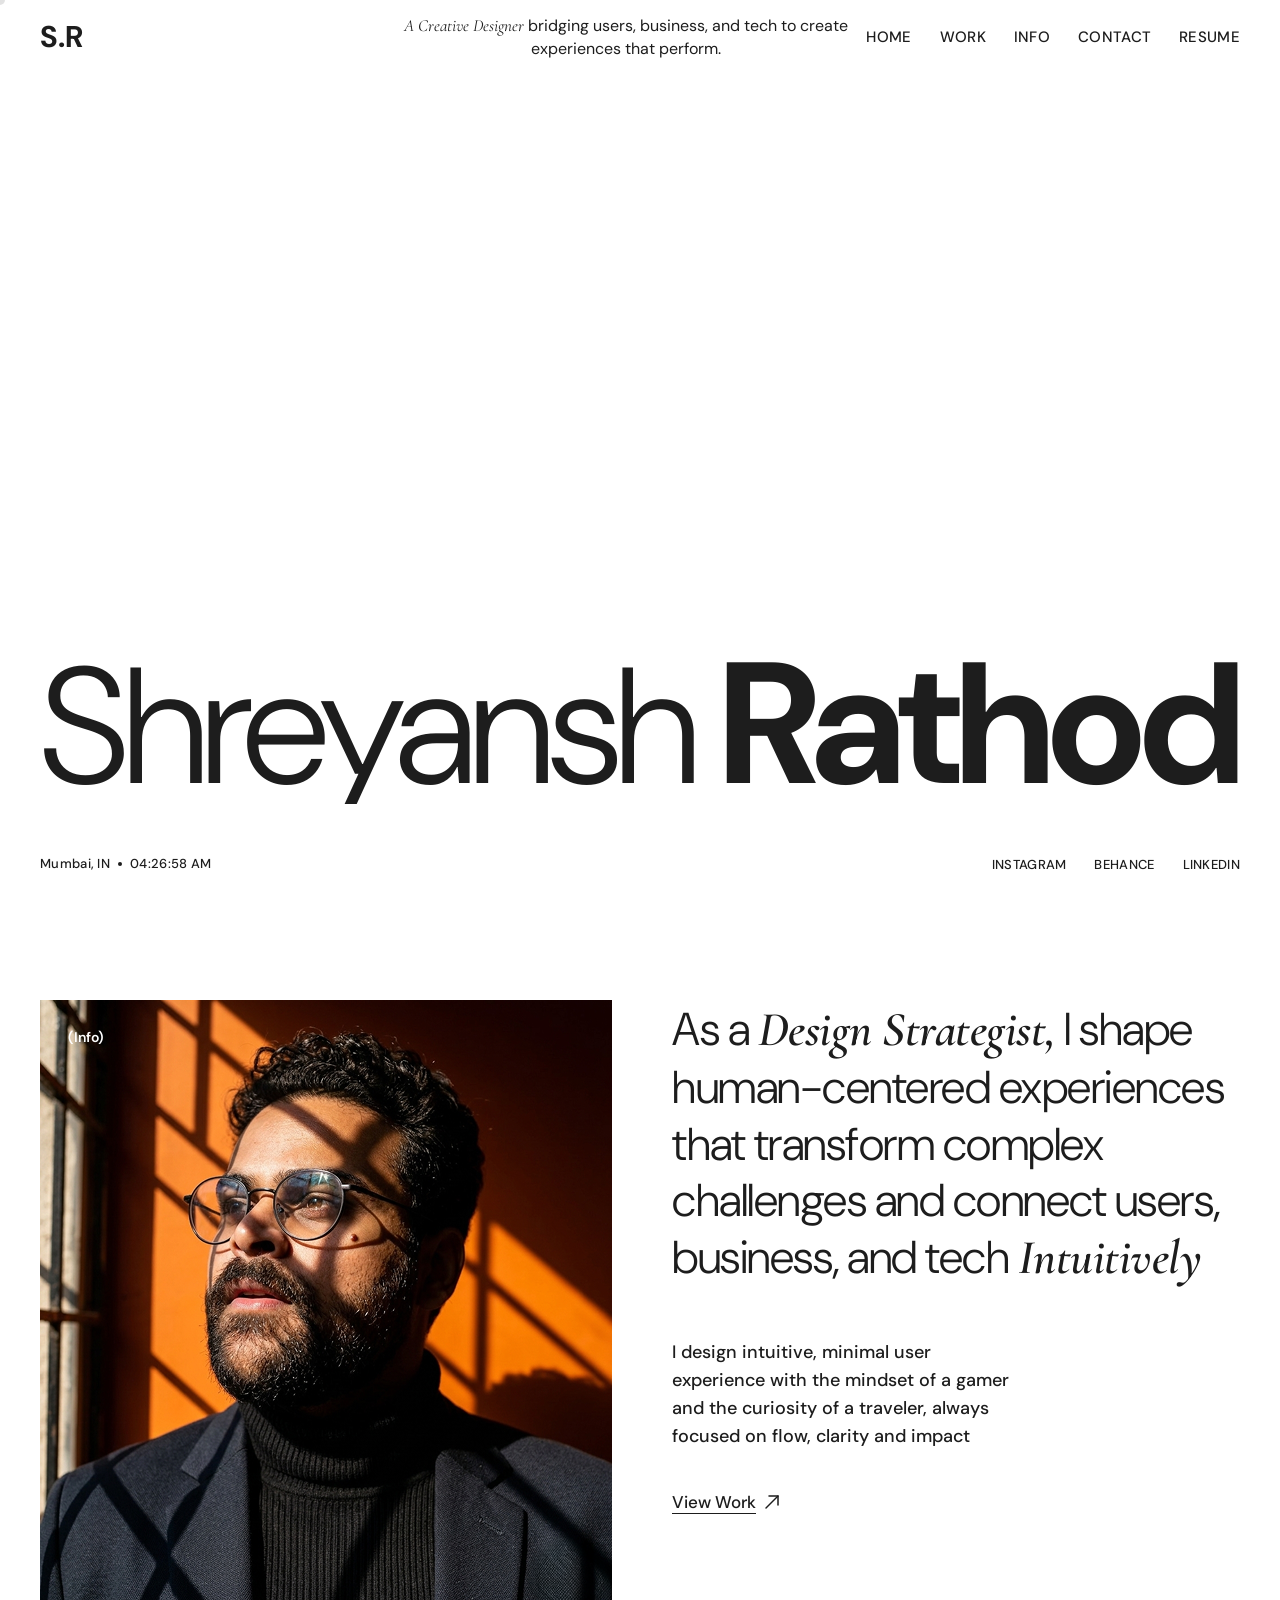
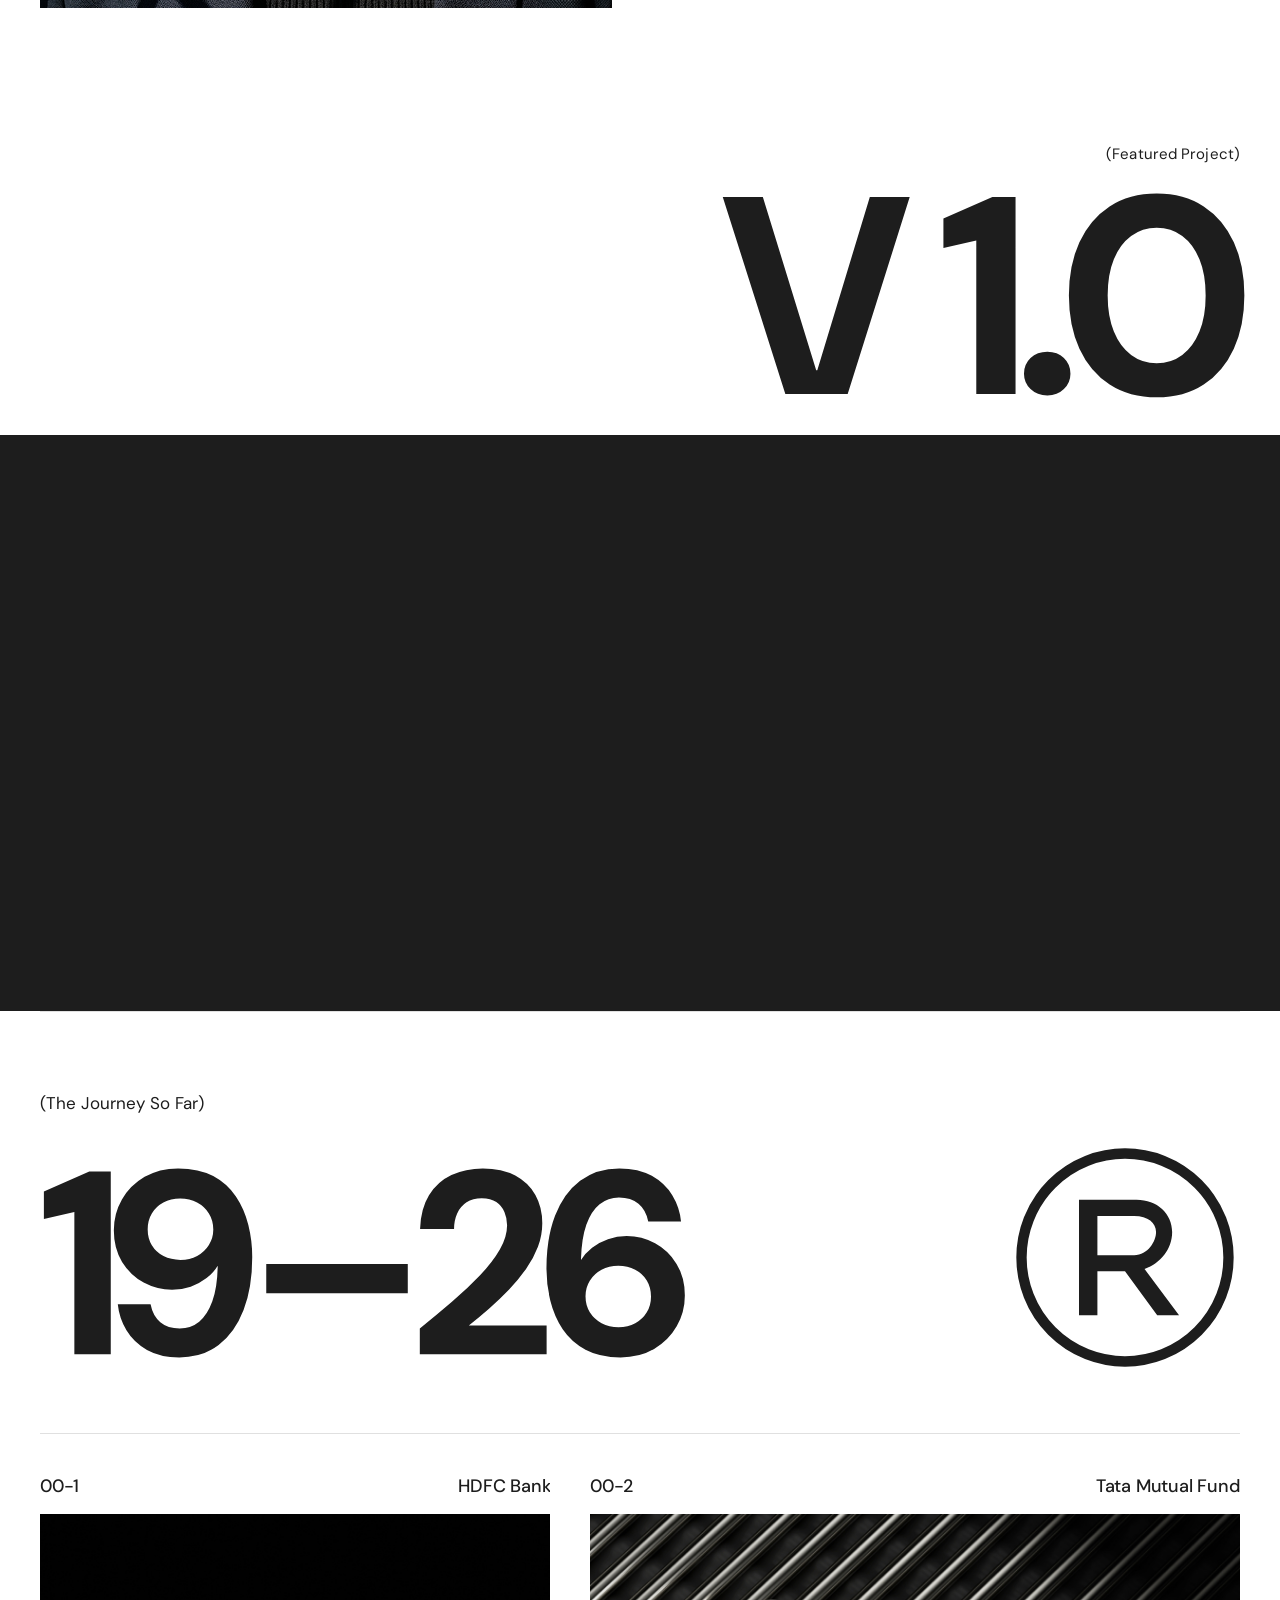
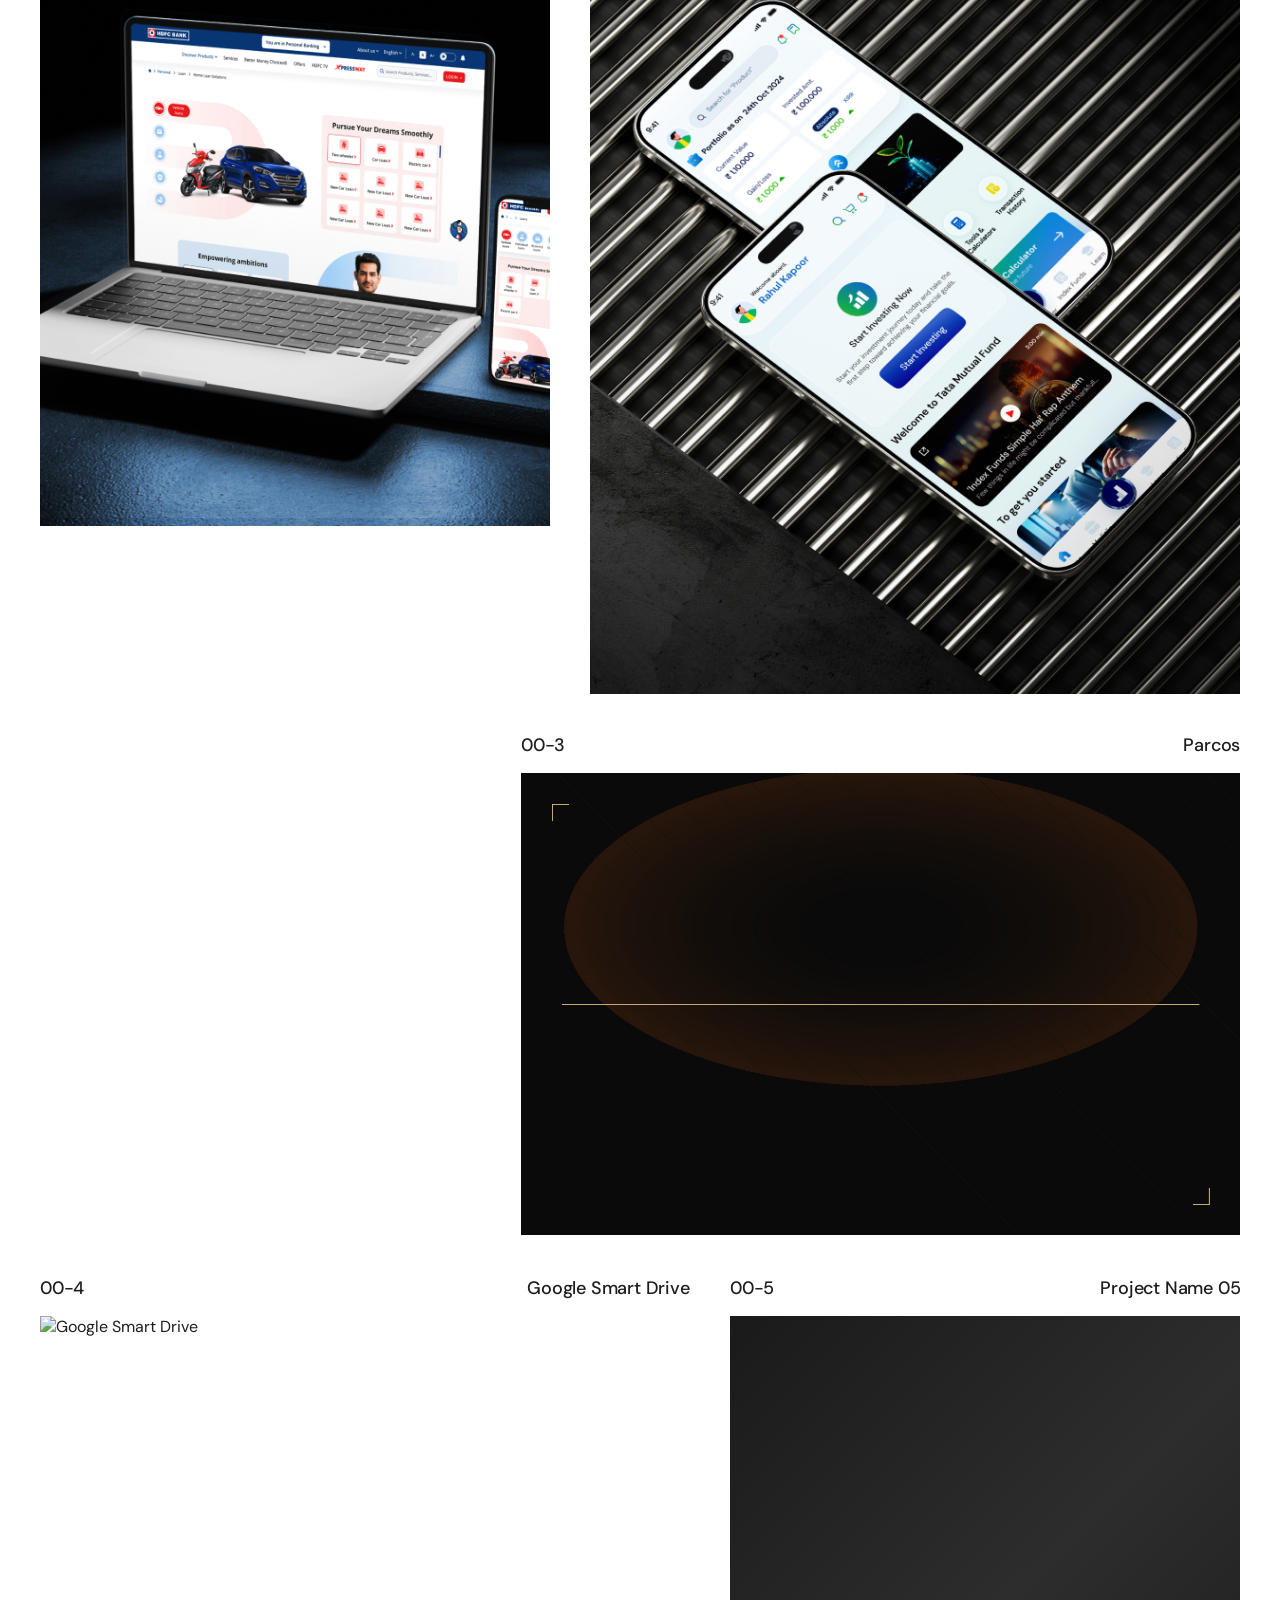
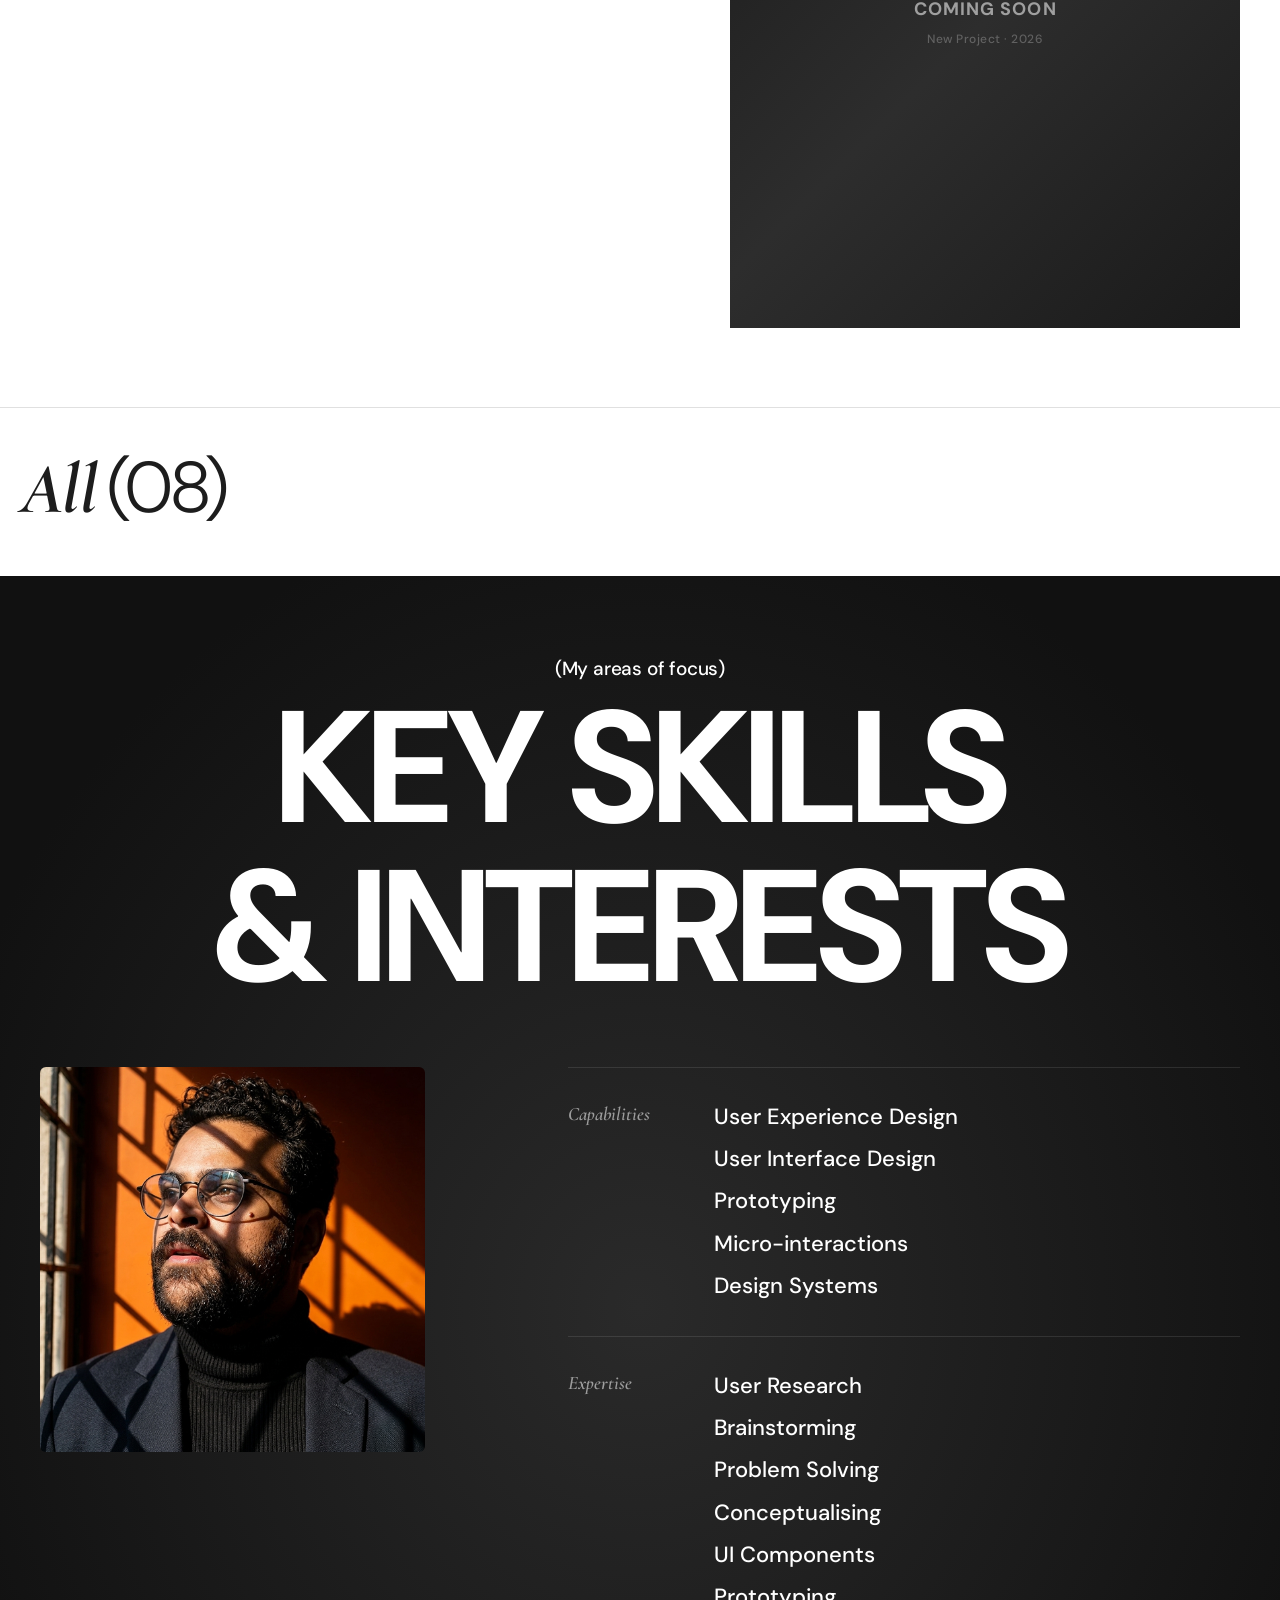
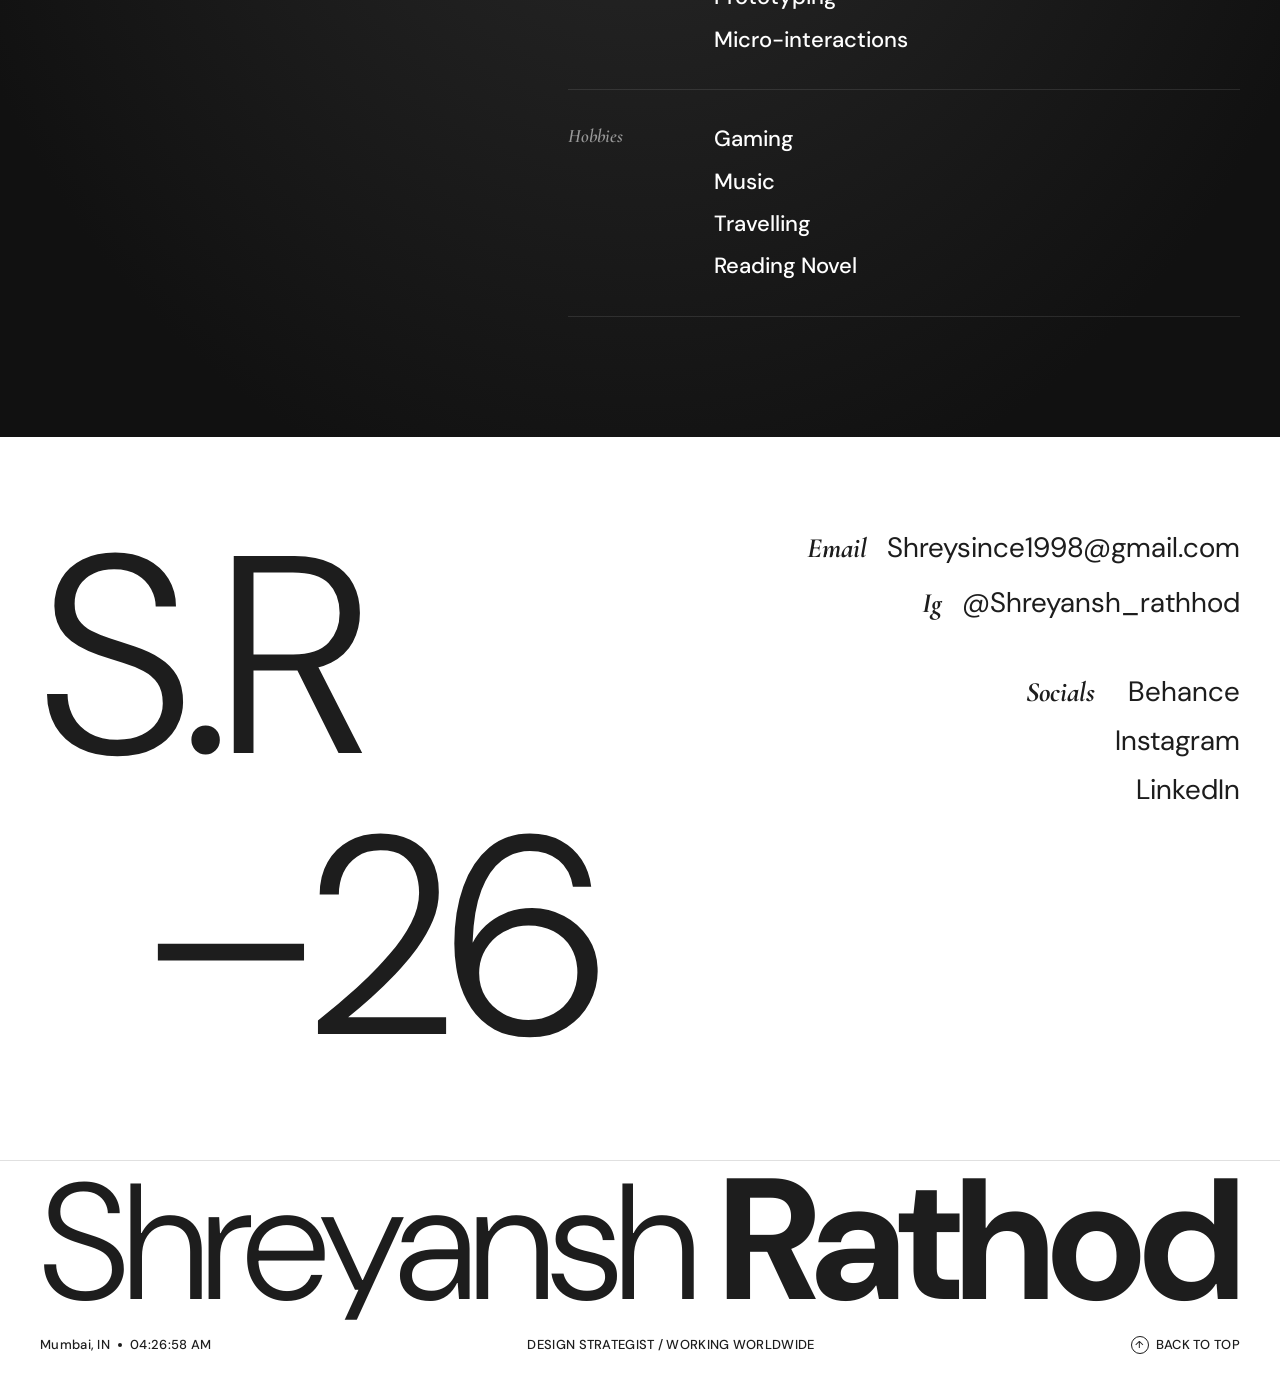
==== index.html @ 77094d60 "Responsive mobile overhaul — fluid layout + hamburger menu - Separate CSS files per page (index.css," ====
<!DOCTYPE html>
<html lang="en">
<head>
  <meta charset="UTF-8" />
  <meta name="viewport" content="width=device-width, initial-scale=1.0" />
  <title>Shreyansh Rathod — Design Strategist</title>

  <!-- Google Fonts -->
  <link rel="preconnect" href="https://fonts.googleapis.com" />
  <link rel="preconnect" href="https://fonts.gstatic.com" crossorigin />
  <link href="https://fonts.googleapis.com/css2?family=DM+Sans:ital,opsz,wght@0,9..40,300;0,9..40,400;0,9..40,500;0,9..40,600;0,9..40,700;1,9..40,300;1,9..40,400&family=Cormorant+Garamond:ital,wght@1,400;1,600;1,700&display=swap" rel="stylesheet" />
  <link rel="stylesheet" href="index.css">
</head>

<body>

<!-- ==================== LOADER ==================== -->
<div id="page-loader">
  <div class="loader-inner" id="loaderInner">
    <span class="loader-char">S</span>
    <span class="loader-char">.</span>
    <span class="loader-char">R</span>
  </div>
</div>

<!-- ==================== CURSOR ==================== -->
<div id="cursor"></div>

<!-- ==================== NAV ==================== -->
<nav class="nav" id="nav">
  <div class="nav-inner">
    <a href="#hero" class="nav-logo">S.R</a>
    <p class="nav-tagline"><em>A Creative Designer</em> bridging users, business, and tech to create experiences that perform.</p>
    <ul class="nav-links">
      <li><a href="#hero">HOME</a></li>
      <li><a href="#work">WORK</a></li>
      <li><a href="#about">INFO</a></li>
      <li><a href="#contact">CONTACT</a></li>
      <li><a href="Shreyansh-Rathod-Resume.pdf" target="_blank" rel="noopener">RESUME</a></li>
    </ul>
    <button class="nav-burger" id="navBurger" aria-label="Open menu">
      <span></span><span></span>
    </button>
  </div>
</nav>

<!-- ==================== MOBILE MENU ==================== -->
<div class="mobile-menu" id="mobileMenu">
  <button class="mobile-menu-close" id="mobileMenuClose" aria-label="Close menu">✕</button>
  <ul class="mobile-nav-links">
    <li><a href="#hero"    class="mobile-nav-link">Home</a></li>
    <li><a href="#work"    class="mobile-nav-link">Work</a></li>
    <li><a href="#about"   class="mobile-nav-link">Info</a></li>
    <li><a href="#contact" class="mobile-nav-link">Contact</a></li>
    <li><a href="Shreyansh-Rathod-Resume.pdf" target="_blank" rel="noopener" class="mobile-nav-link">Resume</a></li>
  </ul>
  <div class="mobile-menu-footer">
    <span>Mumbai, IN</span>
    <span>S.R © 2026</span>
  </div>
</div>

<!-- ==================== HERO ==================== -->
<section id="hero">
  <div class="hero-name">
    <span class="hero-first" id="heroFirst">Shreyansh</span>
    <span class="hero-last" id="heroLast">Rathod</span>
  </div>
  <div class="hero-bottom" id="heroBottom">
    <div class="hero-meta">
      <span>Mumbai, IN</span>
      <span class="hero-dot"></span>
      <span id="clock">07:44 AM</span>
    </div>
    <ul class="hero-socials">
      <li><a href="https://www.instagram.com/shreyansh_rathod?igsh=MXQ2bWhzd3ZpNmV2cA%3D%3D&utm_source=qr" target="_blank" rel="noopener">INSTAGRAM</a></li>
      <li><a href="https://www.behance.net/shreyR" target="_blank" rel="noopener">BEHANCE</a></li>
      <li><a href="https://www.linkedin.com/in/shreyansh-rathod-96aa7a149/" target="_blank" rel="noopener">LINKEDIN</a></li>
    </ul>
  </div>
</section>

<!-- ==================== ABOUT ==================== -->
<section id="about">
  <div class="about-img-wrap reveal">
    <img src="Images/shrey-portfolio-1.png"
         alt="Shreyansh Rathod" />
    <span class="about-tag">(Info)</span>
  </div>
  <div class="about-text">
    <div class="about-quote reveal d1">
      As a <em>Design Strategist,</em> I shape human-centered experiences that transform complex challenges and connect users, business, and tech <em>Intuitively</em>
    </div>
    <p class="about-bio reveal d2">
      I design intuitive, minimal user experience with the mindset of a gamer and the curiosity of a traveler, always focused on flow, clarity and impact
    </p>
    <a href="#work" class="text-link reveal d3">View Work <span class="arr"><svg width="18" height="18" viewBox="0 0 18 18" fill="none" xmlns="http://www.w3.org/2000/svg"><line x1="3" y1="15" x2="15" y2="3" stroke="#1d1d1d" stroke-width="1.5" stroke-linecap="round"/><polyline points="6,3 15,3 15,12" fill="none" stroke="#1d1d1d" stroke-width="1.5" stroke-linecap="round" stroke-linejoin="round"/></svg></span></a>
  </div>
</section>

<!-- ==================== FEATURED PROJECT ==================== -->
<section id="featured">

  <!-- ── WHITE TOP: label + V 1.0 ── -->
  <div class="feat-top">
    <div class="feat-label-row">
      <p class="featured-label reveal">(Featured Project)</p>
    </div>
    <div class="featured-version reveal d1">V 1.0</div>
  </div>

  <!-- ── DARK BOTTOM: mockup + project info ── -->
  <div class="feat-bottom">

    <!-- Centred project mockup — replace <source> with your actual video -->
    <div class="feat-mockup reveal">
      <video autoplay muted loop playsinline>
        <source src="video/featured-video.mp4" type="video/mp4">
      </video>
    </div>

    <!-- Bottom info row -->
    <div class="feat-footer">

      <!-- Left: name + description -->
      <div class="feat-footer-left reveal">
        <div class="project-name-row">
          <img src="Images/registered-icon.svg" alt="©" class="project-name-icon" />
          PROJECT NAME
        </div>
        <p class="project-desc">
          Website design for a musician,<br>songwriter, and sound producer.
        </p>
      </div>

      <!-- Centre: tags stacked -->
      <div class="feat-footer-center reveal d1">
        <div class="tags">
          <span class="tag">User Experience</span>
          <span class="tag">Research</span>
        </div>
        <div class="tags">
          <span class="tag">User Interface</span>
        </div>
      </div>

      <!-- Right: visit link -->
      <a href="#" class="visit-link reveal d2">
        Visit Site
        <svg width="18" height="18" viewBox="0 0 18 18" fill="none" xmlns="http://www.w3.org/2000/svg">
          <line x1="3" y1="15" x2="15" y2="3" stroke="#ffffff" stroke-width="1.5" stroke-linecap="round"/>
          <polyline points="6,3 15,3 15,12" fill="none" stroke="#ffffff" stroke-width="1.5" stroke-linecap="round" stroke-linejoin="round"/>
        </svg>
      </a>

    </div>
  </div>

</section>

<div class="divider"></div>

<!-- ==================== JOURNEY ==================== -->
<section id="journey">
  <p class="journey-label reveal">(The Journey So Far)</p>
  <div class="journey-bottom">
    <div class="journey-years para reveal d1" data-speed="0.08">19–26</div>
    <div class="journey-reg reveal d2">
      <img src="Images/registered-icon.svg" alt="®" class="reg-svg" />
    </div>
  </div>
</section>

<div class="divider"></div>

<!-- ==================== WORK ==================== -->
<section id="work">

  <!-- Row 1: HDFC Bank (left) + Tata Mutual Fund (right) -->
  <div class="work-row work-row-1">
    <a href="hdfc-case-study.html" class="proj-card reveal" style="display:block;">
      <div class="proj-header">
        <span class="proj-num">00-1</span>
        <span class="proj-name">HDFC Bank</span>
      </div>
      <div class="proj-img-wrap">
        <img src="Images/project-images/hdfc-bank.jpg"
             alt="HDFC Bank" />
      </div>
    </a>
    <a href="tata-mf-case-study.html" class="proj-card reveal d2" style="display:block;text-decoration:none;color:inherit;">
      <div class="proj-header">
        <span class="proj-num">00-2</span>
        <span class="proj-name">Tata Mutual Fund</span>
      </div>
      <div class="proj-img-wrap">
        <img src="Images/project-images/tata-mf.jpg"
             alt="Tata Mutual Fund" />
      </div>
    </a>
  </div>

  <!-- Row 2: Parcos single card (right column) -->
  <div class="work-row work-row-2">
    <a href="parcos-case-study.html" class="proj-card reveal" style="display:block;text-decoration:none;color:inherit;">
      <div class="proj-header">
        <span class="proj-num">00-3</span>
        <span class="proj-name">Parcos</span>
      </div>
      <div class="proj-img-wrap">
        <img src="Images/project-images/parcos.jpg"
             alt="Parcos — The Beauty of Luxury" />
      </div>
    </a>
  </div>

  <!-- Row 3: Google Smart Drive (left) + Project 05 (right) -->
  <div class="work-row work-row-3">
    <a href="google-smart-drive-case-study.html" class="proj-card reveal" style="display:block;text-decoration:none;color:inherit;">
      <div class="proj-header">
        <span class="proj-num">00-4</span>
        <span class="proj-name">Google Smart Drive</span>
      </div>
      <div class="proj-img-wrap">
        <img src="Images/google-smart-drive/smart-drive-image.png" alt="Google Smart Drive" style="width:100%;height:100%;object-fit:cover;display:block;border-radius:inherit;" />
      </div>
    </a>
    <div class="proj-card reveal d2">
      <div class="proj-header">
        <span class="proj-num">00-5</span>
        <span class="proj-name">Project Name 05</span>
      </div>
      <div class="proj-img-wrap">
        <div class="proj-img-placeholder p05-placeholder">
          <div class="p05-label">Coming Soon</div>
          <div class="p05-sub">New Project · 2026</div>
        </div>
      </div>
    </div>
  </div>

</section>

<!-- ==================== WORK FILTER ==================== -->
<div class="work-filter reveal">
  <div class="filter-label">
    <span class="filter-all">All</span>
    <span class="filter-count">(08)</span>
  </div>
</div>

<!-- ==================== KEY SKILLS ==================== -->
<section id="skills">
  <div class="skills-inner">
  <p class="skills-focus reveal">(My areas of focus)</p>
  <h2 class="skills-big reveal d1">KEY SKILLS</h2>
  <h2 class="skills-big-2 reveal d2">& INTERESTS</h2>

  <div class="skills-body">
    <!-- Swappable image panel — column stretches with content; sticky keeps it in view -->
    <div class="skills-img-col">
      <div class="skills-img-wrap reveal">
        <img src="Images/shrey-portfolio-1.png"    class="active" data-skill-img="default" alt="Skills" />
        <img src="Images/project-images/hdfc-bank.jpg" data-skill-img="ux"      alt="UX" />
        <img src="Images/project-images/hdfc-bank.jpg" data-skill-img="ui"      alt="UI" />
        <img src="Images/project-images/tata-mf.jpg" data-skill-img="proto"   alt="Prototype" />
        <img src="Images/project-images/tata-mf.jpg" data-skill-img="research" alt="Research" />
        <img src="Images/project-images/parcos.jpg" data-skill-img="hobby"  alt="Hobbies" />
      </div>
    </div>

    <!-- Category rows -->
    <div class="skills-right reveal d1">

      <div class="skill-group">
        <h3 class="skill-cat-label">Capabilities</h3>
        <ul class="skill-list">
          <li data-img="ux">User Experience Design</li>
          <li data-img="ui">User Interface Design</li>
          <li data-img="proto">Prototyping</li>
          <li data-img="proto">Micro-interactions</li>
          <li data-img="ui">Design Systems</li>
        </ul>
      </div>

      <div class="skill-group">
        <h3 class="skill-cat-label">Expertise</h3>
        <ul class="skill-list">
          <li data-img="research">User Research</li>
          <li data-img="research">Brainstorming</li>
          <li data-img="ux">Problem Solving</li>
          <li data-img="ux">Conceptualising</li>
          <li data-img="ui">UI Components</li>
          <li data-img="proto">Prototyping</li>
          <li data-img="proto">Micro-interactions</li>
        </ul>
      </div>

      <div class="skill-group">
        <h3 class="skill-cat-label">Hobbies</h3>
        <ul class="skill-list">
          <li data-img="hobby">Gaming</li>
          <li data-img="hobby">Music</li>
          <li data-img="hobby">Travelling</li>
          <li data-img="hobby">Reading Novel</li>
        </ul>
      </div>

    </div>
  </div>
  </div><!-- /.skills-inner -->
</section>

<!-- ==================== CONTACT / FOOTER ==================== -->
<section id="contact">
  <div class="contact-grid">

    <!-- Left: S.R –26 -->
    <div class="reveal">
      <div class="footer-sr">S.R</div>
      <div class="footer-26">–26</div>
    </div>

    <!-- Right: contact info -->
    <div class="contact-right reveal d1">
      <div class="contact-info-block">
        <div class="contact-row">
          <span class="contact-key">Email</span>
          <span class="contact-val">Shreysince1998@gmail.com</span>
        </div>
        <div class="contact-row">
          <span class="contact-key">Ig</span>
          <a href="https://www.instagram.com/shreyansh_rathod?igsh=MXQ2bWhzd3ZpNmV2cA%3D%3D&utm_source=qr" target="_blank" rel="noopener" class="contact-val">@Shreyansh_rathhod</a>
        </div>
      </div>
      <div class="socials-block">
        <div class="socials-row">
          <span class="socials-title">Socials</span>
          <ul class="social-list">
            <li><a href="https://www.behance.net/shreyR" target="_blank" rel="noopener">Behance</a></li>
            <li><a href="https://www.instagram.com/shreyansh_rathod?igsh=MXQ2bWhzd3ZpNmV2cA%3D%3D&utm_source=qr" target="_blank" rel="noopener">Instagram</a></li>
            <li><a href="https://www.linkedin.com/in/shreyansh-rathod-96aa7a149/" target="_blank" rel="noopener">LinkedIn</a></li>
          </ul>
        </div>
      </div>
    </div>

  </div>

  <!-- Footer bottom -->
  <div class="footer-bottom">
    <div class="footer-name-row">
      <span class="foot-first" id="footFirst">Shreyansh</span>
      <span class="foot-last" id="footLast">Rathod</span>
    </div>
    <div class="footer-meta">
      <div class="foot-loc">
        <span>Mumbai, IN</span>
        <span class="foot-dot"></span>
        <span id="clock2">07:44 AM</span>
      </div>
      <span class="foot-tagline">Design Strategist / Working Worldwide</span>
      <a href="#hero" class="btt">
        <span class="btt-icon">↑</span>
        Back to TOP
      </a>
    </div>
  </div>
</section>

<!-- ==================== SCRIPTS ==================== -->
<script>
/* =============================================
   CURSOR
============================================= */
const cursor = document.getElementById('cursor');
let mx = 0, my = 0, cx = 0, cy = 0;

document.addEventListener('mousemove', e => { mx = e.clientX; my = e.clientY; });

(function tick() {
  cx += (mx - cx) * 0.14;
  cy += (my - cy) * 0.14;
  cursor.style.left = cx + 'px';
  cursor.style.top  = cy + 'px';
  requestAnimationFrame(tick);
})();

const growTargets = document.querySelectorAll('a, button, .proj-card, .tag');
growTargets.forEach(el => {
  el.addEventListener('mouseenter', () => cursor.classList.add('grow'));
  el.addEventListener('mouseleave', () => cursor.classList.remove('grow'));
});


/* =============================================
   LOADER → HERO REVEAL
============================================= */
const chars = document.querySelectorAll('.loader-char');
let ci = 0;
function showChar() {
  if (ci < chars.length) {
    chars[ci].classList.add('up');
    ci++;
    setTimeout(showChar, 120);
  }
}
setTimeout(showChar, 200);

window.addEventListener('load', () => {
  setTimeout(() => {
    document.getElementById('page-loader').classList.add('loaded');
    // Reveal hero name
    setTimeout(() => {
      document.getElementById('heroFirst').classList.add('show');
      document.getElementById('heroLast').classList.add('show');
      document.getElementById('heroBottom').classList.add('show');
    }, 100);
  }, 1400);
});

/* =============================================
   REAL-TIME CLOCK (Mumbai IST)
============================================= */
function tick() {
  const t = new Intl.DateTimeFormat('en-US', {
    timeZone: 'Asia/Kolkata',
    hour: '2-digit', minute: '2-digit', second: '2-digit',
    hour12: true
  }).format(new Date());
  document.getElementById('clock').textContent  = t;
  document.getElementById('clock2').textContent = t;
}
tick();
setInterval(tick, 1000);

/* =============================================
   INTERSECTION OBSERVER — REVEAL
============================================= */
const revealObs = new IntersectionObserver((entries) => {
  entries.forEach(e => {
    if (e.isIntersecting) {
      e.target.classList.add('visible');
      revealObs.unobserve(e.target);
    }
  });
}, { threshold: 0.08, rootMargin: '0px 0px -40px 0px' });

document.querySelectorAll('.reveal, .reveal-line').forEach(el => revealObs.observe(el));

/* =============================================
   FOOTER NAME REVEAL
============================================= */
const footObs = new IntersectionObserver((entries) => {
  entries.forEach(e => {
    if (e.isIntersecting) {
      document.getElementById('footFirst').classList.add('show');
      document.getElementById('footLast').classList.add('show');
      footObs.disconnect();
    }
  });
}, { threshold: 0.2 });
footObs.observe(document.querySelector('.footer-name-row'));

/* =============================================
   PARALLAX
============================================= */
const paraEls = document.querySelectorAll('.para');

function onScroll() {
  const vy = window.scrollY;
  const nav = document.getElementById('nav');

  // Show logo + links only after scrolling past the hero
  const heroH = document.getElementById('hero').offsetHeight;
  nav.classList.toggle('scrolled', vy > heroH * 0.15);

  // Nav invert on dark sections
  const darkSections = ['featured','skills'];
  let inDark = false;
  darkSections.forEach(id => {
    const s = document.getElementById(id);
    if (s) {
      const r = s.getBoundingClientRect();
      if (r.top < 80 && r.bottom > 0) inDark = true;
    }
  });
  nav.classList.toggle('invert', inDark);
  cursor.classList.toggle('on-dark', inDark);

  // Parallax
  paraEls.forEach(el => {
    const rect = el.getBoundingClientRect();
    const vH = window.innerHeight;
    if (rect.bottom < 0 || rect.top > vH) return;
    const speed = parseFloat(el.dataset.speed) || 0.2;
    const pct = (vH - rect.top) / (vH + rect.height);
    const offset = (pct - 0.5) * rect.height * speed * 2;
    el.style.transform = `translateY(${offset}px)`;
  });
}

window.addEventListener('scroll', onScroll, { passive: true });
onScroll();

/* =============================================
   SMOOTH SCROLL LINKS
============================================= */
document.querySelectorAll('a[href^="#"]').forEach(a => {
  a.addEventListener('click', e => {
    const t = document.querySelector(a.getAttribute('href'));
    if (t) {
      e.preventDefault();
      t.scrollIntoView({ behavior: 'smooth', block: 'start' });
    }
  });
});

/* =============================================
   DYNAMIC PROJECT CARDS — tilt + CTA overlay
============================================= */
(function () {
  /* 1. Inject "View project →" CTA into every image wrapper */
  document.querySelectorAll('.proj-card').forEach(card => {
    const wrap = card.querySelector('.proj-img-wrap');
    if (!wrap) return;
    const cta = document.createElement('div');
    cta.className = 'proj-cta';
    cta.innerHTML = '<span>View project</span><span class="proj-cta-arrow">&#8594;</span>';
    wrap.appendChild(cta);
  });

  /* 2. 3-D tilt on mouse move */
  const cards = document.querySelectorAll('.proj-card');
  cards.forEach(card => {
    let raf = null;

    card.addEventListener('mousemove', e => {
      if (raf) cancelAnimationFrame(raf);
      raf = requestAnimationFrame(() => {
        const r = card.getBoundingClientRect();
        const x = (e.clientX - r.left) / r.width  - 0.5;  // -0.5 → +0.5
        const y = (e.clientY - r.top)  / r.height - 0.5;
        card.style.transition = 'transform 0.08s ease, opacity 0.45s ease';
        card.style.transform  =
          `perspective(900px) rotateY(${x * 7}deg) rotateX(${-y * 5}deg) scale3d(1.015,1.015,1.015)`;
      });
    });

    card.addEventListener('mouseleave', () => {
      if (raf) cancelAnimationFrame(raf);
      card.style.transition = 'transform 0.72s cubic-bezier(0.16,1,0.3,1), opacity 0.45s ease';
      card.style.transform  = '';
    });
  });
})();

/* =============================================
   SKILLS — image swap on hover + vertical group tracking
============================================= */
(function() {
  const imgCol     = document.querySelector('.skills-img-col');
  const wrap       = document.querySelector('.skills-img-wrap');
  const skillsRight= document.querySelector('.skills-right');
  const groups     = document.querySelectorAll('.skill-group');
  if (!wrap || !imgCol) return;

  const imgs  = wrap.querySelectorAll('img');
  const items = document.querySelectorAll('.skill-list li[data-img]');
  let currentImg = 'default';

  /* ── image swap ── */
  function showImg(key) {
    if (key === currentImg) return;
    currentImg = key;
    imgs.forEach(img => img.classList.toggle('active', img.dataset.skillImg === key));
  }
  items.forEach(li => {
    li.addEventListener('mouseenter', () => showImg(li.dataset.img));
    li.addEventListener('mouseleave', () => showImg('default'));
  });

  /* ── vertical tracking ── */
  let targetY  = 0;
  let currentY = 0;
  let animId   = null;

  function lerp(a, b, t) { return a + (b - a) * t; }

  function tick() {
    currentY = lerp(currentY, targetY, 0.085);
    wrap.style.top = currentY + 'px';
    if (Math.abs(currentY - targetY) > 0.15) {
      animId = requestAnimationFrame(tick);
    } else {
      wrap.style.top = targetY + 'px';
      currentY = targetY;
      animId = null;
    }
  }

  function moveTo(group) {
    const colRect   = imgCol.getBoundingClientRect();
    const grpRect   = group.getBoundingClientRect();
    const imgH      = wrap.offsetHeight;
    const raw       = (grpRect.top - colRect.top) + grpRect.height / 2 - imgH / 2;
    const colH      = imgCol.getBoundingClientRect().height;
    targetY = Math.min(Math.max(raw, 0), colH - imgH);
    if (!animId) animId = requestAnimationFrame(tick);
  }

  groups.forEach(group => {
    group.addEventListener('mouseenter', () => {
      moveTo(group);
      wrap.classList.add('group-active');
    });
    group.addEventListener('mouseleave', () => {
      wrap.classList.remove('group-active');
    });
  });

  /* snap back when cursor leaves the whole skills-right panel */
  skillsRight.addEventListener('mouseleave', () => {
    targetY = 0;
    wrap.classList.remove('group-active');
    if (!animId) animId = requestAnimationFrame(tick);
  });
})();

/* =============================================
   SKILLS — cursor-driven image parallax / tilt
============================================= */
(function() {
  const skillsSection = document.querySelector('#skills');
  const imgWrap = document.querySelector('.skills-img-wrap');
  if (!skillsSection || !imgWrap) return;

  /* Smooth lag values */
  let tx = 0, ty = 0, cx = 0, cy = 0;
  let raf = null;
  let inside = false;

  function lerp(a, b, t) { return a + (b - a) * t; }

  function tick() {
    cx = lerp(cx, tx, 0.08);
    cy = lerp(cy, ty, 0.08);

    const rx =  cy * 8;   /* tilt on X axis */
    const ry =  cx * 8;   /* tilt on Y axis */
    const tx2 = cx * 14;  /* subtle translate */
    const ty2 = cy * 14;

    imgWrap.style.transform =
      `perspective(900px) rotateX(${rx}deg) rotateY(${ry}deg) translate(${tx2}px, ${ty2}px) scale(1.03)`;

    raf = requestAnimationFrame(tick);
  }

  document.addEventListener('mousemove', (e) => {
    const rect = skillsSection.getBoundingClientRect();
    inside = e.clientY >= rect.top && e.clientY <= rect.bottom;
    if (!inside) return;

    /* Normalized –1 → 1 relative to section center */
    tx = (e.clientX - rect.left - rect.width  / 2) / (rect.width  / 2);
    ty = (e.clientY - rect.top  - rect.height / 2) / (rect.height / 2);
  });

  /* Start/stop RAF when cursor enters/leaves section */
  skillsSection.addEventListener('mouseenter', () => {
    if (!raf) tick();
  });
  skillsSection.addEventListener('mouseleave', () => {
    inside = false; tx = 0; ty = 0;
    /* Let the lerp ease back to zero, then stop */
    const stop = () => {
      if (Math.abs(cx) < 0.001 && Math.abs(cy) < 0.001) {
        imgWrap.style.transform = '';
        cancelAnimationFrame(raf); raf = null;
      } else { raf = requestAnimationFrame(stop); }
    };
    cancelAnimationFrame(raf); raf = requestAnimationFrame(stop);
  });
})();

/* =============================================
   DYNAMIC FULL-WIDTH TEXT FITTING
   Finds the exact font-size so both words
   perfectly fill the container edge-to-edge
   at any screen resolution.
============================================= */
function fitNameRow(rowSel, firstId, lastId) {
  const row   = document.querySelector(rowSel);
  const first = document.getElementById(firstId);
  const last  = document.getElementById(lastId);
  if (!row || !first || !last) return;

  const cs   = window.getComputedStyle(row);
  const padH = (parseFloat(cs.paddingLeft) || 0) + (parseFloat(cs.paddingRight) || 0);
  const W    = row.offsetWidth - padH - 24; /* 24px glyph-edge buffer */

  /* Freeze transitions during measurement */
  const t1 = first.style.transition;
  const t2 = last.style.transition;
  first.style.transition = 'none';
  last.style.transition  = 'none';

  /* Helper: binary-search font-size to fill W for a single element */
  function fitSingle(el) {
    let lo = 20, hi = 900;
    for (let i = 0; i < 60; i++) {
      const mid = (lo + hi) / 2;
      el.style.fontSize = mid + 'px';
      if (el.scrollWidth < W) lo = mid; else hi = mid;
    }
    el.style.fontSize = lo + 'px';
  }

  /* On mobile the row is flex-column — each word fills its own full width.
     On desktop it's flex-row — both words share the row (original logic). */
  if (cs.flexDirection === 'column') {
    /* Mobile: size each word independently to fill full row width */
    fitSingle(first);
    fitSingle(last);
  } else {
    /* Desktop: fit both side-by-side with the original ratio */
    const RATIO = 1.045; /* "Rathod" is ~4.5% larger than "Shreyansh" */
    let lo = 40, hi = 900;
    for (let i = 0; i < 60; i++) {
      const mid = (lo + hi) / 2;
      first.style.fontSize = mid + 'px';
      last.style.fontSize  = (mid * RATIO) + 'px';
      const total = first.scrollWidth + last.scrollWidth;
      if (total < W) lo = mid; else hi = mid;
    }
    first.style.fontSize = lo + 'px';
    last.style.fontSize  = (lo * RATIO) + 'px';
  }

  /* Restore transitions */
  requestAnimationFrame(() => {
    first.style.transition = t1;
    last.style.transition  = t2;
  });
}

function fitAllNames() {
  fitNameRow('.hero-name',        'heroFirst', 'heroLast');
  fitNameRow('.footer-name-row',  'footFirst', 'footLast');
}

/* Run once fonts are loaded, then on every resize */
if (document.fonts && document.fonts.ready) {
  document.fonts.ready.then(fitAllNames);
} else {
  window.addEventListener('load', fitAllNames);
}
window.addEventListener('resize', fitAllNames);

/* =============================================
   MOBILE HAMBURGER MENU
============================================= */
const burger     = document.getElementById('navBurger');
const mobileMenu = document.getElementById('mobileMenu');
const menuClose  = document.getElementById('mobileMenuClose');
const mobileLinks = document.querySelectorAll('.mobile-nav-link');

function openMenu() {
  burger.classList.add('open');
  mobileMenu.classList.add('open');
  document.body.classList.add('menu-open');
}
function closeMenu() {
  burger.classList.remove('open');
  mobileMenu.classList.remove('open');
  document.body.classList.remove('menu-open');
}

burger.addEventListener('click', openMenu);
menuClose.addEventListener('click', closeMenu);
mobileLinks.forEach(link => {
  link.addEventListener('click', () => {
    closeMenu();
  });
});
</script>

</body>
</html>
---- index.css ----
/* =============================================
       DESIGN TOKENS
    ============================================= */
    :root {
      --dark:  #1d1d1d;
      --white: #ffffff;
      --grey:  rgba(0,0,0,0.08);
      --border: rgba(0,0,0,0.12);
      --font-sans:  'DM Sans', sans-serif;
      --font-serif: 'Cormorant Garamond', serif;
      --ease-out: cubic-bezier(0.16, 1, 0.3, 1);
      --ease-standard: cubic-bezier(0.25, 0.46, 0.45, 0.94);
    }

    /* =============================================
       RESET & BASE
    ============================================= */
    *, *::before, *::after { margin: 0; padding: 0; box-sizing: border-box; }
    html { scroll-behavior: smooth; font-size: 16px; }
    body {
      font-family: var(--font-sans);
      color: var(--dark);
      background: var(--white);
      overflow-x: hidden;
      cursor: none;
    }
    img { display: block; max-width: 100%; }
    a { color: inherit; text-decoration: none; }
    ul { list-style: none; }

    /* =============================================
       PAGE LOADER
    ============================================= */
    #page-loader {
      position: fixed; inset: 0; background: var(--dark);
      z-index: 9999;
      display: flex; align-items: center; justify-content: center;
      transition: opacity 0.7s var(--ease-out), visibility 0.7s var(--ease-out);
    }
    #page-loader.loaded { opacity: 0; visibility: hidden; }

    .loader-inner {
      overflow: hidden;
      display: flex; gap: 2px;
    }
    .loader-char {
      font-family: var(--font-serif);
      font-style: italic;
      font-size: 96px;
      color: var(--white);
      letter-spacing: -4px;
      transform: translateY(100%);
      transition: transform 0.9s var(--ease-out);
    }
    .loader-char.up { transform: translateY(0); }

    /* =============================================
       CUSTOM CURSOR
    ============================================= */
    #cursor {
      position: fixed;
      width: 10px; height: 10px;
      background: var(--dark);
      border-radius: 50%;
      pointer-events: none;
      z-index: 9998;
      transform: translate(-50%, -50%);
      transition: width 0.35s var(--ease-out), height 0.35s var(--ease-out),
                  background 0.35s ease, opacity 0.3s ease;
      mix-blend-mode: difference;
    }
    #cursor.grow { width: 44px; height: 44px; }
    #cursor.on-dark { background: var(--white); }

    /* =============================================
       NAVIGATION
    ============================================= */
    .nav {
      position: fixed; top: 0; left: 0; right: 0;
      z-index: 1000;
      padding: 0 40px;
      height: 80px;
      display: flex; align-items: flex-end; padding-bottom: 20px;
    }
    .nav-inner {
      width: 100%;
      display: grid;
      grid-template-columns: 1fr auto 1fr;
      align-items: center;
    }

    /* Logo — hidden in hero, slides in on scroll */
    .nav-logo {
      font-family: var(--font-sans);
      font-weight: 700;
      font-size: 30px;
      color: var(--dark);
      opacity: 0;
      transform: translateY(-8px);
      transition: opacity 0.5s var(--ease-out), transform 0.5s var(--ease-out), color 0.4s ease;
      pointer-events: none;
      justify-self: start;
    }

    /* Tagline — centred, fades out on scroll */
    .nav-tagline {
      font-size: 16px; font-weight: 400;
      color: var(--dark);
      text-align: center; max-width: 480px; line-height: 1.4;
      transition: color 0.4s ease, opacity 0.4s ease, transform 0.4s var(--ease-out);
    }
    .nav.scrolled .nav-tagline {
      opacity: 0;
      transform: translateY(-6px);
      pointer-events: none;
    }
    .nav-tagline em {
      font-family: var(--font-serif);
      font-style: italic; font-size: 17px;
    }

    /* Links — hidden in hero, slides in on scroll */
    .nav-links {
      display: flex; gap: 28px;
      opacity: 0;
      transform: translateY(-8px);
      transition: opacity 0.5s var(--ease-out), transform 0.5s var(--ease-out);
      pointer-events: none;
      justify-self: end;
    }
    .nav-links a {
      font-size: 15px; font-weight: 500;
      color: var(--dark);
      letter-spacing: 0.3px;
      transition: color 0.4s ease, opacity 0.3s;
    }
    .nav-links a:hover { opacity: 0.5; }

    /* Scrolled state — logo + links appear */
    .nav.scrolled .nav-logo,
    .nav.scrolled .nav-links {
      opacity: 1;
      transform: translateY(0);
      pointer-events: auto;
    }

    /* Nav on dark BG */
    .nav.invert .nav-logo,
    .nav.invert .nav-tagline,
    .nav.invert .nav-links a { color: var(--white); }
    .nav.invert .nav-burger span { background: var(--white); }

    /* =============================================
       HERO
    ============================================= */
    #hero {
      position: relative;
      height: 100vh; min-height: 900px;
      background: var(--white);
      overflow: hidden;
    }
    .hero-name {
      position: absolute;
      bottom: 96px; left: 40px; right: 40px;
      display: flex; align-items: baseline;
      justify-content: space-between;
      gap: 0;
      /* clip-path clips vertically for the slide-up anim without cutting horizontal glyphs */
      clip-path: inset(0 -60px);
    }
    .hero-first {
      font-family: var(--font-sans);
      font-weight: 300;
      font-size: 13.6vw;        /* JS will override this precisely */
      letter-spacing: -0.03em;
      color: var(--dark);
      line-height: 0.92;
      white-space: nowrap;
      transform: translateY(110%);
      transition: transform 1.1s var(--ease-out) 0.3s;
    }
    .hero-last {
      font-family: var(--font-sans);
      font-style: normal; font-weight: 700;
      font-size: 14.2vw;        /* JS will override this precisely */
      letter-spacing: -0.03em;
      color: var(--dark);
      line-height: 0.92;
      white-space: nowrap;
      transform: translateY(110%);
      transition: transform 1.1s var(--ease-out) 0.5s;
    }
    .hero-first.show, .hero-last.show { transform: translateY(0); }

    .hero-bottom {
      position: absolute;
      bottom: 26px; left: 40px; right: 40px;
      display: flex; justify-content: space-between; align-items: center;
      opacity: 0;
      transition: opacity 0.8s ease 1.1s;
    }
    .hero-bottom.show { opacity: 1; }

    .hero-meta {
      display: flex; align-items: center; gap: 8px;
      font-size: 13px; font-weight: 500; letter-spacing: 0.3px;
    }
    .hero-dot {
      width: 4px; height: 4px;
      background: var(--dark); border-radius: 50%;
    }
    .hero-socials {
      display: flex; gap: 28px;
    }
    .hero-socials a {
      font-size: 13px; font-weight: 500;
      letter-spacing: 0.3px;
      transition: opacity 0.3s;
    }
    .hero-socials a:hover { opacity: 0.45; }

    /* =============================================
       SECTION DIVIDER
    ============================================= */
    .divider {
      height: 1px; background: var(--border);
      margin: 0 40px;
    }

    /* =============================================
       ABOUT
    ============================================= */
    #about {
      display: grid;
      grid-template-columns: 572px 1fr;
      gap: 0;
      padding: 100px 40px 100px;
      align-items: start;
    }
    .about-img-wrap {
      position: relative;
      overflow: hidden;
    }
    .about-img-wrap img {
      width: 100%; height: 608px;
      object-fit: cover;
      transition: transform 0.7s var(--ease-standard);
    }
    .about-img-wrap:hover img { transform: scale(1.03); }
    .about-tag {
      position: absolute; top: 28px; left: 28px;
      font-size: 14px; font-weight: 600; color: var(--white);
      letter-spacing: -0.1px;
    }

    .about-text { padding-left: 60px; }

    .about-quote {
      font-family: var(--font-sans);
      font-weight: 300;
      font-size: clamp(28px, 3.6vw, 56px);
      line-height: 1.22;
      letter-spacing: -0.5px;
      color: var(--dark);
      margin-bottom: 52px;
    }
    .about-quote em {
      font-family: var(--font-serif);
      font-style: italic; font-weight: 600;
      font-size: clamp(30px, 3.8vw, 59px);
    }
    .about-bio {
      font-size: 18px; font-weight: 500;
      line-height: 1.55; color: var(--dark);
      max-width: 340px; margin-bottom: 40px;
    }
    .text-link {
      display: inline-flex; align-items: center; gap: 6px;
      font-size: 17px; font-weight: 500;
      text-decoration: underline; text-underline-offset: 5px;
      transition: gap 0.35s var(--ease-out);
    }
    .text-link:hover { gap: 12px; }
    .text-link .arr {
      display: inline-flex;
      align-items: center;
      justify-content: center;
      width: 20px; height: 20px;
      transition: transform 0.35s var(--ease-out);
    }
    .text-link:hover .arr {
      transform: translate(3px, -3px);
    }

    /* =============================================
       FEATURED PROJECT
    ============================================= */
    #featured {
      position: relative;
      overflow: hidden;
    }

    /* ── TOP HALF: white ── */
    .feat-top {
      background: var(--white);
      padding: 36px 40px 0;
      overflow: hidden;
      position: relative;
    }
    .feat-label-row {
      display: flex;
      justify-content: flex-end;
      margin-bottom: 8px;
    }
    .featured-label {
      font-size: 15px; font-weight: 400;
      color: var(--dark); letter-spacing: 0.1px;
    }
    /* Giant V 1.0 — right-aligned, intentionally clips right edge */
    .featured-version {
      font-family: var(--font-sans);
      font-weight: 700;
      font-size: clamp(120px, 22vw, 340px);
      color: var(--dark);
      letter-spacing: -0.05em;
      line-height: 0.9;
      text-align: right;
      white-space: nowrap;
      padding-bottom: 10px;
    }

    /* ── BOTTOM HALF: dark — strict 16:9 ── */
    .feat-bottom {
      background: var(--dark);
      position: relative;
      aspect-ratio: 20 / 9;
      display: flex;
      flex-direction: column;
      justify-content: flex-end;   /* content sticks to bottom */
      padding: 0 40px 40px;        /* 40px bottom padding */
      overflow: hidden;
    }

    /* Full-width video background */
    .feat-mockup {
      position: absolute;
      inset: 0;
      z-index: 1;
    }
    .feat-mockup video {
      width: 100%;
      height: 100%;
      object-fit: cover;
      display: block;
      opacity: 0.75;
    }

    /* Gradient overlay — hidden by default, fades in on hover */
    .feat-bottom::after {
      content: '';
      position: absolute;
      inset: 0;
      background: linear-gradient(
        to bottom,
        rgba(0,0,0,0)    35%,
        rgba(0,0,0,0.5)  65%,
        rgba(0,0,0,0.92) 100%
      );
      z-index: 2;
      pointer-events: none;
      opacity: 0;
      transition: opacity 0.45s ease;
    }
    .feat-bottom:hover::after { opacity: 1; }

    /* Frosted-glass blur strip — hidden by default, appears on hover */
    .feat-bottom::before {
      content: '';
      position: absolute;
      bottom: 0; left: 0; right: 0;
      height: 220px;
      backdrop-filter: blur(8px);
      -webkit-backdrop-filter: blur(8px);
      z-index: 1;
      pointer-events: none;
      mask-image: linear-gradient(to top, black 60%, transparent 100%);
      -webkit-mask-image: linear-gradient(to top, black 60%, transparent 100%);
      opacity: 0;
      transition: opacity 0.45s ease;
    }
    .feat-bottom:hover::before { opacity: 1; }

    /* Footer row — true 3-col grid: left | centre | right */
    .feat-footer {
      position: relative; z-index: 3;
      display: grid;
      grid-template-columns: 1fr auto 1fr;
      align-items: end;
      gap: 0 32px;
      /* Hidden by default — revealed on hover */
      opacity: 0;
      transform: translateY(14px);
      transition: opacity 0.45s ease, transform 0.45s cubic-bezier(0.16,1,0.3,1);
      pointer-events: none;
    }
    .feat-bottom:hover .feat-footer {
      opacity: 1;
      transform: translateY(0);
      pointer-events: auto;
    }


    /* Left column */
    .feat-footer-left { max-width: 360px; }
    .project-name-row {
      display: flex; align-items: center; gap: 6px;
      font-size: 16px; font-weight: 700; color: var(--white);
      margin-bottom: 10px; letter-spacing: 0.3px;
      text-transform: uppercase;
    }
    .project-name-row img { width: 14px; height: 14px; }
    .project-desc {
      font-size: 13px; font-weight: 400;
      color: rgba(255,255,255,0.75);
      line-height: 1.65; text-transform: uppercase;
      letter-spacing: 0.3px;
    }

    /* Centre column — tags stacked */
    .feat-footer-center {
      display: flex; flex-direction: column; gap: 9px;
      align-items: flex-start;
      justify-self: center;
    }
    .tags { display: flex; gap: 8px; }
    .tag {
      border: 1px solid rgba(255,255,255,0.55);
      padding: 7px 18px; border-radius: 100px;
      font-size: 14px; font-weight: 400; color: var(--white);
      white-space: nowrap;
      transition: background 0.3s;
    }
    .tag:hover { background: rgba(255,255,255,0.1); }

    /* Right column */
    .visit-link {
      display: inline-flex; align-items: center; gap: 8px;
      font-size: 17px; font-weight: 500; color: var(--white);
      text-decoration: underline; text-underline-offset: 5px;
      justify-self: end;
      white-space: nowrap;
      transition: gap 0.35s var(--ease-out);
    }
    .visit-link:hover { gap: 13px; }
    .visit-link svg { flex-shrink: 0; }

    /* =============================================
       JOURNEY
    ============================================= */
    #journey {
      padding: 80px 40px 60px;
      overflow: hidden;
      min-height: 400px;
      display: flex;
      flex-direction: column;
      justify-content: flex-end;
      gap: 28px;
      position: relative;
    }
    .journey-label {
      font-size: 17px; font-weight: 400; color: var(--dark);
      margin-bottom: 0;
    }
    .journey-bottom {
      display: flex;
      align-items: center;
      justify-content: space-between;
    }
    .journey-years {
      font-family: var(--font-sans);
      font-weight: 700;
      font-size: clamp(100px, 20.4vw, 295px);
      color: var(--dark);
      letter-spacing: -0.06em;
      line-height: 0.88;
      will-change: transform;
    }
    .journey-reg {
      display: flex;
      align-items: center;
    }
    .reg-svg {
      /* Match the visual size of the 19-26 text */
      width: clamp(100px, 18vw, 280px);
      height: clamp(100px, 18vw, 280px);
      display: block;
    }

    /* =============================================
       WORK
    ============================================= */
    #work {
      padding: 40px 0 40px;
      max-width: 1440px;
      margin-left: auto;
      margin-right: auto;
    }

    .work-row {
      display: grid;
      align-items: start;
      gap: 40px;
      padding: 0 40px;
      margin-bottom: 40px;
    }
    /* ── Masonry-style asymmetric columns ── */
    /* Row 1: HDFC smaller left, TataMF larger right — natural height contrast */
    .work-row-1 { grid-template-columns: 44fr 56fr; }
    /* Row 2: FGI landscape card occupies the wider right slot */
    .work-row-2 { grid-template-columns: 38fr 62fr; }
    .work-row-2 .proj-card { grid-column: 2; }
    /* Row 3: GSD wider left, P05 narrower right */
    .work-row-3 { grid-template-columns: 56fr 44fr; }

    .proj-card {
      overflow: hidden;
      cursor: pointer;
      /* JS writes transform; CSS handles spring-back */
      transition: transform 0.72s cubic-bezier(0.16, 1, 0.3, 1), opacity 0.45s ease;
      will-change: transform, opacity;
    }
    .proj-header {
      display: flex; justify-content: space-between; align-items: center;
      margin-bottom: 14px;
      padding-bottom: 2px;
      transition: opacity 0.45s ease;
    }
    .proj-num, .proj-name {
      font-size: 18px; font-weight: 500;
      color: var(--dark); letter-spacing: -0.2px;
      transition: letter-spacing 0.4s var(--ease-out);
    }
    .proj-card:hover .proj-name { letter-spacing: 0.2px; }

    /* ── Image wrapper ── */
    .proj-img-wrap {
      overflow: hidden;
      position: relative;
    }
    /* Dark gradient overlay — rises on hover */
    .proj-img-wrap::after {
      content: '';
      position: absolute;
      inset: 0;
      background: linear-gradient(
        to top,
        rgba(0,0,0,0.62) 0%,
        rgba(0,0,0,0.18) 42%,
        transparent 72%
      );
      opacity: 0;
      transition: opacity 0.55s ease;
      pointer-events: none;
      z-index: 1;
    }
    .proj-card:hover .proj-img-wrap::after { opacity: 1; }

    .proj-img-wrap img {
      width: 100%;
      height: auto;          /* Natural proportions — no cropping, no blurring */
      display: block;
      object-fit: initial;   /* Remove cover to prevent upscale distortion */
      transition: transform 1.4s cubic-bezier(0.16, 1, 0.3, 1);
      transform-origin: center center;
    }
    .proj-card:hover .proj-img-wrap img { transform: scale(1.04); }

    /* ── "View project" CTA — injected by JS ── */
    .proj-cta {
      position: absolute;
      bottom: 0; left: 0; right: 0;
      padding: 20px 22px;
      display: flex;
      align-items: center;
      justify-content: space-between;
      color: #fff;
      font-family: var(--font-sans);
      font-size: 13px;
      font-weight: 500;
      letter-spacing: 0.4px;
      text-transform: uppercase;
      transform: translateY(6px);
      opacity: 0;
      transition: opacity 0.42s ease, transform 0.42s cubic-bezier(0.16,1,0.3,1);
      z-index: 2;
      pointer-events: none;
    }
    .proj-card:hover .proj-cta {
      opacity: 1;
      transform: translateY(0);
    }
    .proj-cta-arrow {
      font-size: 20px;
      line-height: 1;
      transition: transform 0.4s var(--ease-out);
      display: inline-block;
    }
    .proj-card:hover .proj-cta-arrow { transform: translateX(5px); }

    /* ── Spotlight: dim siblings when one card is hovered ── */
    #work:has(.proj-card:hover) .proj-card:not(:hover) {
      opacity: 0.45;
    }
    #work:has(.proj-card:hover) .proj-card:not(:hover) .proj-header {
      opacity: 0.45;
    }

    /* Natural aspect ratios — images display at their own proportions, crisp */
    /* No forced aspect-ratio overrides; height:auto above handles this */

    /* =============================================
       WORK FILTER
    ============================================= */
    .work-filter {
      padding: 44px 20px 50px;
      border-top: 1px solid var(--border);
    }
    .filter-label {
      display: flex; align-items: baseline; gap: 10px;
    }
    .filter-all {
      font-family: var(--font-serif);
      font-style: italic; font-weight: 700;
      font-size: clamp(54px, 5.6vw, 80px);
      letter-spacing: -0.01em; line-height: 1;
    }
    .filter-count {
      font-family: var(--font-sans);
      font-weight: 300;
      font-size: clamp(54px, 5.6vw, 80px);
      letter-spacing: -0.02em; line-height: 1;
    }

    /* =============================================
       KEY SKILLS
    ============================================= */
    #skills {
      background: var(--dark);
      padding: 80px 40px 120px;
      overflow: hidden;
      /* Subtle radial vignette */
      background-image: radial-gradient(ellipse at center, #2a2a2a 0%, #111111 80%);
    }
    /* Shared centered wrapper for the whole skills section */
    .skills-inner {
      max-width: 1200px;
      margin: 0 auto;
    }
    .skills-focus {
      font-size: 19px; font-weight: 500;
      color: var(--white); text-align: center;
      letter-spacing: -0.2px; margin-bottom: 8px;
    }
    .skills-big {
      font-family: var(--font-sans); font-weight: 700;
      font-size: clamp(54px, 12.4vw, 178px);
      color: var(--white); text-align: center;
      letter-spacing: -0.03em; line-height: 1;
      margin-bottom: 0;
    }
    .skills-big-2 {
      font-family: var(--font-sans); font-weight: 700;
      font-size: clamp(54px, 12.4vw, 178px);
      color: var(--white); text-align: center;
      letter-spacing: -0.03em; line-height: 1;
      margin-bottom: 60px;
    }
    .skills-body {
      display: grid;
      grid-template-columns: minmax(260px, 38%) 1fr;
      gap: 72px;
      align-items: start;
    }
    /* Image column — stretches full height of grid row */
    .skills-img-col {
      align-self: stretch;
      position: relative;
    }
    /* Image panel — absolutely positioned so JS can drive vertical movement */
    .skills-img-wrap {
      position: absolute;
      top: 0; left: 0;
      width: 385px;
      height: 385px;
      overflow: hidden; border-radius: 6px;
      transform-style: preserve-3d;
      will-change: transform, top;
      transition: transform 0.05s linear,
                  box-shadow 0.55s var(--ease-out),
                  border-radius 0.55s var(--ease-out);
    }
    /* Subtle glow when image is aligned to a hovered group */
    .skills-img-wrap.group-active {
      box-shadow: 0 24px 72px rgba(0,0,0,0.55), 0 4px 16px rgba(0,0,0,0.3);
      border-radius: 10px;
    }
    .skills-img-wrap img {
      width: 100%; height: 100%;
      object-fit: cover;
      object-position: center center;
      position: absolute; inset: 0;
      opacity: 0;
      transition: opacity 0.5s var(--ease-out);
    }
    .skills-img-wrap img.active { opacity: 1; }

    /* Right: categories as rows */
    .skills-right { display: flex; flex-direction: column; gap: 0; }
    .skill-group {
      display: grid;
      grid-template-columns: 110px 1fr;
      gap: 0 36px;
      padding: 28px 0;
      border-top: 1px solid rgba(255,255,255,0.10);
    }
    .skill-group:last-child { border-bottom: 1px solid rgba(255,255,255,0.10); }
    .skill-cat-label {
      font-family: var(--font-serif);
      font-style: italic; font-weight: 600;
      font-size: 19px; color: rgba(255,255,255,0.55);
      padding-top: 6px;
      line-height: 1.3;
    }
    .skill-list { list-style: none; }
    .skill-list li {
      font-size: 22px; font-weight: 500; color: var(--white);
      line-height: 1.2; padding: 8px 0;
      cursor: default;
      transition: opacity 0.25s ease, letter-spacing 0.25s ease;
    }
    .skill-list li:hover {
      opacity: 0.45;
      letter-spacing: 0.015em;
    }

    /* =============================================
       CONTACT / FOOTER
    ============================================= */
    #contact {
      background: var(--white);
      padding: 80px 0 0;
      overflow: hidden;
    }

    /* Main footer grid: S.R on left, info on right — full edge-to-edge */
    .contact-grid {
      display: grid;
      grid-template-columns: 50% 50%;
      gap: 0;
      align-items: start;
      padding: 0 40px 60px;
    }

    /* Left: big S.R and –26 */
    .footer-sr {
      font-family: var(--font-sans);
      font-weight: 300;
      font-size: clamp(120px, 22vw, 340px);
      letter-spacing: -0.03em; line-height: 1;
      color: var(--dark);
    }
    .footer-26 {
      font-family: var(--font-sans);
      font-weight: 300;
      font-size: clamp(120px, 22vw, 340px);
      letter-spacing: -0.03em; line-height: 1;
      color: var(--dark);
      padding-left: clamp(40px, 8vw, 120px);
    }

    /* Right: contact info */
    .contact-right { padding-top: 12px; margin-left: auto; text-align: right; }
    .contact-info-block { margin-bottom: 52px; }
    .contact-row {
      display: flex;
      justify-content: flex-end;
      gap: 20px;
      align-items: baseline;
      margin-bottom: 18px;
    }
    .contact-key {
      font-family: var(--font-serif);
      font-style: italic; font-weight: 700;
      font-size: 28px;
      text-align: right;
    }
    .contact-val {
      font-size: 28px; font-weight: 400;
      text-align: right;
    }
    .socials-block { }
    .socials-row {
      display: flex;
      justify-content: flex-end;
      gap: 20px;
      align-items: baseline;
    }
    .socials-title {
      font-family: var(--font-serif);
      font-style: italic; font-weight: 700;
      font-size: 28px;
      color: var(--dark);
      text-align: right;
    }
    .social-list { list-style: none; text-align: right; }
    .social-list li {
      font-size: 28px; font-weight: 400;
      margin-bottom: 12px;
      transition: opacity 0.3s; cursor: pointer;
    }
    .social-list li:hover { opacity: 0.45; }

    /* =============================================
       FOOTER BOTTOM
    ============================================= */
    .footer-bottom {
      border-top: 1px solid var(--border);
      margin-top: 20px;
    }
    .footer-name-row {
      display: flex;
      justify-content: space-between;
      align-items: baseline;
      /* clip-path handles vertical clipping for slide-up anim;
         extending ±100px horizontally so final glyphs are never cut */
      clip-path: inset(0 -100px);
      padding: 0 40px;
      gap: 0;
    }
    .foot-first {
      font-family: var(--font-sans); font-weight: 300;
      font-size: 13.6vw;
      letter-spacing: -0.03em; color: var(--dark);
      line-height: 0.92;
      white-space: nowrap;
      transform: translateY(110%);
      transition: transform 1s var(--ease-out);
    }
    .foot-last {
      font-family: var(--font-sans);
      font-style: normal; font-weight: 700;
      font-size: 14.2vw;
      letter-spacing: -0.03em; color: var(--dark);
      line-height: 0.92;
      white-space: nowrap;
      transform: translateY(110%);
      transition: transform 1s var(--ease-out) 0.15s;
    }
    .foot-first.show, .foot-last.show { transform: translateY(0); }

    .footer-meta {
      display: flex;
      justify-content: space-between; align-items: center;
      padding: 16px 40px 24px;
    }
    .foot-loc {
      display: flex; align-items: center; gap: 8px;
      font-size: 13px; font-weight: 500; letter-spacing: 0.3px;
    }
    .foot-dot {
      width: 4px; height: 4px;
      background: var(--dark); border-radius: 50%;
    }
    .foot-tagline {
      font-size: 13px; font-weight: 500;
      text-transform: uppercase; letter-spacing: 0.3px;
    }
    .btt {
      display: flex; align-items: center; gap: 7px;
      font-size: 13px; font-weight: 500;
      text-transform: uppercase; letter-spacing: 0.3px;
      transition: opacity 0.3s;
    }
    .btt:hover { opacity: 0.45; }
    .btt-icon {
      width: 18px; height: 18px;
      border: 1.5px solid var(--dark); border-radius: 50%;
      display: flex; align-items: center; justify-content: center;
      font-size: 10px;
    }
    .copyright-bar {
      border-top: 1px solid var(--border);
      padding: 18px 40px;
    }
    .copyright-bar p {
      font-size: 18px; font-weight: 600;
    }

    /* =============================================
       SCROLL ANIMATION CLASSES
    ============================================= */
    .reveal {
      opacity: 0;
      transform: translateY(38px);
      transition: opacity 0.85s var(--ease-out), transform 0.85s var(--ease-out);
    }
    .reveal.d1 { transition-delay: 0.1s; }
    .reveal.d2 { transition-delay: 0.2s; }
    .reveal.d3 { transition-delay: 0.3s; }
    .reveal.d4 { transition-delay: 0.45s; }
    .reveal.visible { opacity: 1; transform: none; }

    .reveal-line {
      overflow: hidden;
    }
    .reveal-line > span {
      display: block;
      transform: translateY(100%);
      transition: transform 0.95s var(--ease-out);
    }
    .reveal-line.visible > span { transform: translateY(0); }
    .reveal-line.d1 > span { transition-delay: 0.1s; }
    .reveal-line.d2 > span { transition-delay: 0.22s; }

    /* Parallax images */
    .para { will-change: transform; }
/* =============================================
   RESPONSIVE — TABLET (≤1024px)
============================================= */
@media (max-width: 1024px) {
  /* Nav */
  .nav { padding: 0 28px; }
  .nav-tagline { display: none; }
  .nav-inner { grid-template-columns: 1fr 1fr; }
  .nav-links { gap: 20px; }

  /* Hero */
  #hero { min-height: 700px; }
  .hero-name { left: 28px; right: 28px; bottom: 80px; }
  .hero-bottom { left: 28px; right: 28px; }

  /* Divider */
  .divider { margin: 0 28px; }

  /* About */
  #about {
    grid-template-columns: 1fr 1fr;
    padding: 72px 28px;
    gap: 40px;
  }
  .about-img-wrap img { height: auto; aspect-ratio: 3/4; }
  .about-text { padding-left: 0; }
  .about-quote { font-size: clamp(22px, 2.8vw, 42px); }

  /* Featured */
  .feat-top { padding: 28px 28px 0; }
  .feat-bottom { padding: 0 28px 40px; }
  .feat-footer { grid-template-columns: 1fr 1fr; gap: 24px; }
  .feat-footer-left { max-width: none; }
  .feat-footer-center { display: none; }
  .visit-link { justify-self: end; }

  /* Work */
  #work { padding: 40px 0 40px; }
  .work-row { padding: 0 40px; gap: 40px; margin-bottom: 40px; align-items: start; }

  /* Skills */
  #skills { padding: 64px 28px 100px; }
  .skills-body { gap: 48px; }
  .skills-img-wrap { width: 300px; height: 300px; }

  /* Contact */
  .contact-grid { padding: 0 28px 48px; }
  .footer-name-row { padding: 0 28px; }
  .footer-meta { padding: 14px 28px 20px; }
}

/* =============================================
   RESPONSIVE — MOBILE (≤768px)
============================================= */
@media (max-width: 768px) {

  /* Global */
  body { cursor: auto; }
  #cursor { display: none; }

  /* ── NAV ── */
  .nav { padding: 0 20px; height: 64px; }
  .nav-inner { grid-template-columns: 1fr auto; }
  .nav-tagline { display: none; }
  .nav-logo { font-size: 22px; }

  /* ── HERO ── */
  #hero { height: 100svh; min-height: 580px; }
  .hero-name {
    left: 20px; right: 20px; bottom: 72px;
    flex-direction: column;
    align-items: flex-start;
    gap: 0;
  }
  /* JS fitNameRow fills each word edge-to-edge; vw is the fallback */
  .hero-first, .hero-last { font-size: 19vw; line-height: 0.9; white-space: nowrap; }
  .hero-bottom {
    left: 20px; right: 20px; bottom: 20px;
    flex-direction: row; flex-wrap: wrap; gap: 8px;
  }
  .hero-meta { font-size: 11px; }
  .hero-socials { gap: 14px; }
  .hero-socials a { font-size: 11px; }

  /* ── DIVIDER ── */
  .divider { margin: 0 20px; }

  /* ── ABOUT ── */
  #about {
    grid-template-columns: 1fr;
    padding: 56px 20px 60px;
    gap: 32px;
  }
  .about-img-wrap img {
    width: 100%; height: auto;
    aspect-ratio: 4/3; object-fit: cover;
  }
  .about-text { padding-left: 0; }
  .about-quote { font-size: clamp(22px, 6vw, 36px); margin-bottom: 24px; }
  .about-bio { font-size: 16px; max-width: 100%; }

  /* ── FEATURED ── */
  .feat-top { padding: 24px 20px 0; }
  .featured-version { font-size: clamp(72px, 20vw, 160px); }
  .feat-bottom { padding: 0 20px 40px; }
  .feat-footer {
    grid-template-columns: 1fr;
    gap: 14px;
    padding-top: 32vh;
  }
  .feat-footer-center { display: none; }
  .project-name-row { font-size: 14px; }
  .project-desc { font-size: 12px; }
  .visit-link { justify-self: start; font-size: 15px; }

  /* ── JOURNEY ── */
  #journey { padding: 56px 20px 48px; min-height: 260px; gap: 16px; }
  .journey-years { font-size: clamp(72px, 20vw, 180px); }
  .reg-svg {
    width: clamp(60px, 16vw, 140px);
    height: clamp(60px, 16vw, 140px);
  }

  /* ── WORK ── */
  #work { padding: 40px 0 40px; }
  .work-row {
    grid-template-columns: 1fr !important;
    padding: 0 20px;
    gap: 40px;
    margin-bottom: 40px;
    justify-items: center;
  }
  /* Row-2 on mobile: collapse to single column full-width */
  .work-row-2 .proj-card { grid-column: 1; }
  .proj-card { width: 100%; max-width: 540px; }  /* cap card width, centred */
  .proj-num, .proj-name { font-size: 15px; }
  .proj-header { margin-bottom: 10px; }
  /* Mobile: natural portrait ratio, crisp — no forced crop */
  .proj-img-wrap img {
    width: 100%;
    height: auto !important;
    aspect-ratio: unset !important;
    object-fit: initial !important;
  }

  /* ── WORK FILTER ── */
  .work-filter { padding: 32px 20px 36px; }
  .filter-all, .filter-count { font-size: clamp(40px, 10vw, 64px); }

  /* ── SKILLS ── */
  #skills { padding: 56px 20px 72px; }
  .skills-focus { font-size: 15px; text-align: left; }
  .skills-big,
  .skills-big-2 { font-size: clamp(38px, 11vw, 90px); text-align: left; }
  .skills-big-2 { margin-bottom: 36px; }
  .skills-body { grid-template-columns: 1fr; gap: 0; }
  .skills-img-col { height: auto; margin-bottom: 32px; }

  /* Collapse the absolute-positioned image wrap into normal flow */
  .skills-img-wrap {
    position: relative !important;
    top: auto !important;
    width: 100% !important;
    height: auto !important;
    transform: none !important;
    border-radius: 6px;
    overflow: hidden;
  }
  /* CRITICAL: hide all inactive images — they stack invisibly and
     create hundreds of pixels of blank space on mobile */
  .skills-img-wrap img:not(.active) { display: none !important; }
  /* Active image: normal block element with 4:3 ratio */
  .skills-img-wrap img.active {
    position: relative !important;
    inset: auto !important;
    width: 100% !important;
    height: auto !important;
    opacity: 1;
    aspect-ratio: 4/3;
    object-fit: cover;
  }

  .skill-group { grid-template-columns: 84px 1fr; gap: 0 16px; padding: 18px 0; }
  .skill-cat-label { font-size: 15px; }
  .skill-list li { font-size: 17px; padding: 5px 0; }

  /* ── CONTACT ── */
  #contact { padding: 56px 0 0; }
  .contact-grid {
    grid-template-columns: 1fr;
    padding: 0 20px 40px;
    gap: 36px;
  }
  .footer-sr, .footer-26 {
    font-size: clamp(72px, 20vw, 180px);
    padding-left: 0;
  }
  .contact-right { margin-left: 0; text-align: left; }
  .contact-row {
    justify-content: flex-start;
    flex-wrap: wrap; gap: 10px; margin-bottom: 12px;
  }
  .contact-key, .contact-val { font-size: 18px; }
  .socials-row { justify-content: flex-start; }
  .socials-title { font-size: 18px; }
  .social-list { text-align: left; }
  .social-list li { font-size: 18px; }

  /* ── FOOTER BOTTOM ── */
  .footer-name-row {
    padding: 0 20px;
    flex-direction: column;
    align-items: flex-start;
    gap: 0;
  }
  .foot-first, .foot-last { line-height: 0.88; white-space: nowrap; }
  .footer-meta { flex-wrap: wrap; gap: 10px; padding: 14px 20px 20px; }
  .foot-tagline { font-size: 11px; }
  .foot-loc { font-size: 11px; }
  .btt { font-size: 11px; margin-left: auto; }
}

/* =============================================
   RESPONSIVE — SMALL MOBILE (≤480px)
============================================= */
@media (max-width: 480px) {

  /* Nav */
  .nav { height: 56px; padding: 0 16px; }
  .nav-logo { font-size: 20px; }

  /* Hero */
  #hero { min-height: 520px; }
  .hero-name { left: 16px; right: 16px; bottom: 60px; }
  .hero-first, .hero-last { font-size: 19.5vw; }
  .hero-bottom { left: 16px; right: 16px; bottom: 16px; }

  /* Divider */
  .divider { margin: 0 16px; }

  /* About */
  #about { padding: 44px 16px 48px; gap: 28px; }
  .about-img-wrap img { aspect-ratio: 4/3; }
  .about-quote { font-size: clamp(20px, 5.5vw, 30px); }
  .about-bio { font-size: 15px; }

  /* Featured */
  .feat-top { padding: 20px 16px 0; }
  .featured-version { font-size: clamp(60px, 18vw, 130px); }
  .feat-bottom { padding: 0 16px 40px; }
  .feat-footer { gap: 12px; }

  /* Journey */
  #journey { padding: 44px 16px 36px; }
  .journey-years { font-size: clamp(60px, 18vw, 140px); }
  .reg-svg {
    width: clamp(50px, 14vw, 100px);
    height: clamp(50px, 14vw, 100px);
  }

  /* Work */
  .work-row { padding: 0 16px; gap: 40px; margin-bottom: 40px; }
  .proj-img-wrap img { height: auto !important; aspect-ratio: unset !important; }

  /* Work filter */
  .work-filter { padding: 28px 16px 30px; }

  /* Skills */
  #skills { padding: 44px 16px 56px; }
  .skills-img-wrap img.active { aspect-ratio: 1/1; }
  .skill-group { grid-template-columns: 76px 1fr; gap: 0 12px; }
  .skill-list li { font-size: 15px; }

  /* Contact */
  .contact-grid { padding: 0 16px 32px; }
  .footer-sr, .footer-26 { font-size: clamp(56px, 18vw, 130px); }
  .contact-key, .contact-val { font-size: 16px; }

  /* Footer */
  .footer-name-row { padding: 0 16px; }
  .footer-meta { padding: 12px 16px 16px; }
}

/* =============================================
   TOUCH DEVICE — disable hover effects
============================================= */
@media (hover: none) {
  .proj-card:hover .proj-img-wrap img { transform: none; }
  .proj-card:hover .proj-img-wrap::after { opacity: 0; }
  .proj-card:hover .proj-cta { opacity: 0; }
  #work:has(.proj-card:hover) .proj-card:not(:hover) { opacity: 1; }
  .about-img-wrap:hover img { transform: none; }
  .tag:hover { background: transparent; }
  .text-link:hover { gap: 6px; }
  .visit-link:hover { gap: 8px; }
  .skills-img-wrap { transform: none !important; }
}

/* =============================================
   MOBILE HAMBURGER + MENU OVERLAY
============================================= */
.nav-burger {
  display: none;
  flex-direction: column;
  justify-content: center;
  align-items: center;
  gap: 5px;
  width: 36px; height: 36px;
  background: transparent;
  border: none;
  cursor: pointer;
  padding: 4px;
  justify-self: end;
}
.nav-burger span {
  display: block;
  width: 22px; height: 1.5px;
  background: var(--dark);
  border-radius: 2px;
  transition: transform 0.4s var(--ease-out), opacity 0.3s ease;
}
.nav-burger.open span:first-child { transform: rotate(45deg) translate(4px, 4px); }
.nav-burger.open span:last-child  { transform: rotate(-45deg) translate(4px, -4px); }
/* Burger turns white when nav is over a dark section */
.nav.invert .nav-burger span { background: var(--white); }

.mobile-menu {
  position: fixed;
  inset: 0;
  background: var(--dark);
  z-index: 2000;
  display: flex;
  flex-direction: column;
  justify-content: center;
  padding: 56px 32px 40px;
  transform: translateX(100%);
  transition: transform 0.6s var(--ease-out);
}
.mobile-menu.open { transform: translateX(0); }

.mobile-menu-close {
  position: absolute;
  top: 20px; right: 24px;
  background: transparent;
  border: none;
  color: rgba(255,255,255,0.6);
  font-size: 22px;
  cursor: pointer;
  line-height: 1;
  padding: 8px;
  transition: color 0.3s;
}
.mobile-menu-close:hover { color: var(--white); }

.mobile-nav-links { list-style: none; margin-bottom: auto; padding-top: 20px; }
.mobile-nav-link {
  display: block;
  font-family: var(--font-sans);
  font-weight: 300;
  font-size: clamp(42px, 11vw, 72px);
  letter-spacing: -0.025em;
  color: var(--white);
  line-height: 1.15;
  transition: opacity 0.3s ease, letter-spacing 0.4s var(--ease-out);
}
.mobile-nav-link:hover { opacity: 0.4; letter-spacing: 0.01em; }

.mobile-menu-footer {
  display: flex;
  justify-content: space-between;
  font-size: 12px;
  font-weight: 500;
  letter-spacing: 0.3px;
  color: rgba(255,255,255,0.3);
  padding-top: 32px;
  border-top: 1px solid rgba(255,255,255,0.08);
}

@media (max-width: 768px) {
  .nav-burger { display: flex; }
  .nav-links { display: none !important; }
  body.menu-open { overflow: hidden; }
}
@media (min-width: 769px) {
  .mobile-menu { display: none; }
}

/* ── GOOGLE SMART DRIVE PROJECT PLACEHOLDER ── */
.proj-img-placeholder.gsd-placeholder {
  width: 100%;
  aspect-ratio: 574/688;  /* match portrait ratio of HDFC/TataMF images */
  background: linear-gradient(135deg, #0e1628 0%, #1a2a4a 50%, #0e1628 100%);
  display: flex;
  flex-direction: column;
  align-items: center;
  justify-content: center;
  gap: 16px;
  transition: background .4s ease;
}
.proj-card:hover .gsd-placeholder {
  background: linear-gradient(135deg, #111e38 0%, #1e3156 50%, #111e38 100%);
}
.gsd-dots {
  display: flex;
  gap: 8px;
}
.gsd-dot {
  width: 14px;
  height: 14px;
  border-radius: 50%;
  opacity: 0.9;
}
.gsd-label {
  font-size: 18px;
  font-weight: 700;
  color: #fff;
  letter-spacing: -0.02em;
}
.gsd-sub {
  font-size: 12px;
  font-weight: 500;
  color: rgba(255,255,255,0.35);
  letter-spacing: 0.5px;
}


/* ── PROJECT 05 PLACEHOLDER ── */
.proj-img-placeholder.p05-placeholder {
  width: 100%;
  aspect-ratio: 574/688;  /* match portrait ratio */
  background: linear-gradient(135deg, #1a1a1a 0%, #2d2d2d 50%, #1a1a1a 100%);
  display: flex;
  flex-direction: column;
  align-items: center;
  justify-content: center;
  gap: 10px;
  transition: background .4s ease;
}
.proj-card:hover .p05-placeholder {
  background: linear-gradient(135deg, #222 0%, #383838 50%, #222 100%);
}
.p05-label {
  font-size: 18px;
  font-weight: 700;
  color: rgba(255,255,255,0.55);
  letter-spacing: 0.06em;
  text-transform: uppercase;
}
.p05-sub {
  font-size: 12px;
  font-weight: 500;
  color: rgba(255,255,255,0.25);
  letter-spacing: 0.5px;
}

/* ── FEATURED PROJECT NAME ICON ── */
.project-name-icon {
  width: 16px;
  height: 16px;
  opacity: 0.7;
  filter: invert(1);
}
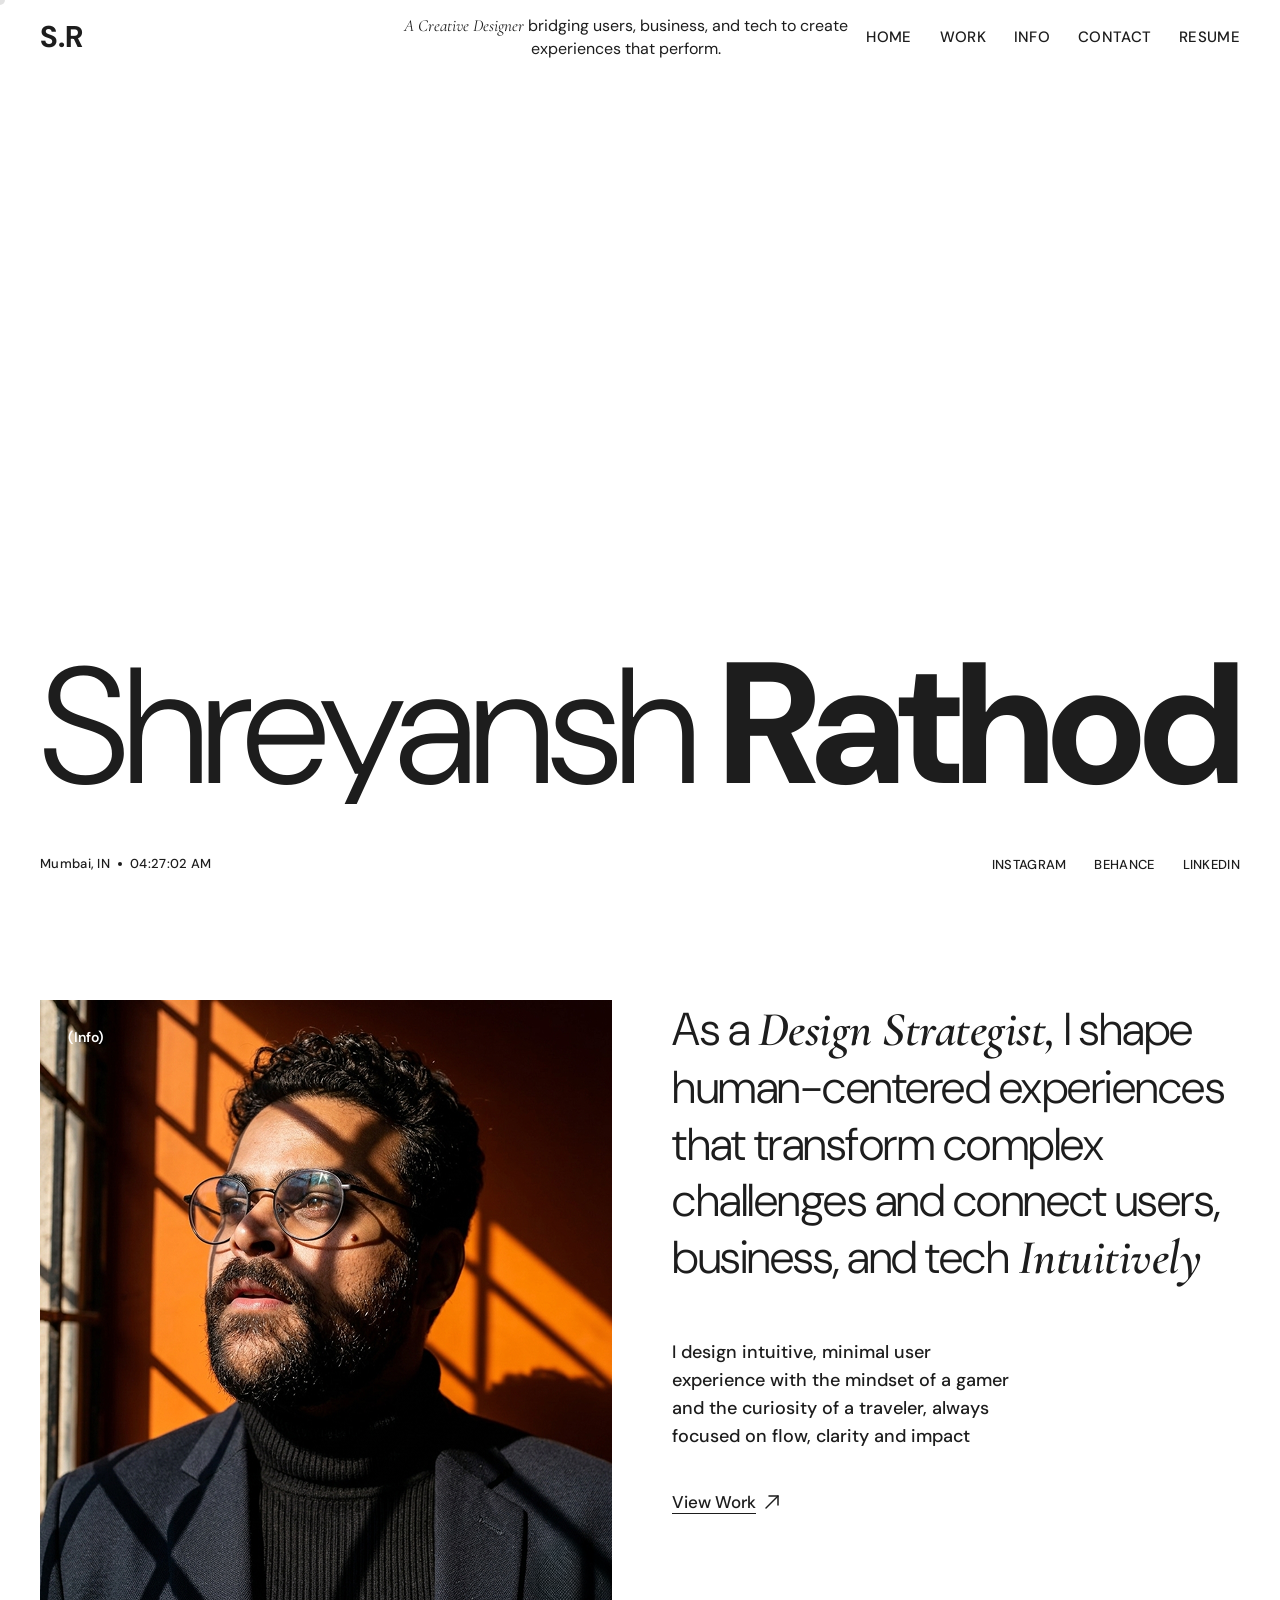
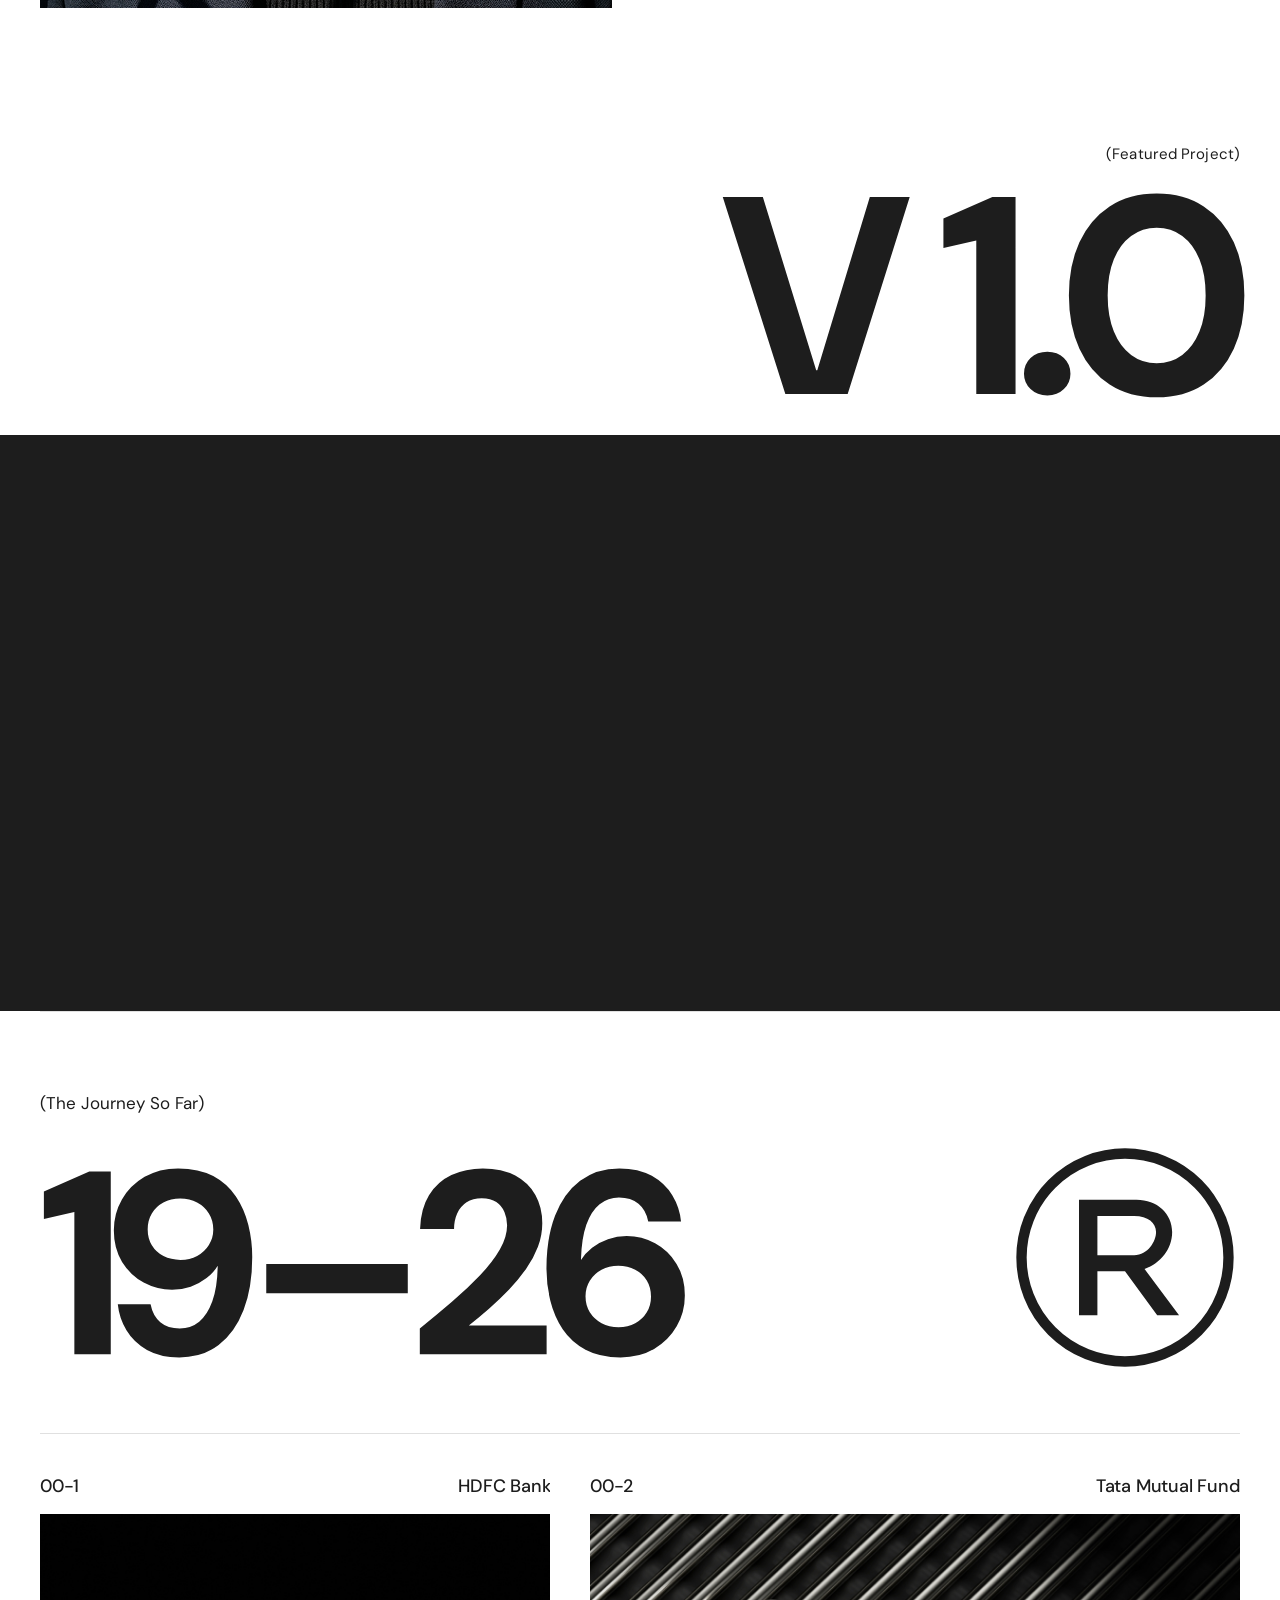
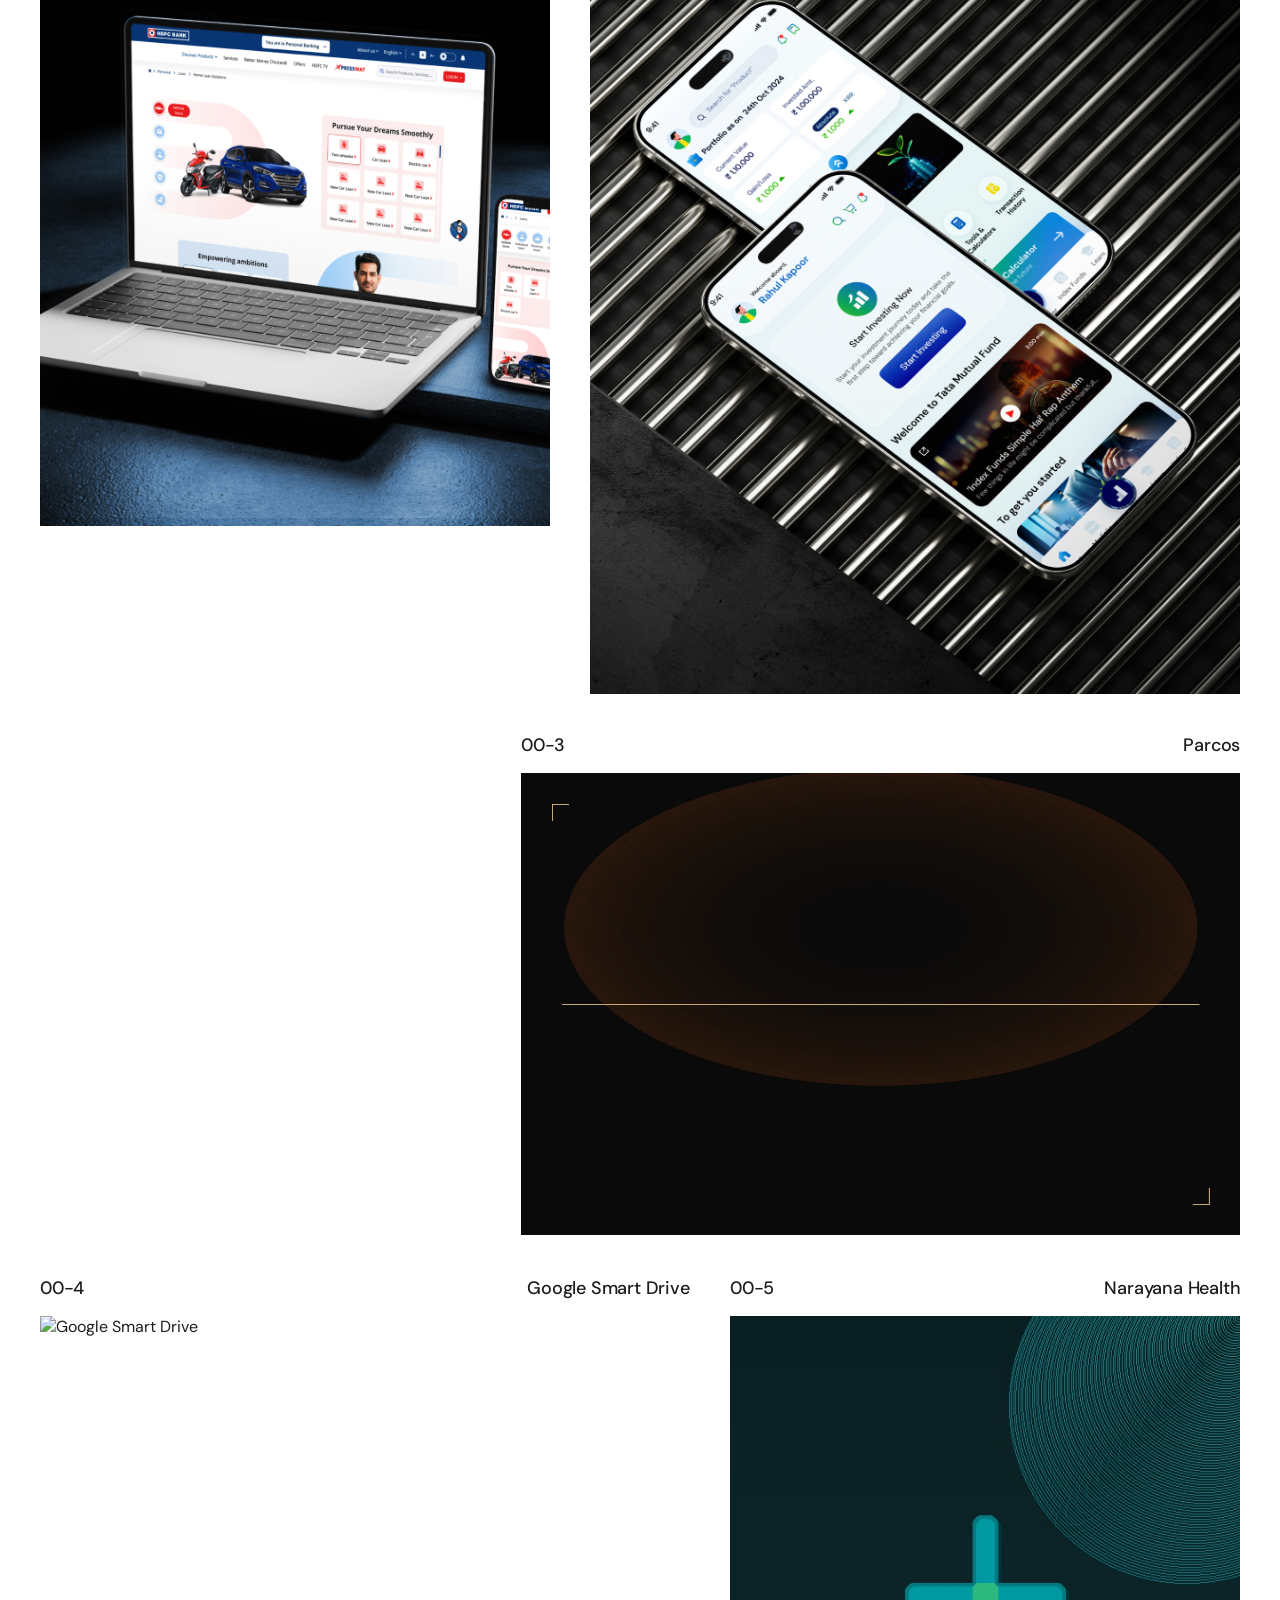
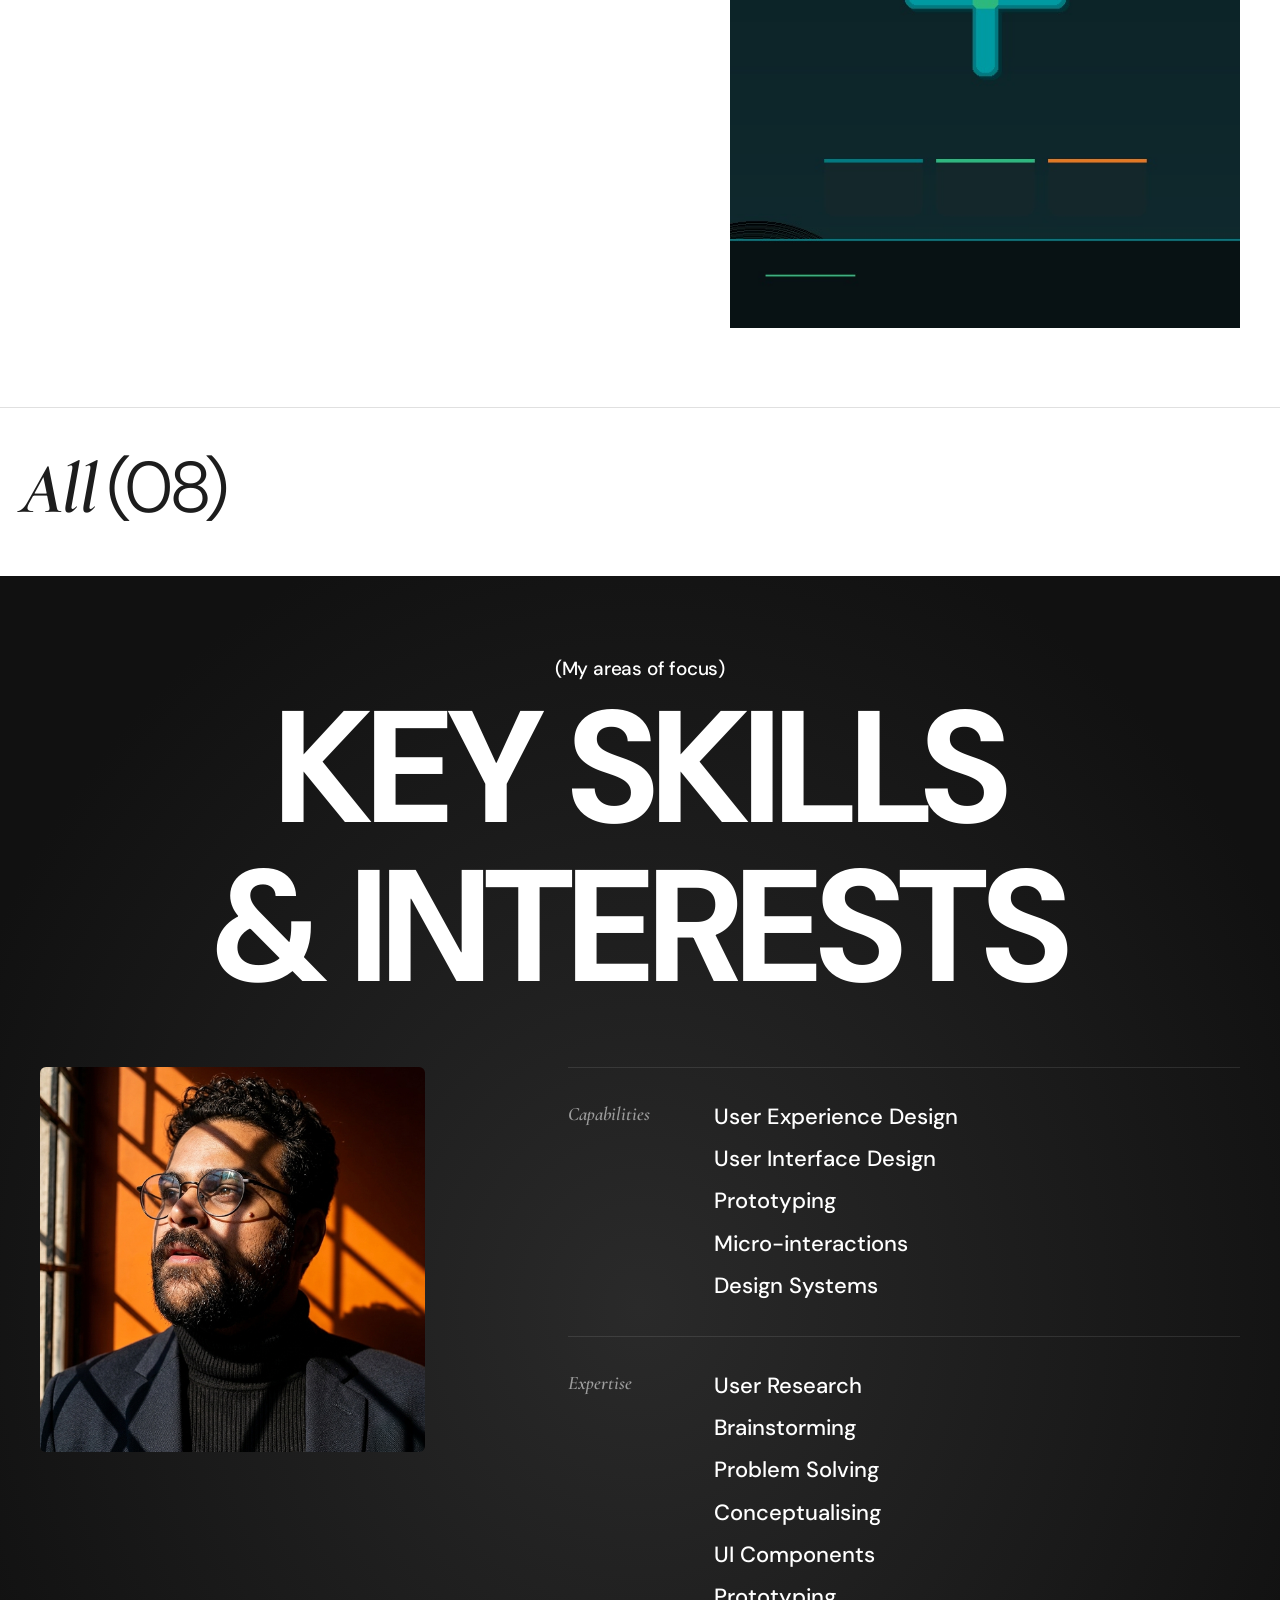
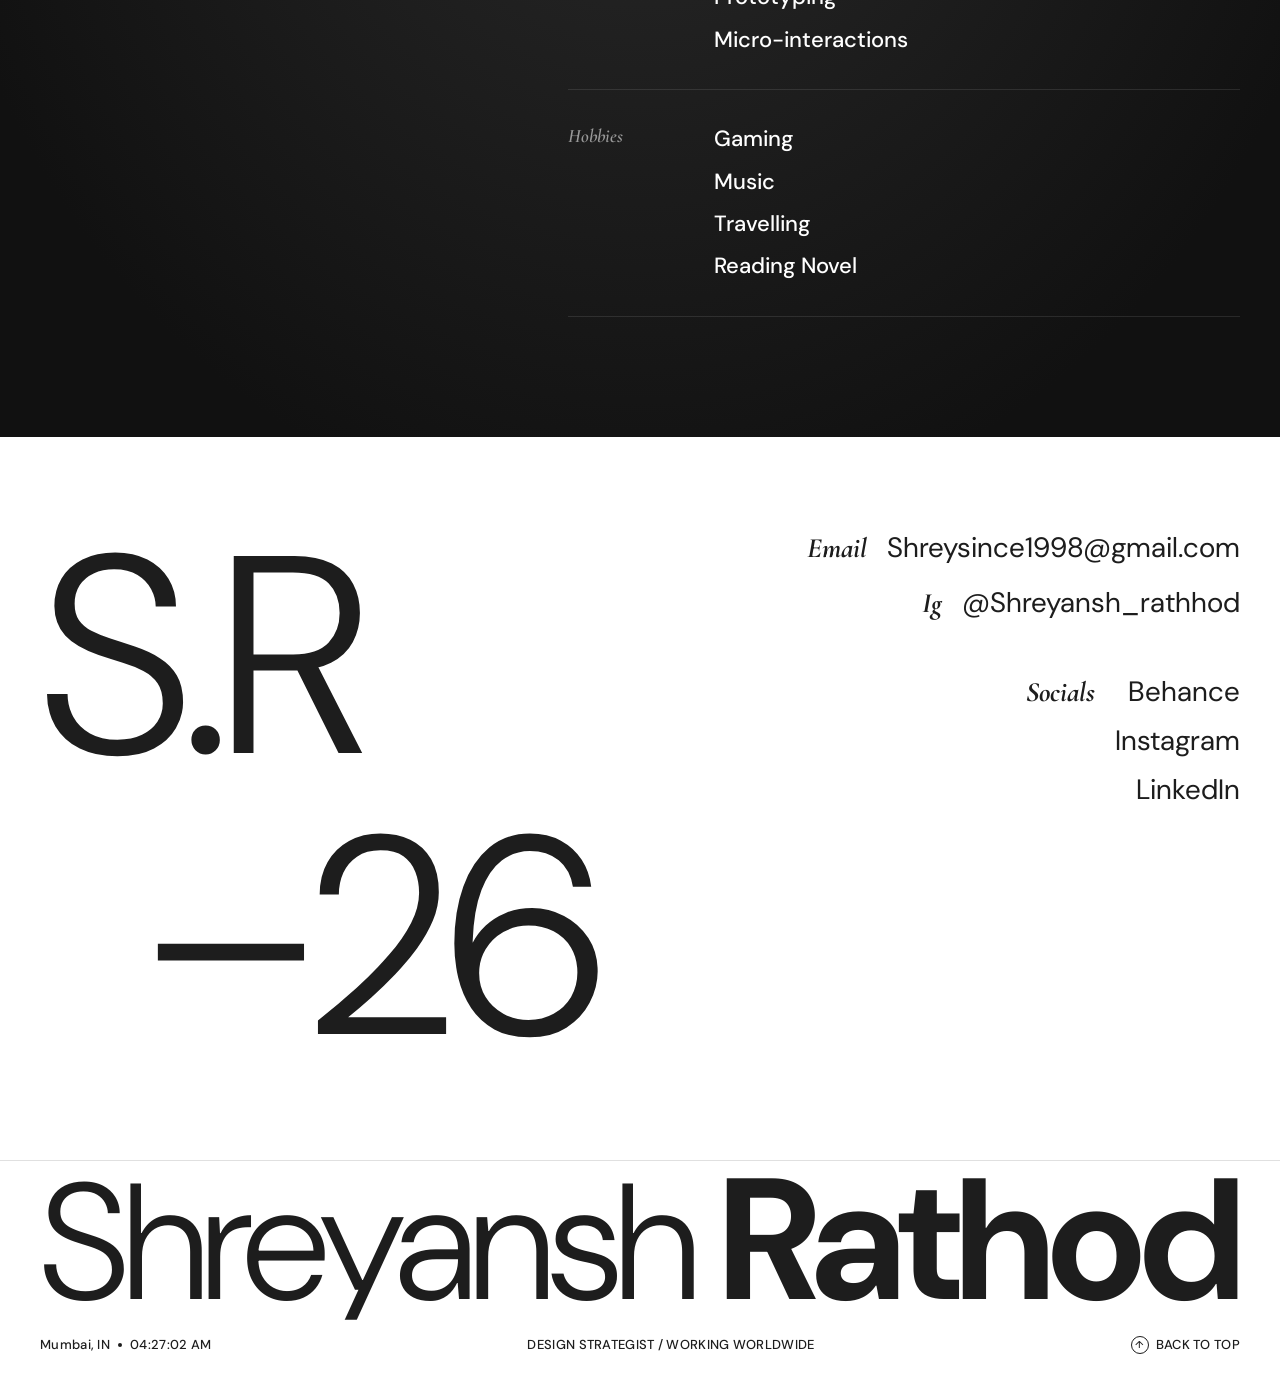
==== commit 326cc983: "Add Narayana Health case study — full page + mobile responsive - narayana-health-case-study.html: co" ====
--- a/index.html
+++ b/index.html
@@ -225,18 +225,21 @@
         <img src="Images/google-smart-drive/smart-drive-image.png" alt="Google Smart Drive" style="width:100%;height:100%;object-fit:cover;display:block;border-radius:inherit;" />
       </div>
     </a>
-    <div class="proj-card reveal d2">
+    <a href="narayana-health-case-study.html" class="proj-card reveal d2" style="display:block;text-decoration:none;color:inherit;">
       <div class="proj-header">
         <span class="proj-num">00-5</span>
-        <span class="proj-name">Project Name 05</span>
+        <span class="proj-name">Narayana Health</span>
       </div>
       <div class="proj-img-wrap">
-        <div class="proj-img-placeholder p05-placeholder">
-          <div class="p05-label">Coming Soon</div>
-          <div class="p05-sub">New Project · 2026</div>
+        <img src="Images/project-images/narayana-health.jpg" alt="Narayana Health — Patient Experience Redesigned"
+             onerror="this.style.display='none';this.nextElementSibling.style.display='flex';"
+             style="width:100%;height:100%;object-fit:cover;display:block;border-radius:inherit;" />
+        <div class="proj-img-placeholder p05-placeholder" style="display:none;">
+          <div class="p05-label" style="color:#2DB87D;">Narayana Health</div>
+          <div class="p05-sub">Healthcare · 2023–2024</div>
         </div>
       </div>
-    </div>
+    </a>
   </div>
 
 </section>
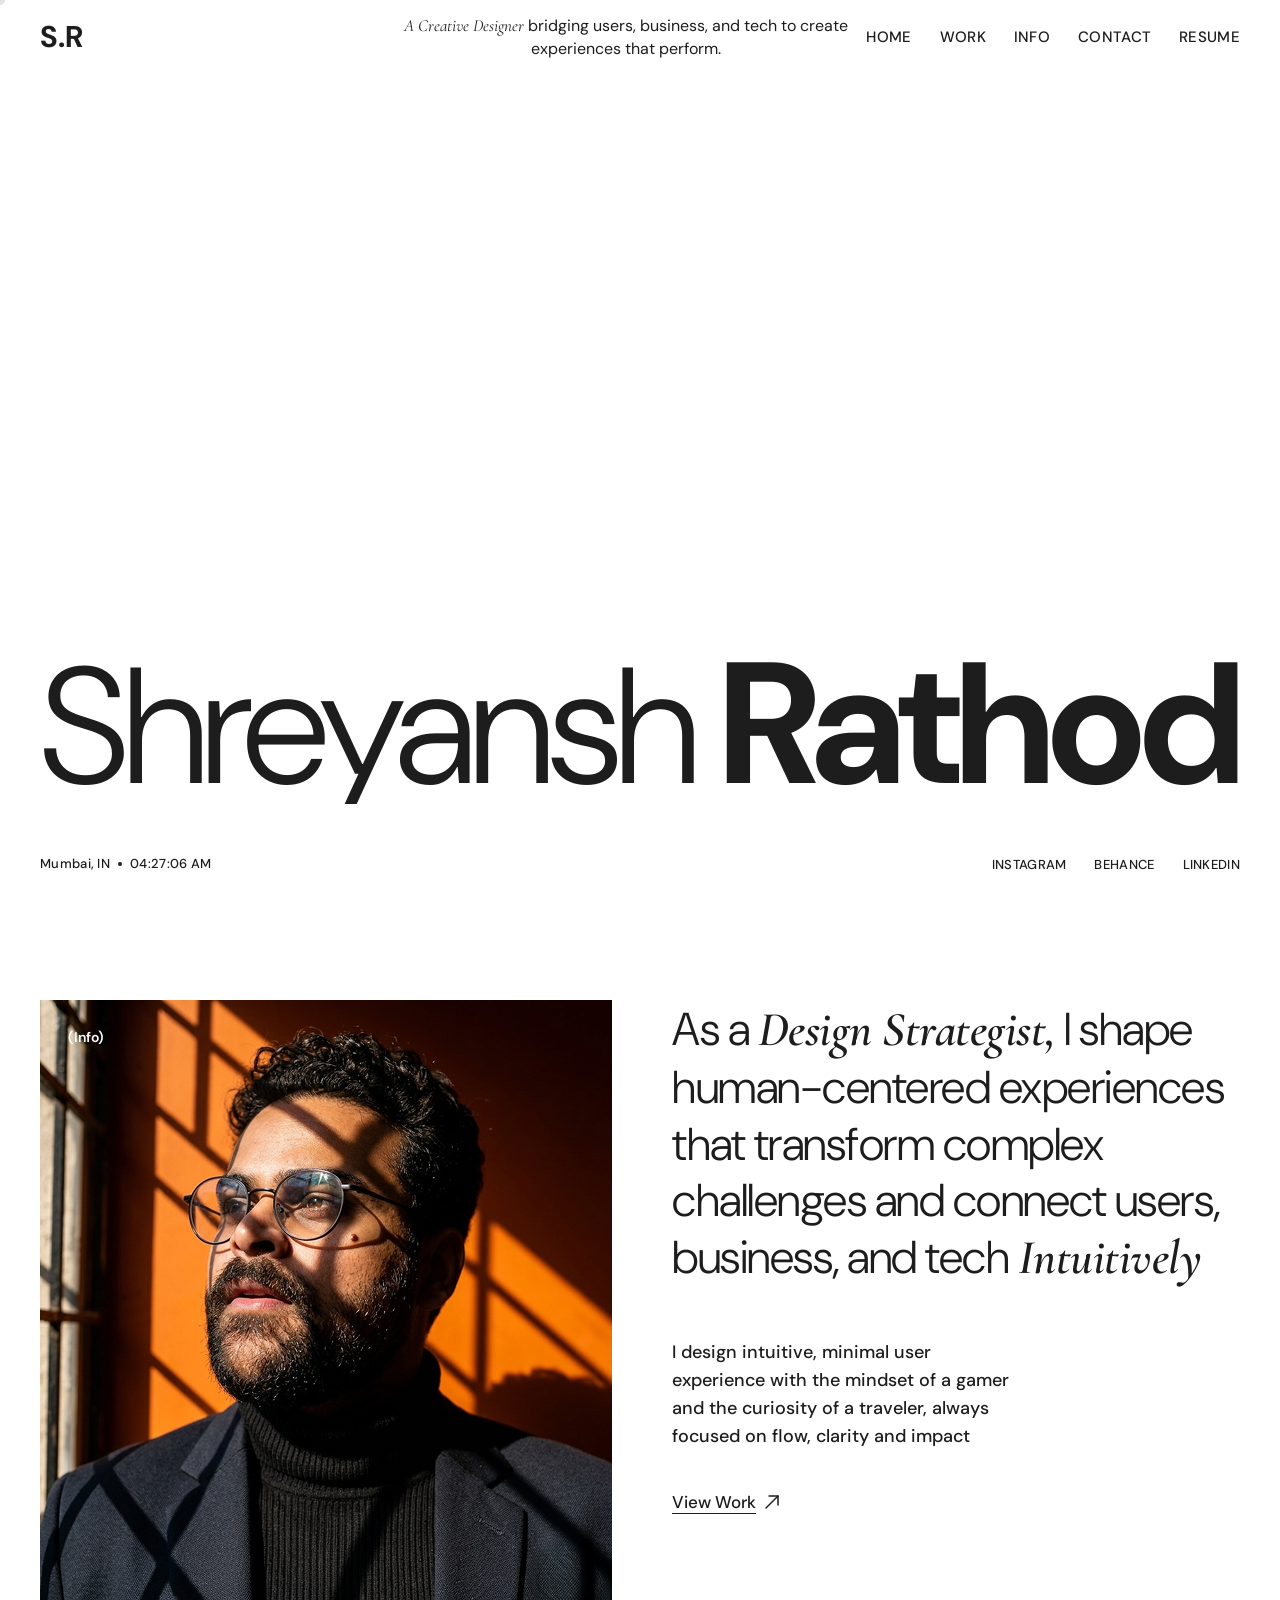
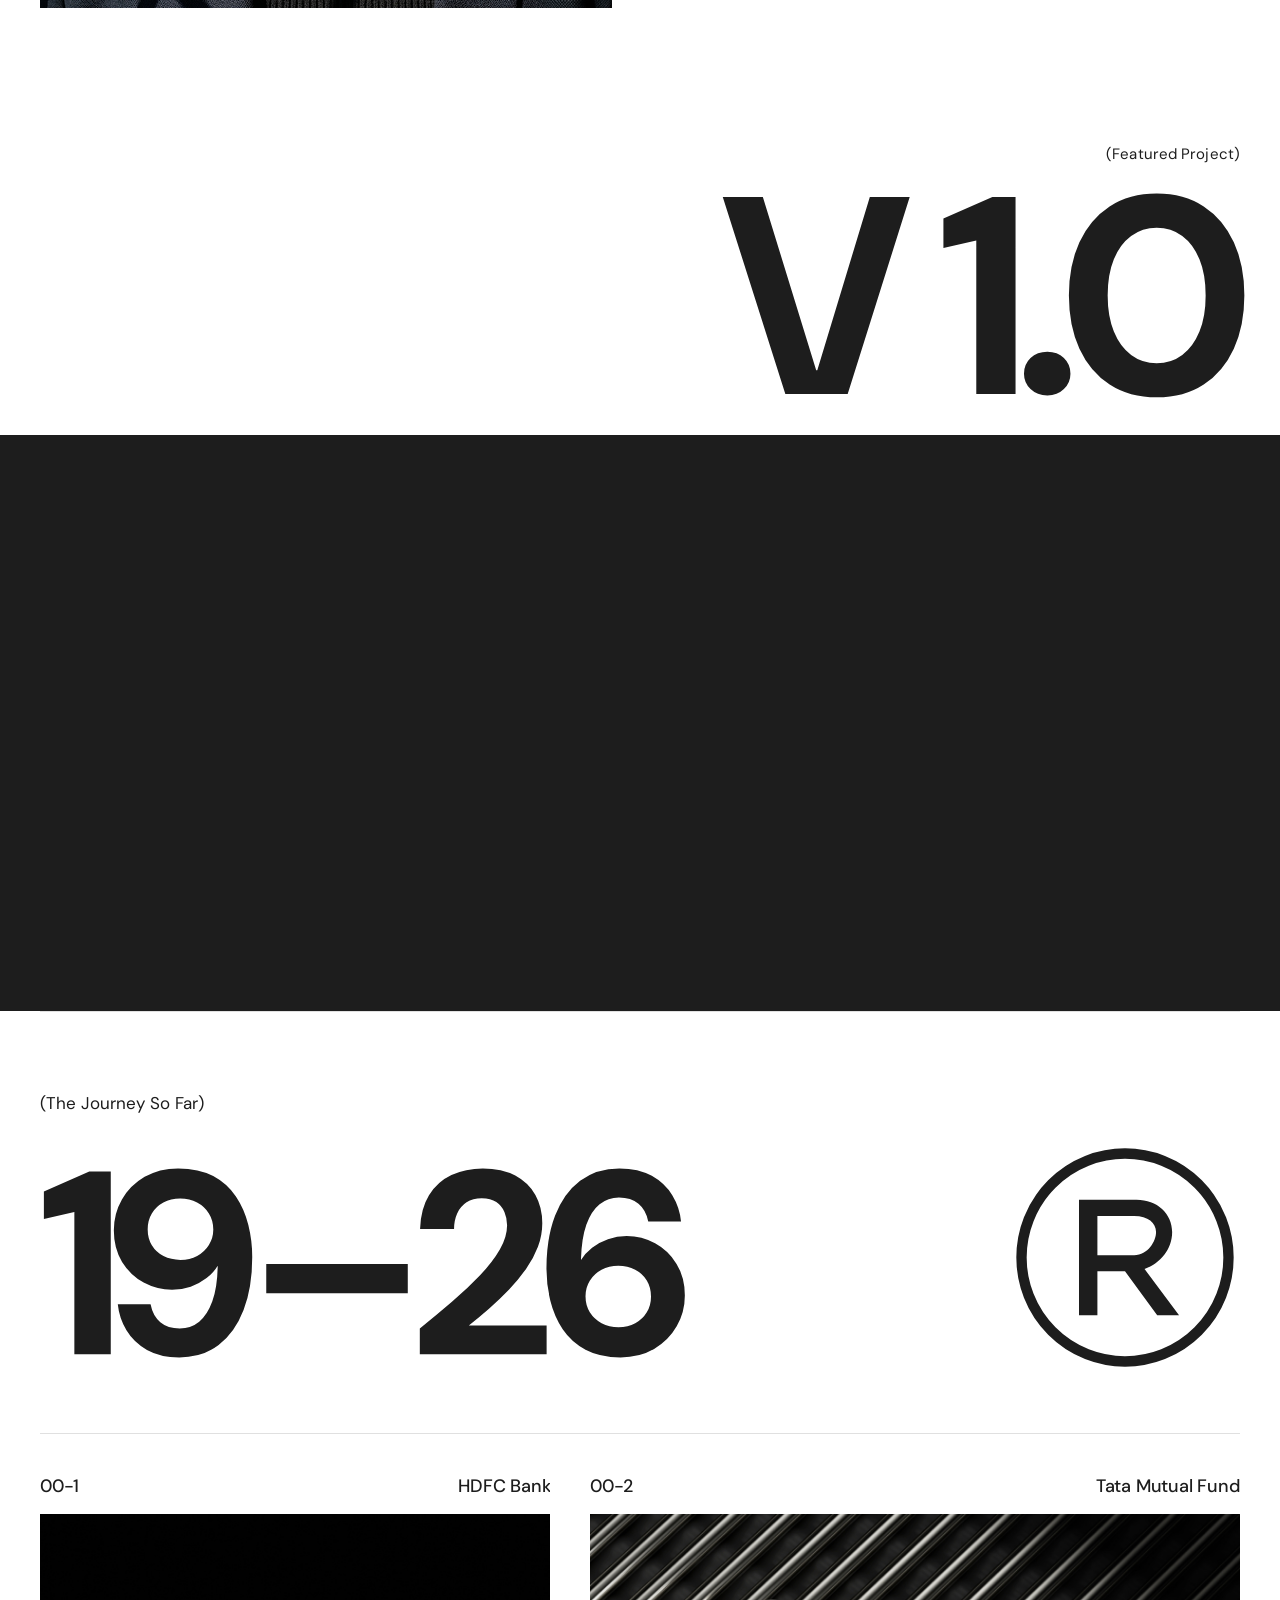
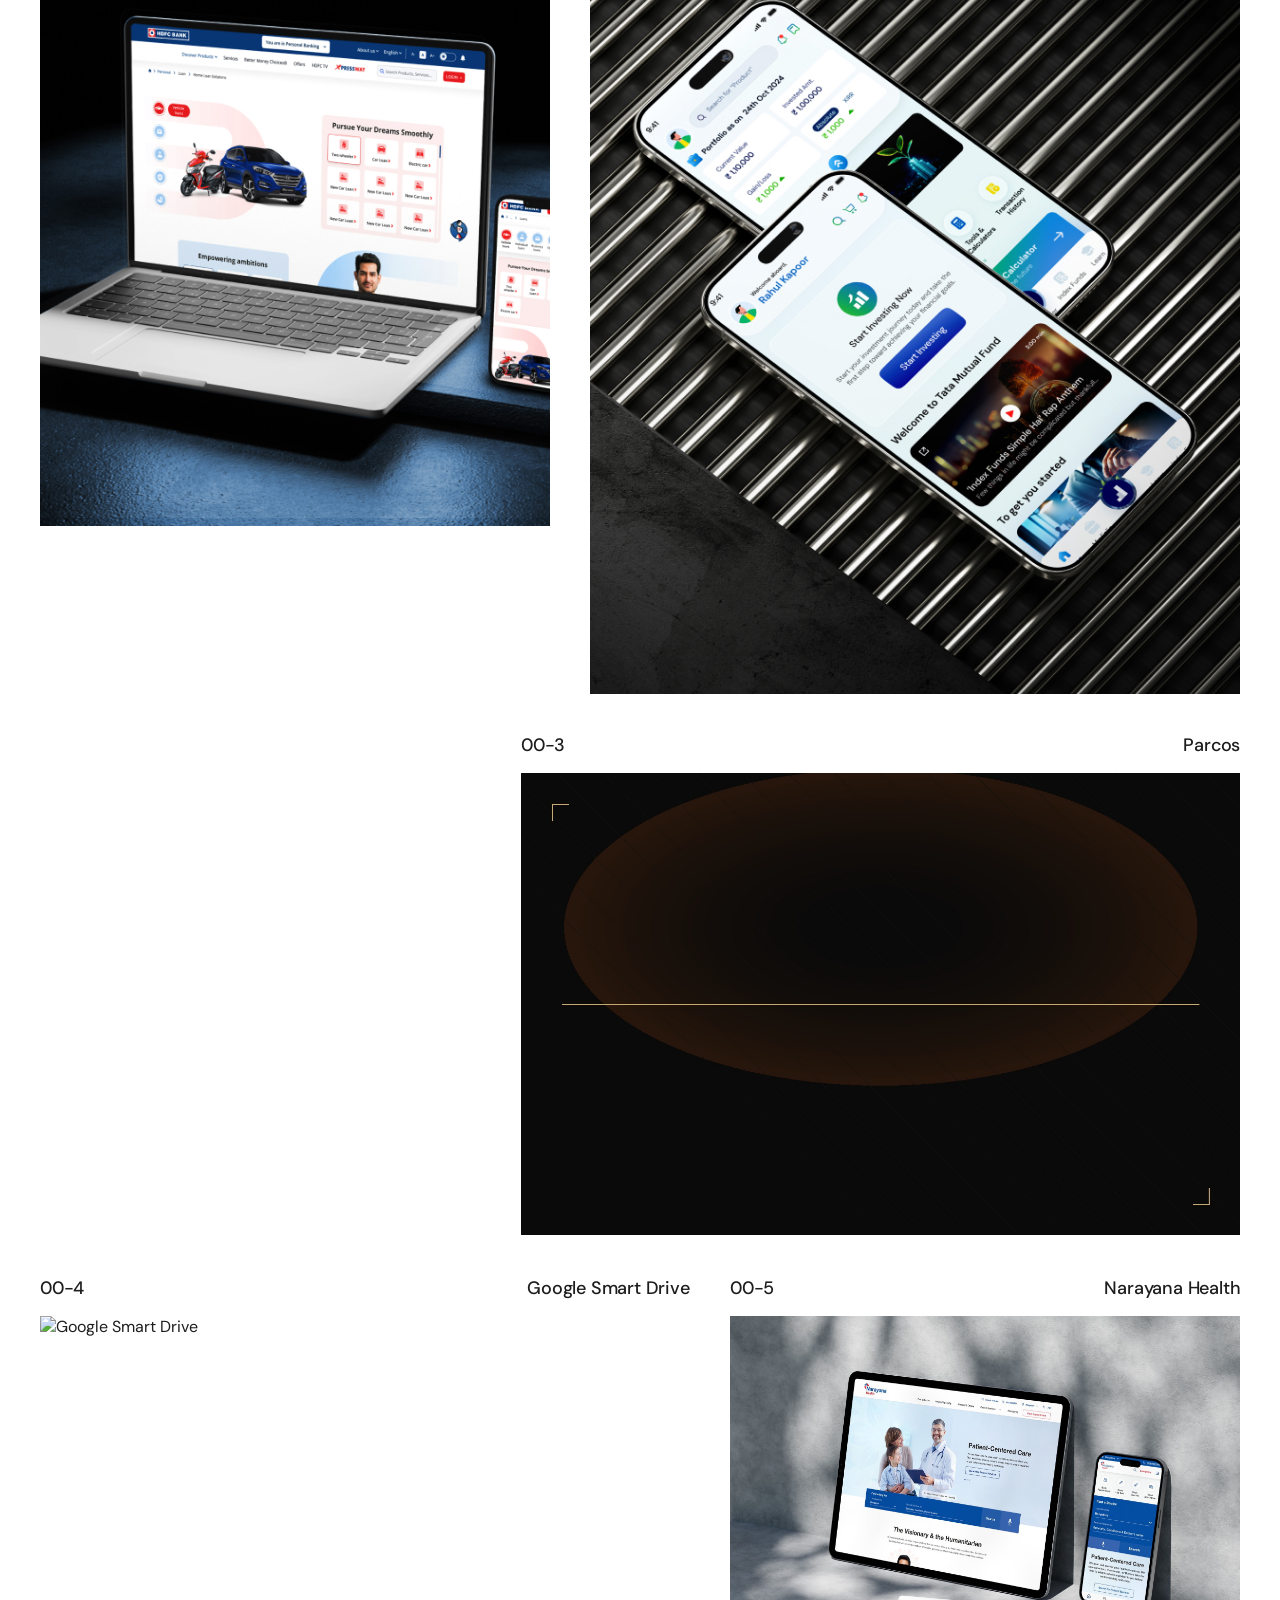
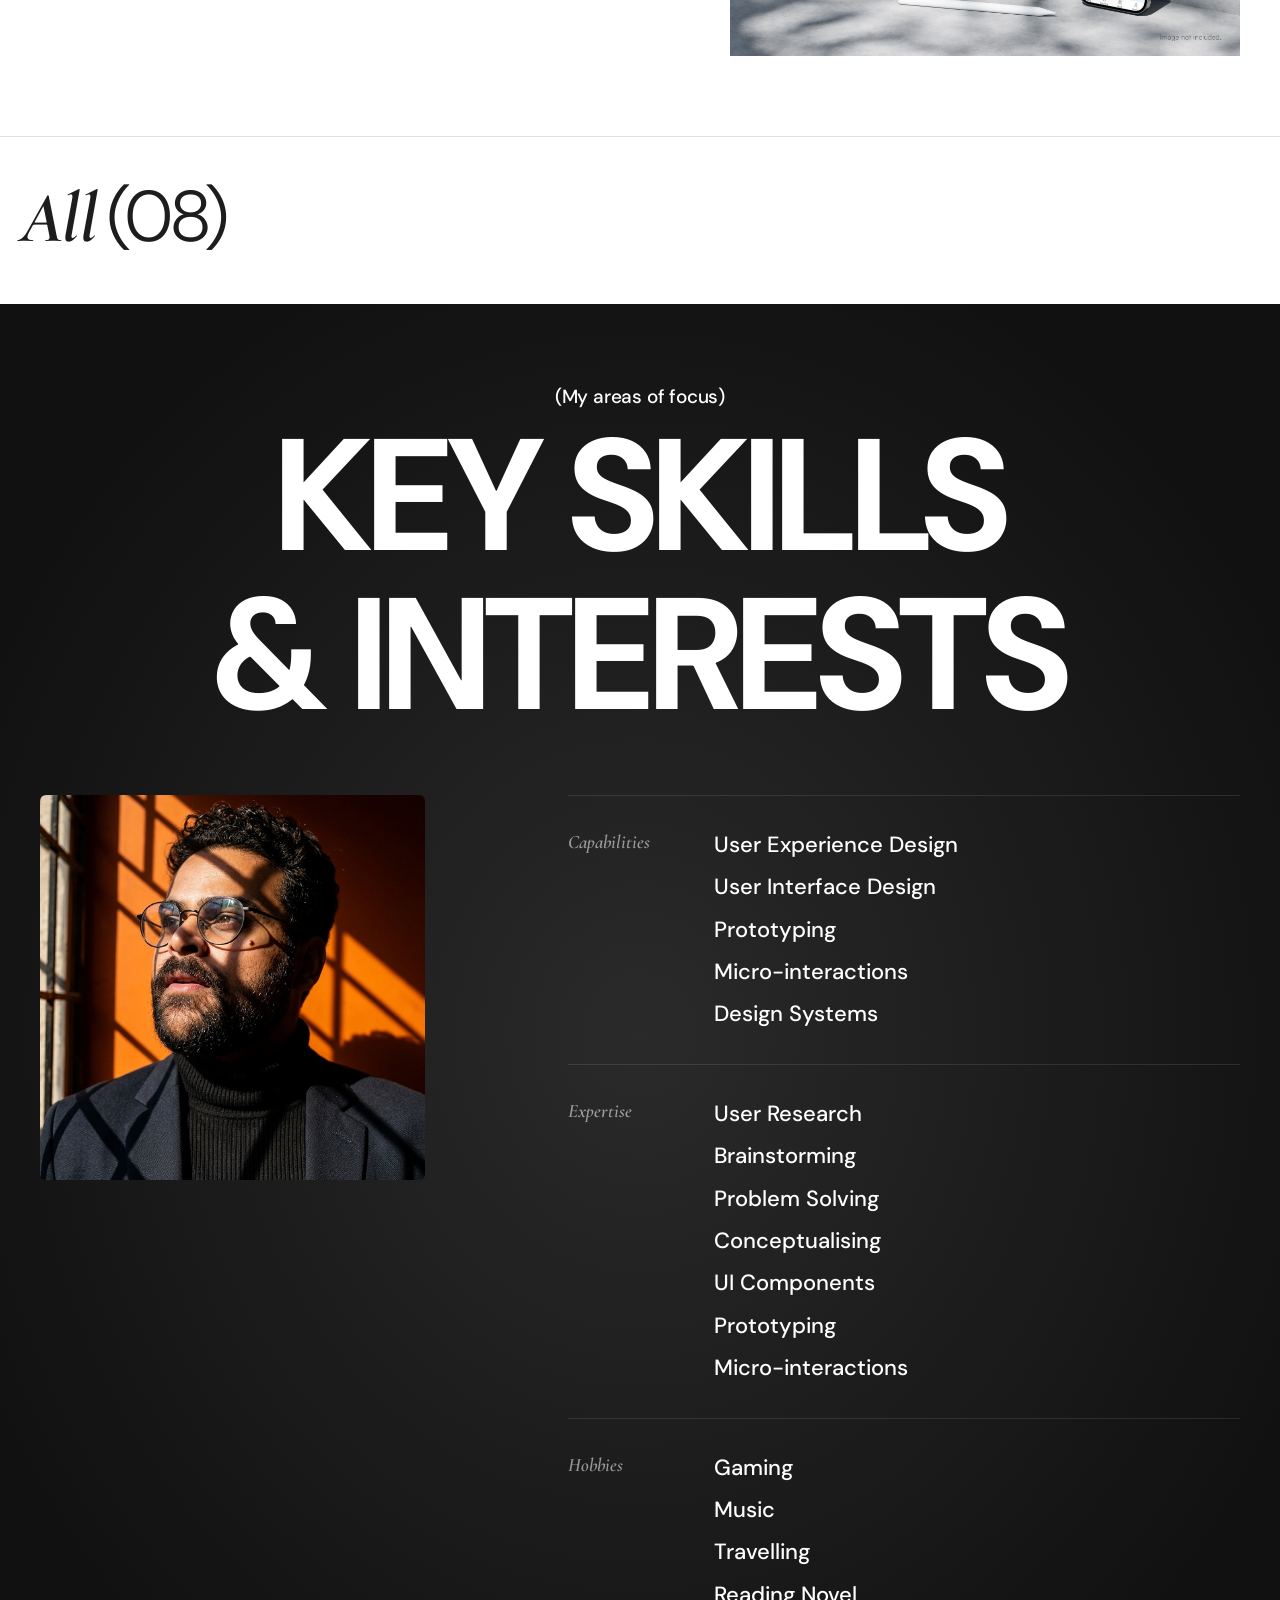
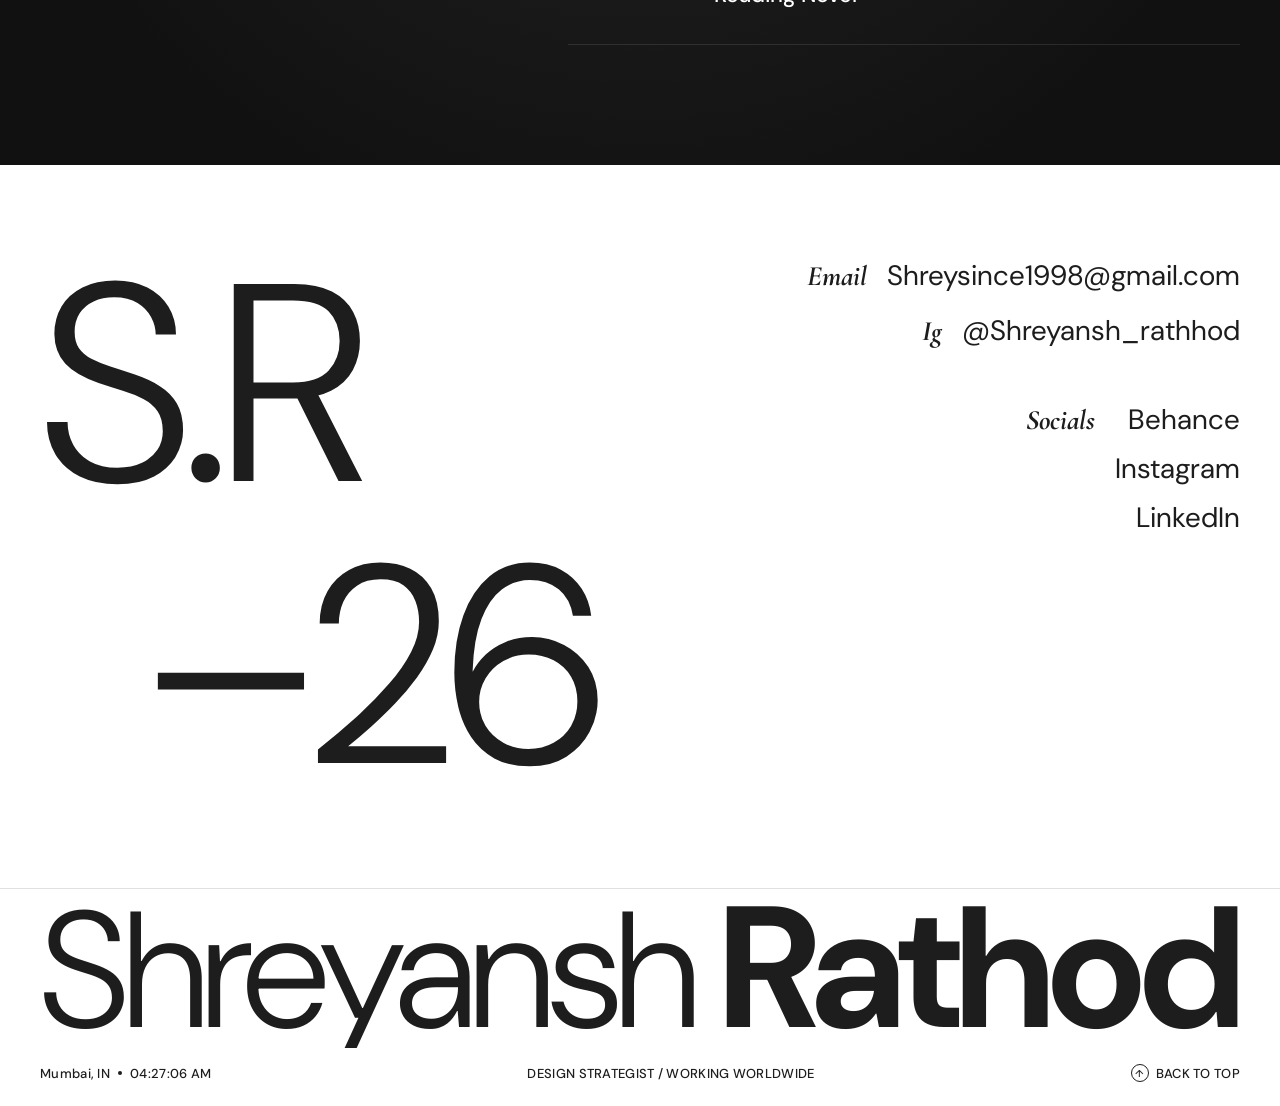
==== commit 9db77d6d: "Use tablet+phone mockup image for Narayana Health portfolio card Co-Authored-By: Claude Sonnet 4.6 <" ====
--- a/index.html
+++ b/index.html
@@ -231,9 +231,9 @@
         <span class="proj-name">Narayana Health</span>
       </div>
       <div class="proj-img-wrap">
-        <img src="Images/project-images/narayana-health.jpg" alt="Narayana Health — Patient Experience Redesigned"
+        <img src="Images/project-images/narayana-health-mockup.jpg" alt="Narayana Health — Patient Experience Redesigned"
              onerror="this.style.display='none';this.nextElementSibling.style.display='flex';"
-             style="width:100%;height:100%;object-fit:cover;display:block;border-radius:inherit;" />
+             style="width:100%;height:100%;object-fit:cover;object-position:center top;display:block;border-radius:inherit;" />
         <div class="proj-img-placeholder p05-placeholder" style="display:none;">
           <div class="p05-label" style="color:#2DB87D;">Narayana Health</div>
           <div class="p05-sub">Healthcare · 2023–2024</div>
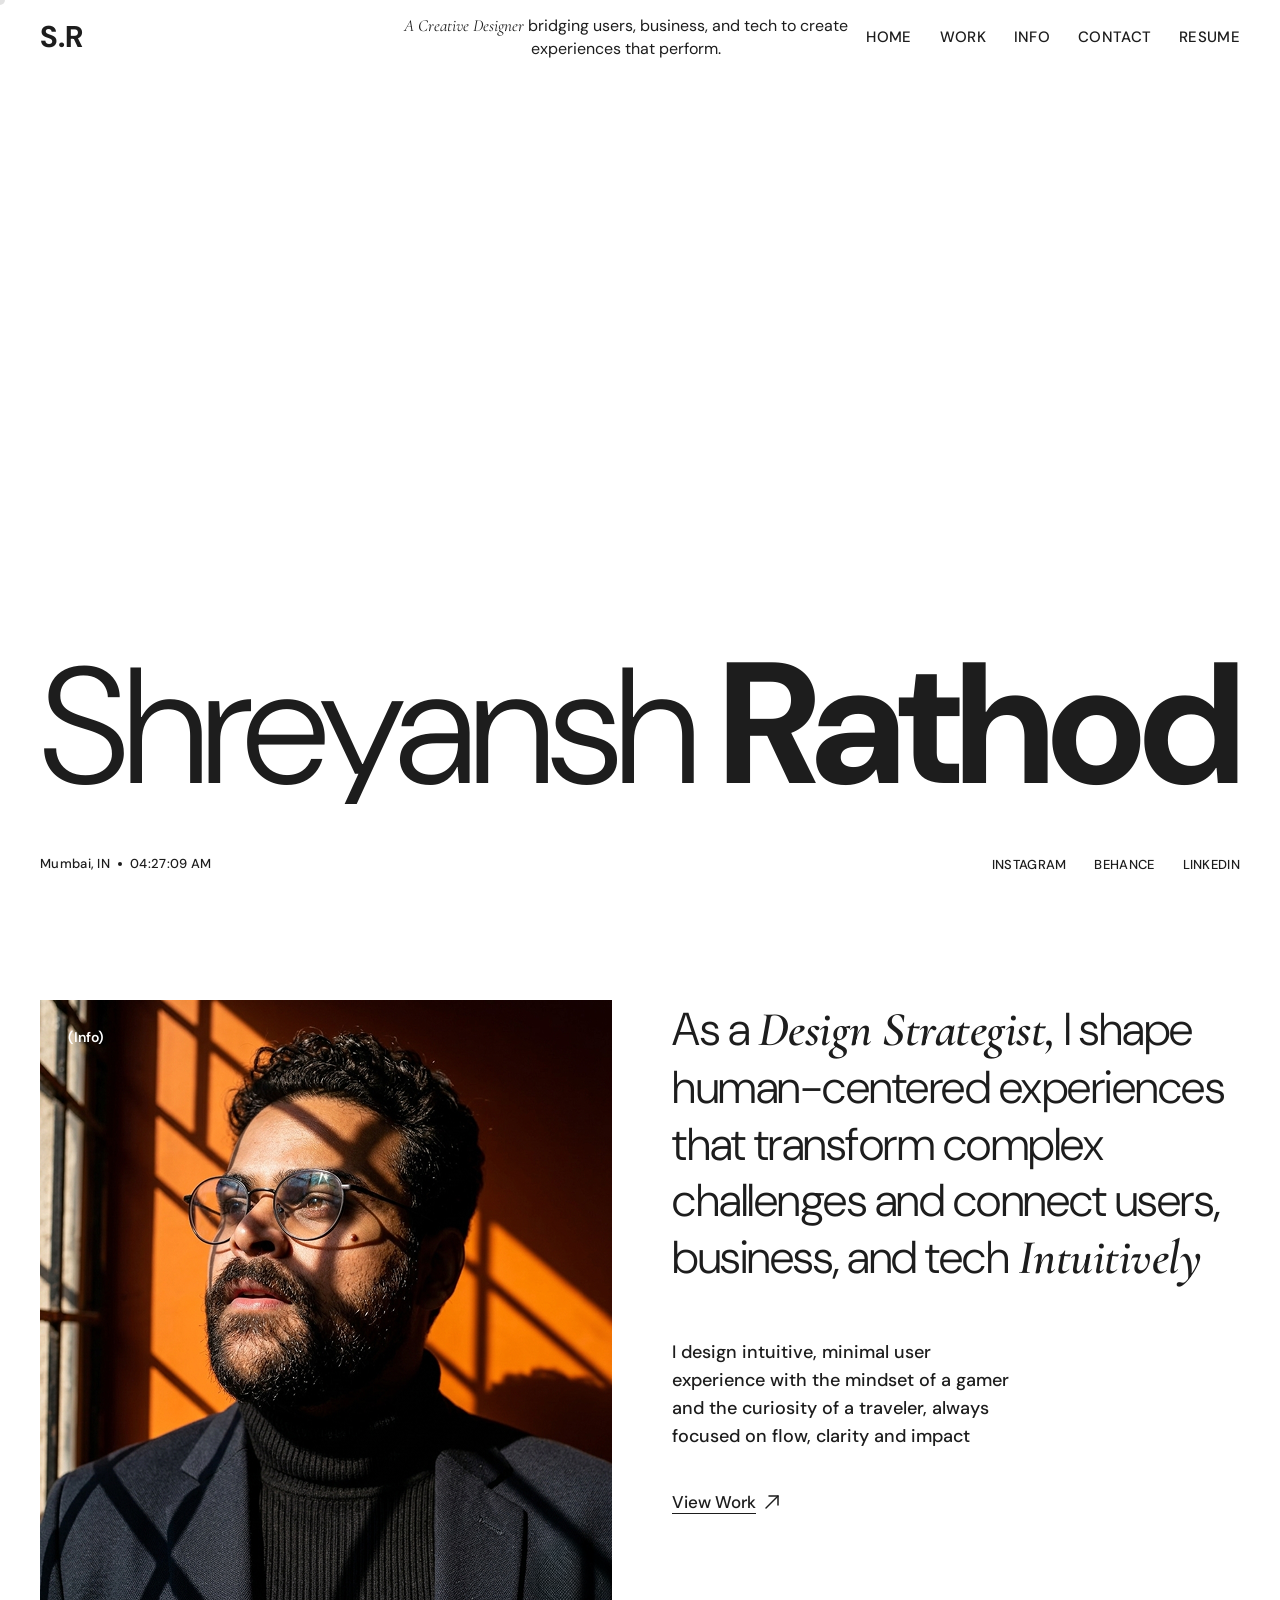
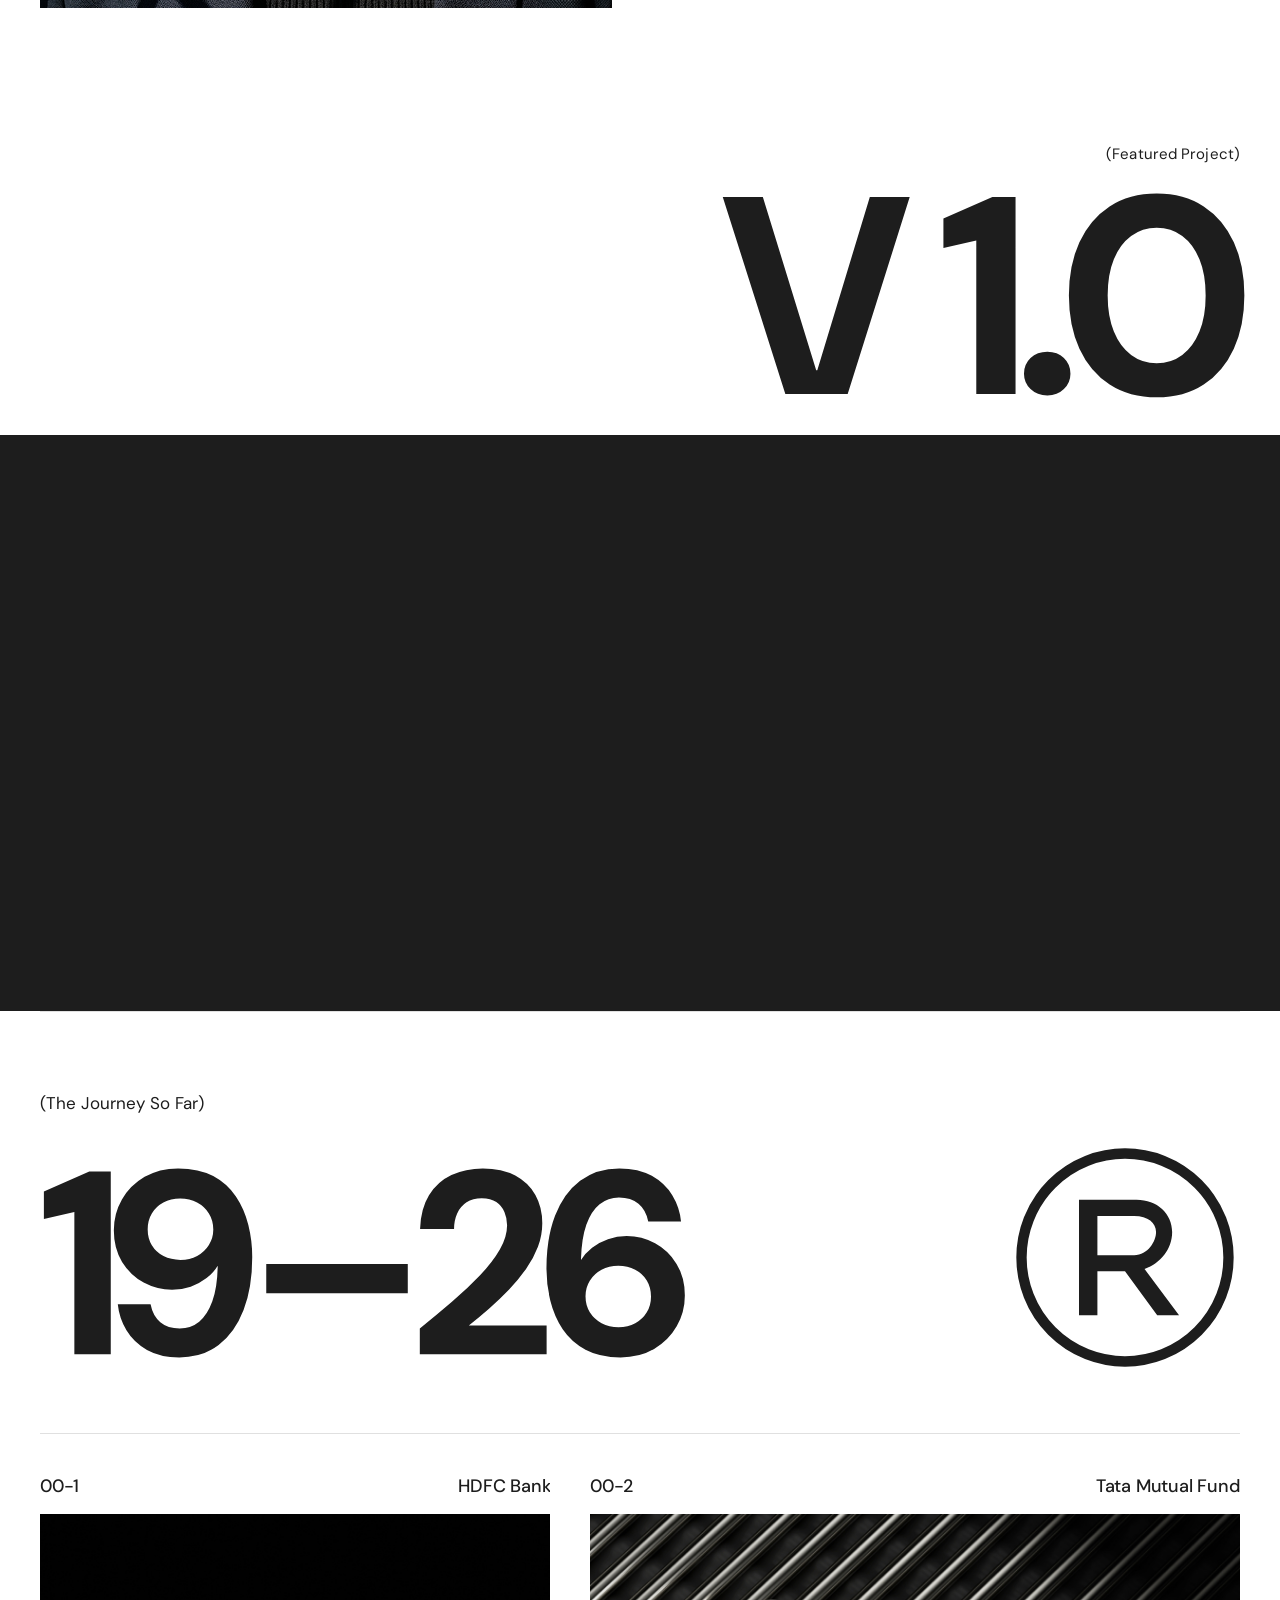
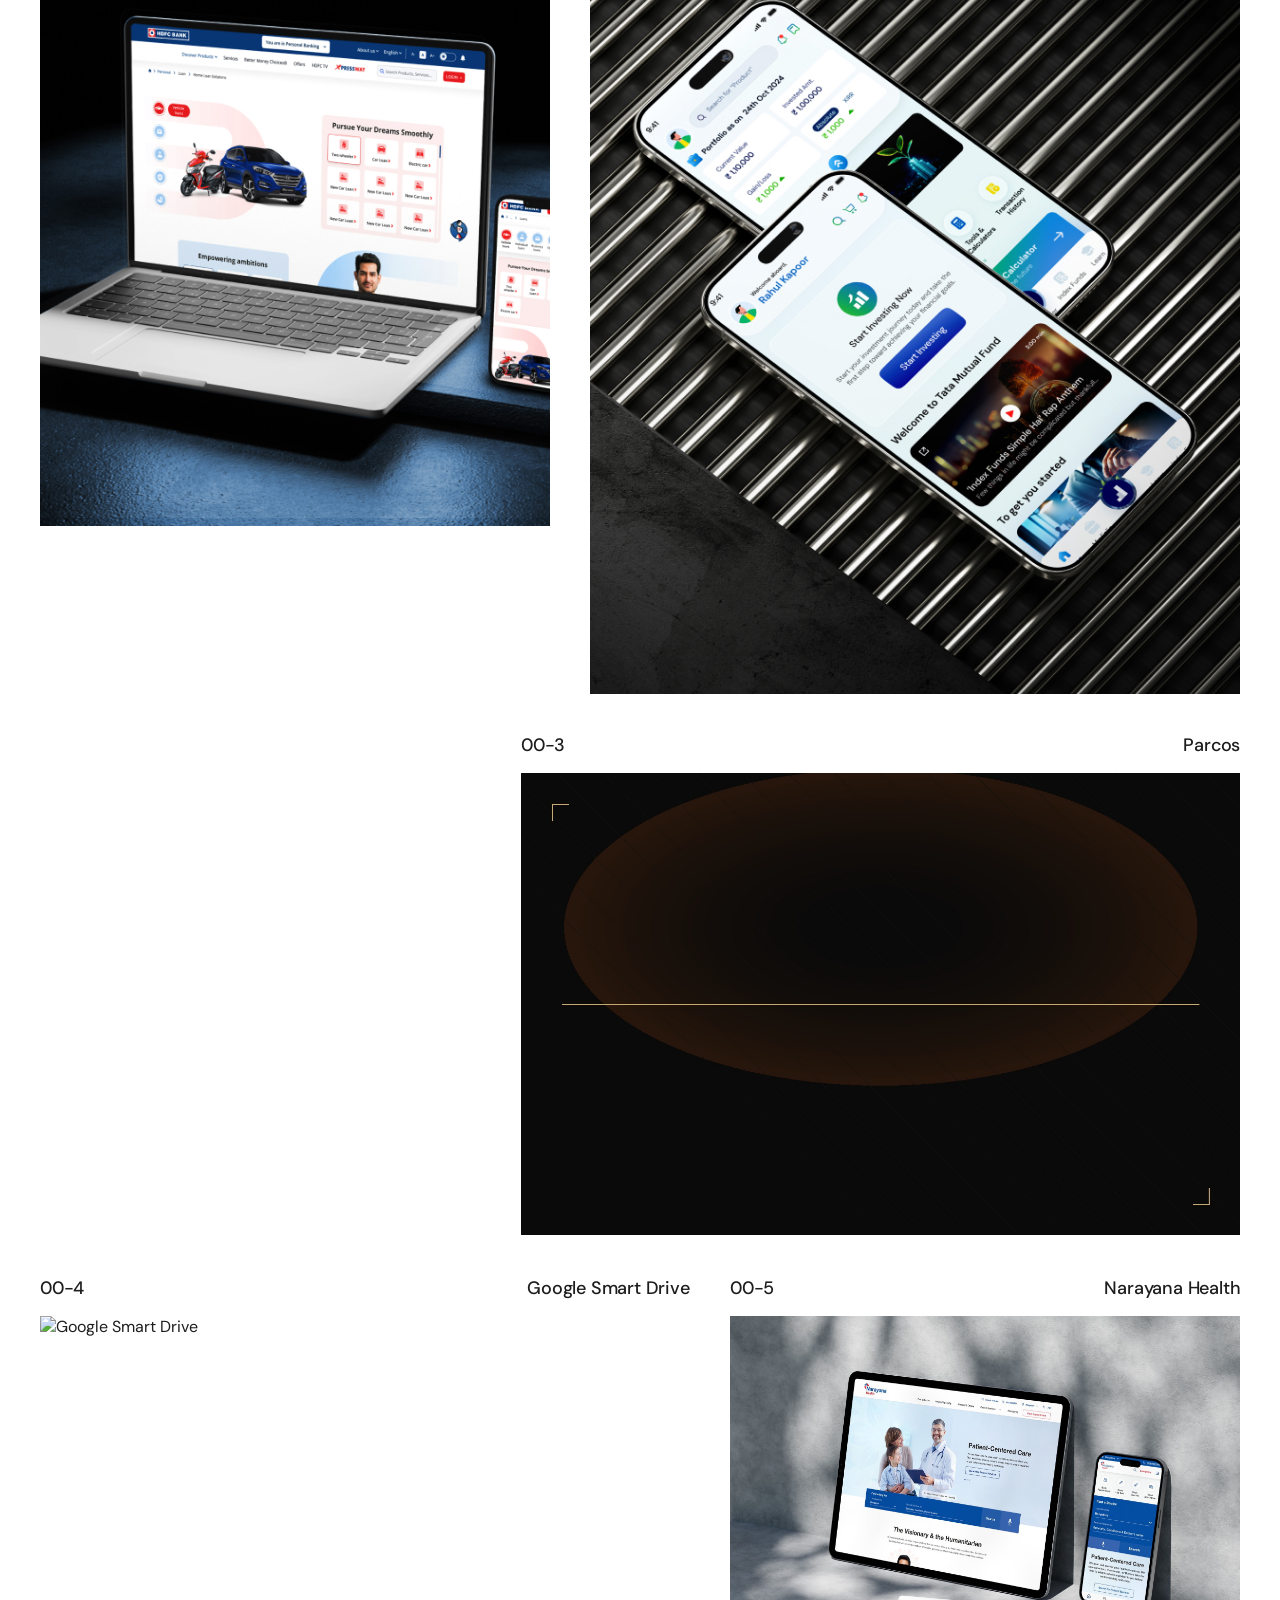
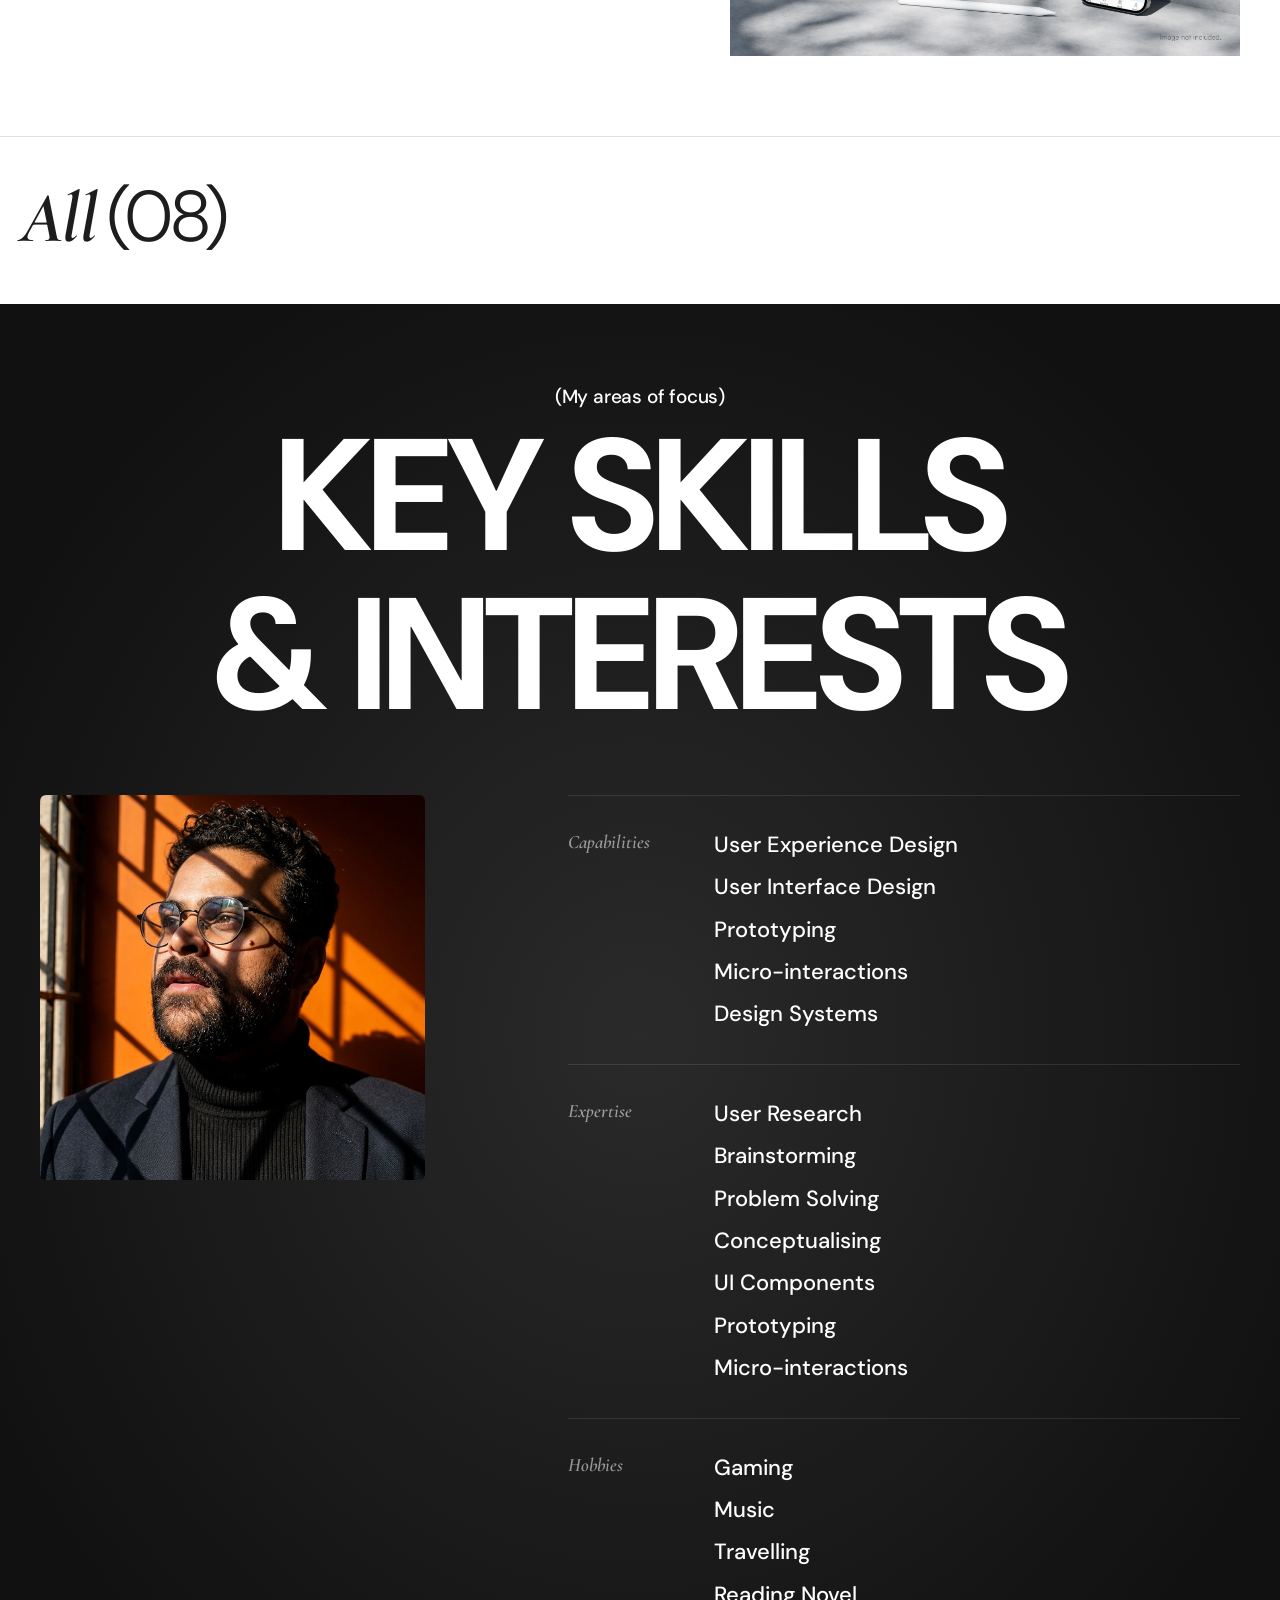
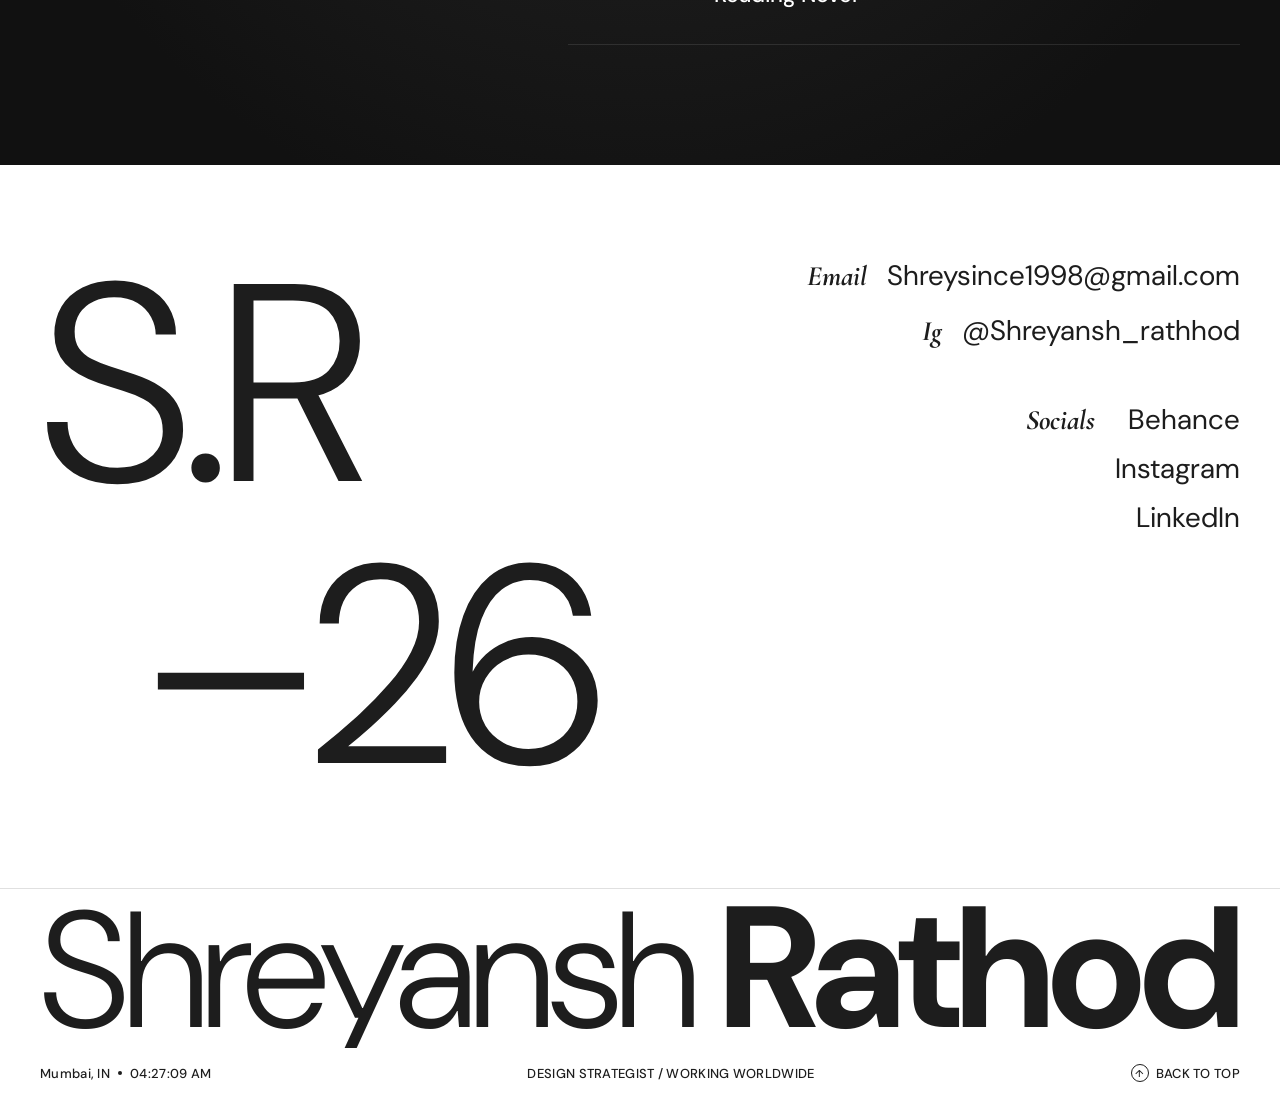
==== commit 6f63cc7d: "Responsive mobile overhaul — fluid layout + hamburger menu - Separate CSS files per page (index.css," ====
--- a/index.html
+++ b/index.html
@@ -25,6 +25,21 @@
 
 <!-- ==================== CURSOR ==================== -->
 <div id="cursor"></div>
+
+<!-- ▼ "View Case Study" — playful follow-the-mouse pill that appears on project-card hover -->
+<div id="cs-cursor" aria-hidden="true">
+  <span class="cs-cursor-spark"></span>
+  <span class="cs-cursor-spark cs-cursor-spark--b"></span>
+  <span class="cs-cursor-text">
+    <span class="cs-cursor-line cs-cursor-line--top">View</span>
+    <span class="cs-cursor-line cs-cursor-line--btm">Case Study</span>
+  </span>
+  <span class="cs-cursor-arrow">
+    <svg width="16" height="16" viewBox="0 0 16 16" fill="none">
+      <path d="M3.5 8h9M8 3.5L12.5 8 8 12.5" stroke="currentColor" stroke-width="1.6" stroke-linecap="round" stroke-linejoin="round"/>
+    </svg>
+  </span>
+</div>
 
 <!-- ==================== NAV ==================== -->
 <nav class="nav" id="nav">
@@ -178,7 +193,8 @@
 
   <!-- Row 1: HDFC Bank (left) + Tata Mutual Fund (right) -->
   <div class="work-row work-row-1">
-    <a href="hdfc-case-study.html" class="proj-card reveal" style="display:block;">
+    <a href="hdfc-case-study.html" class="proj-card reveal" style="display:block;"
+       data-blurb="Modernised India's most trusted bank for the digital era. Lifted monthly visits from 40M to 160M with full WCAG AA compliance.">
       <div class="proj-header">
         <span class="proj-num">00-1</span>
         <span class="proj-name">HDFC Bank</span>
@@ -188,7 +204,8 @@
              alt="HDFC Bank" />
       </div>
     </a>
-    <a href="tata-mf-case-study.html" class="proj-card reveal d2" style="display:block;text-decoration:none;color:inherit;">
+    <a href="tata-mf-case-study.html" class="proj-card reveal d2" style="display:block;text-decoration:none;color:inherit;"
+       data-blurb="Reimagined wealth discovery for India's largest fund house. Made SIPs approachable for first-time investors without dumbing it down for the pros.">
       <div class="proj-header">
         <span class="proj-num">00-2</span>
         <span class="proj-name">Tata Mutual Fund</span>
@@ -202,7 +219,8 @@
 
   <!-- Row 2: Parcos single card (right column) -->
   <div class="work-row work-row-2">
-    <a href="parcos-case-study.html" class="proj-card reveal" style="display:block;text-decoration:none;color:inherit;">
+    <a href="parcos-case-study.html" class="proj-card reveal" style="display:block;text-decoration:none;color:inherit;"
+       data-blurb="Crafted a quiet, editorial-grade luxury beauty experience. Brought European boutique heritage to a digital storefront — without losing the perfume.">
       <div class="proj-header">
         <span class="proj-num">00-3</span>
         <span class="proj-name">Parcos</span>
@@ -216,7 +234,8 @@
 
   <!-- Row 3: Google Smart Drive (left) + Project 05 (right) -->
   <div class="work-row work-row-3">
-    <a href="google-smart-drive-case-study.html" class="proj-card reveal" style="display:block;text-decoration:none;color:inherit;">
+    <a href="google-smart-drive-case-study.html" class="proj-card reveal" style="display:block;text-decoration:none;color:inherit;"
+       data-blurb="Designed an AI-powered file companion for Drive. Surfaces the right file at the right moment — no folders, no hunting.">
       <div class="proj-header">
         <span class="proj-num">00-4</span>
         <span class="proj-name">Google Smart Drive</span>
@@ -225,7 +244,8 @@
         <img src="Images/google-smart-drive/smart-drive-image.png" alt="Google Smart Drive" style="width:100%;height:100%;object-fit:cover;display:block;border-radius:inherit;" />
       </div>
     </a>
-    <a href="narayana-health-case-study.html" class="proj-card reveal d2" style="display:block;text-decoration:none;color:inherit;">
+    <a href="narayana-health-case-study.html" class="proj-card reveal d2" style="display:block;text-decoration:none;color:inherit;"
+       data-blurb="Rebuilt patient booking across web, app and portal. Solved 50% Step-1 abandonment and 86% specialty confusion across 21 hospitals.">
       <div class="proj-header">
         <span class="proj-num">00-5</span>
         <span class="proj-name">Narayana Health</span>
@@ -268,7 +288,11 @@
         <img src="Images/project-images/hdfc-bank.jpg" data-skill-img="ui"      alt="UI" />
         <img src="Images/project-images/tata-mf.jpg" data-skill-img="proto"   alt="Prototype" />
         <img src="Images/project-images/tata-mf.jpg" data-skill-img="research" alt="Research" />
-        <img src="Images/project-images/parcos.jpg" data-skill-img="hobby"  alt="Hobbies" />
+        <!-- Hobbies — one image per interest -->
+        <img src="Images/hobbies/gaming.jpg"      data-skill-img="gaming"     alt="Gaming" />
+        <img src="Images/hobbies/music.jpg"       data-skill-img="music"      alt="Music" />
+        <img src="Images/hobbies/travelling.jpg"  data-skill-img="travelling" alt="Travelling" />
+        <img src="Images/hobbies/novel.jpg"       data-skill-img="novel"      alt="Novel" />
       </div>
     </div>
 
@@ -302,10 +326,10 @@
       <div class="skill-group">
         <h3 class="skill-cat-label">Hobbies</h3>
         <ul class="skill-list">
-          <li data-img="hobby">Gaming</li>
-          <li data-img="hobby">Music</li>
-          <li data-img="hobby">Travelling</li>
-          <li data-img="hobby">Reading Novel</li>
+          <li data-img="gaming">Gaming</li>
+          <li data-img="music">Music</li>
+          <li data-img="travelling">Travelling</li>
+          <li data-img="novel">Reading Novel</li>
         </ul>
       </div>
 
@@ -520,17 +544,20 @@
 });
 
 /* =============================================
-   DYNAMIC PROJECT CARDS — tilt + CTA overlay
+   DYNAMIC PROJECT CARDS — tilt + corner blurb +
+   playful "View Case Study" follow-cursor
 ============================================= */
 (function () {
-  /* 1. Inject "View project →" CTA into every image wrapper */
+  /* 1. Inject the bottom-right blurb into every project card image wrap.
+        Falls back to a generic blurb if data-blurb is missing. */
   document.querySelectorAll('.proj-card').forEach(card => {
     const wrap = card.querySelector('.proj-img-wrap');
     if (!wrap) return;
-    const cta = document.createElement('div');
-    cta.className = 'proj-cta';
-    cta.innerHTML = '<span>View project</span><span class="proj-cta-arrow">&#8594;</span>';
-    wrap.appendChild(cta);
+    const text = card.dataset.blurb || 'A senior-level case study — design system, research, and delivery.';
+    const blurb = document.createElement('div');
+    blurb.className = 'proj-blurb';
+    blurb.textContent = text;
+    wrap.appendChild(blurb);
   });
 
   /* 2. 3-D tilt on mouse move */
@@ -556,6 +583,69 @@
       card.style.transform  = '';
     });
   });
+
+  /* 3. PLAYFUL "VIEW CASE STUDY" CURSOR
+        — only attaches on devices that actually have a hover-capable pointer */
+  const csCursor = document.getElementById('cs-cursor');
+  const fineHover = window.matchMedia('(hover: hover) and (pointer: fine)').matches;
+  if (!csCursor || !fineHover) return;
+
+  let csX = 0, csY = 0;          // smoothed position
+  let tX = 0,  tY = 0;            // target position
+  let visible = false;
+  let csRaf = null;
+
+  function csTick() {
+    // Springy magnetic follow — slightly slower than the dot for "weighty" feel
+    csX += (tX - csX) * 0.18;
+    csY += (tY - csY) * 0.18;
+    csCursor.style.left = csX + 'px';
+    csCursor.style.top  = csY + 'px';
+    if (visible || Math.abs(tX - csX) > 0.1 || Math.abs(tY - csY) > 0.1) {
+      csRaf = requestAnimationFrame(csTick);
+    } else {
+      csRaf = null;
+    }
+  }
+
+  function showCs(x, y) {
+    // Snap into place at the entry point (avoid an awkward sweep across the page)
+    if (!visible) {
+      csX = x; csY = y;
+    }
+    tX = x; tY = y;
+    visible = true;
+    csCursor.classList.add('show');
+    document.body.classList.add('cs-cursor-on');
+    if (!csRaf) csRaf = requestAnimationFrame(csTick);
+  }
+
+  function hideCs() {
+    visible = false;
+    csCursor.classList.remove('show');
+    csCursor.classList.remove('click');
+    document.body.classList.remove('cs-cursor-on');
+  }
+
+  cards.forEach(card => {
+    card.addEventListener('mouseenter', e => showCs(e.clientX, e.clientY));
+    card.addEventListener('mousemove',  e => { tX = e.clientX; tY = e.clientY; if (!csRaf) csRaf = requestAnimationFrame(csTick); });
+    card.addEventListener('mouseleave', hideCs);
+
+    // Click pop — "we heard you, here we go"
+    card.addEventListener('mousedown', () => {
+      csCursor.classList.remove('click');
+      // force reflow so the animation can replay
+      void csCursor.offsetWidth;
+      csCursor.classList.add('click');
+    });
+    card.addEventListener('mouseup', () => {
+      setTimeout(() => csCursor.classList.remove('click'), 450);
+    });
+  });
+
+  // Safety: hide cs-cursor if mouse leaves the window entirely while over a card
+  document.addEventListener('mouseleave', hideCs);
 })();
 
 /* =============================================
--- a/index.css
+++ b/index.css
@@ -71,6 +71,174 @@
     }
     #cursor.grow { width: 44px; height: 44px; }
     #cursor.on-dark { background: var(--white); }
+
+    /* When the "View Case Study" cursor is active, hide the dot so they don't overlap */
+    body.cs-cursor-on #cursor { opacity: 0; transform: translate(-50%,-50%) scale(0.4); }
+
+    /* =============================================
+       "VIEW CASE STUDY" — PLAYFUL HOVER CURSOR
+       (appears only when over a .proj-card)
+    ============================================= */
+    #cs-cursor {
+      position: fixed;
+      top: 0; left: 0;
+      z-index: 9999;
+      pointer-events: none;
+      display: flex;
+      align-items: center;
+      gap: 10px;
+      padding: 12px 16px 12px 18px;
+      background: var(--dark, #111);
+      color: #fff;
+      border-radius: 100px;
+      font-family: var(--font-sans), 'DM Sans', sans-serif;
+      font-size: 12px;
+      font-weight: 700;
+      letter-spacing: 1.4px;
+      text-transform: uppercase;
+      white-space: nowrap;
+      box-shadow:
+        0 12px 40px rgba(0,0,0,0.28),
+        0 0 0 1px rgba(255,255,255,0.06) inset,
+        0 1px 0 rgba(255,255,255,0.08) inset;
+      opacity: 0;
+      transform: translate(-50%, -50%) scale(0.4) rotate(-6deg);
+      transform-origin: center center;
+      transition:
+        opacity 0.35s cubic-bezier(0.16,1,0.3,1),
+        transform 0.55s cubic-bezier(0.34, 1.56, 0.64, 1);
+      will-change: transform, opacity, left, top;
+    }
+    #cs-cursor.show {
+      opacity: 1;
+      transform: translate(-50%, -50%) scale(1) rotate(0deg);
+      animation: cs-cursor-bob 2.6s ease-in-out infinite 0.4s;
+    }
+    @keyframes cs-cursor-bob {
+      0%, 100% { transform: translate(-50%, -50%) scale(1) rotate(-1.5deg); }
+      50%      { transform: translate(-50%, -50%) scale(1.04) rotate(1.5deg); }
+    }
+
+    /* Two-line stacked text — slides from below on appear */
+    .cs-cursor-text {
+      display: inline-flex; flex-direction: column;
+      line-height: 1.1;
+      overflow: hidden;
+      gap: 1px;
+    }
+    .cs-cursor-line {
+      display: block;
+      transform: translateY(110%);
+      transition: transform 0.5s cubic-bezier(0.16,1,0.3,1);
+    }
+    .cs-cursor-line--top { transition-delay: 0.05s; }
+    .cs-cursor-line--btm { color: rgba(255,255,255,0.7); transition-delay: 0.12s; }
+    #cs-cursor.show .cs-cursor-line { transform: translateY(0); }
+
+    /* Arrow — gets a continuous "nudge" loop while visible */
+    .cs-cursor-arrow {
+      display: inline-flex; align-items: center; justify-content: center;
+      width: 26px; height: 26px;
+      border-radius: 50%;
+      background: #fff;
+      color: var(--dark, #111);
+      flex-shrink: 0;
+      transform: scale(0.6);
+      transition: transform 0.45s cubic-bezier(0.34, 1.56, 0.64, 1) 0.1s;
+    }
+    #cs-cursor.show .cs-cursor-arrow {
+      transform: scale(1);
+      animation: cs-arrow-nudge 1.4s ease-in-out infinite 0.6s;
+    }
+    @keyframes cs-arrow-nudge {
+      0%, 100% { transform: scale(1) translateX(0) rotate(0deg); }
+      45%      { transform: scale(1.08) translateX(2px) rotate(8deg); }
+      55%      { transform: scale(1.08) translateX(2px) rotate(-4deg); }
+    }
+    /* Click pulse: when card is mousedown'd, the pill snaps & sparks */
+    #cs-cursor.click {
+      animation: cs-cursor-pop 0.45s cubic-bezier(0.34, 1.56, 0.64, 1) !important;
+    }
+    @keyframes cs-cursor-pop {
+      0%   { transform: translate(-50%, -50%) scale(1) rotate(0deg); }
+      40%  { transform: translate(-50%, -50%) scale(0.86) rotate(-6deg); }
+      100% { transform: translate(-50%, -50%) scale(1.04) rotate(2deg); }
+    }
+
+    /* Floating sparks — tiny dots that drift around the pill for fun */
+    .cs-cursor-spark {
+      position: absolute;
+      width: 4px; height: 4px;
+      border-radius: 50%;
+      background: #fff;
+      top: -6px; left: 14px;
+      opacity: 0;
+      transform: scale(0);
+      transition: opacity 0.3s ease, transform 0.3s ease;
+    }
+    .cs-cursor-spark--b {
+      top: auto; left: auto;
+      bottom: -6px; right: 22px;
+      width: 3px; height: 3px;
+      background: rgba(255,255,255,0.8);
+    }
+    #cs-cursor.show .cs-cursor-spark {
+      opacity: 1;
+      animation: cs-spark-orbit 2.4s ease-in-out infinite 0.5s;
+    }
+    #cs-cursor.show .cs-cursor-spark--b {
+      animation: cs-spark-orbit 2.8s ease-in-out infinite 0.9s reverse;
+    }
+    @keyframes cs-spark-orbit {
+      0%, 100% { transform: translate(0,0) scale(1); opacity: 0.9; }
+      50%      { transform: translate(6px,-4px) scale(0.5); opacity: 0.2; }
+    }
+
+    /* =============================================
+       PROJECT-CARD CORNER BLURB
+       (1.5-sentence description, bottom-right of card)
+    ============================================= */
+    .proj-blurb {
+      position: absolute;
+      bottom: 18px;
+      right: 18px;
+      max-width: min(56%, 360px);
+      padding: 14px 16px;
+      background: rgba(20,20,20,0.78);
+      backdrop-filter: blur(14px) saturate(140%);
+      -webkit-backdrop-filter: blur(14px) saturate(140%);
+      border: 1px solid rgba(255,255,255,0.08);
+      border-radius: 12px;
+      color: #fff;
+      font-family: var(--font-sans), 'DM Sans', sans-serif;
+      font-size: 13px;
+      font-weight: 400;
+      line-height: 1.5;
+      letter-spacing: 0.1px;
+      text-align: left;
+      opacity: 0;
+      transform: translateY(14px) scale(0.96);
+      transition:
+        opacity 0.45s cubic-bezier(0.16,1,0.3,1) 0.05s,
+        transform 0.55s cubic-bezier(0.34, 1.56, 0.64, 1) 0.05s;
+      pointer-events: none;
+      z-index: 3;
+      box-shadow: 0 10px 30px rgba(0,0,0,0.25);
+    }
+    .proj-card:hover .proj-blurb {
+      opacity: 1;
+      transform: translateY(0) scale(1);
+    }
+    .proj-blurb::before {
+      content: '';
+      display: block;
+      width: 22px; height: 1px;
+      background: rgba(255,255,255,0.45);
+      margin-bottom: 8px;
+    }
+
+    /* Hide the legacy bottom CTA strip — replaced by cursor + blurb */
+    .proj-cta { display: none !important; }
 
     /* =============================================
        NAVIGATION
@@ -983,6 +1151,29 @@
   /* Global */
   body { cursor: auto; }
   #cursor { display: none; }
+  #cs-cursor { display: none !important; }
+
+  /* On mobile, show the corner blurb statically (no hover) so the description is still visible */
+  .proj-blurb {
+    position: static;
+    max-width: 100%;
+    margin-top: 10px;
+    opacity: 1;
+    transform: none;
+    background: transparent;
+    backdrop-filter: none;
+    -webkit-backdrop-filter: none;
+    border: none;
+    color: rgba(0,0,0,0.65);
+    padding: 0;
+    box-shadow: none;
+    font-size: 14px;
+    line-height: 1.55;
+  }
+  .proj-blurb::before {
+    background: rgba(0,0,0,0.25);
+    margin-bottom: 10px;
+  }
 
   /* ── NAV ── */
   .nav { padding: 0 20px; height: 64px; }
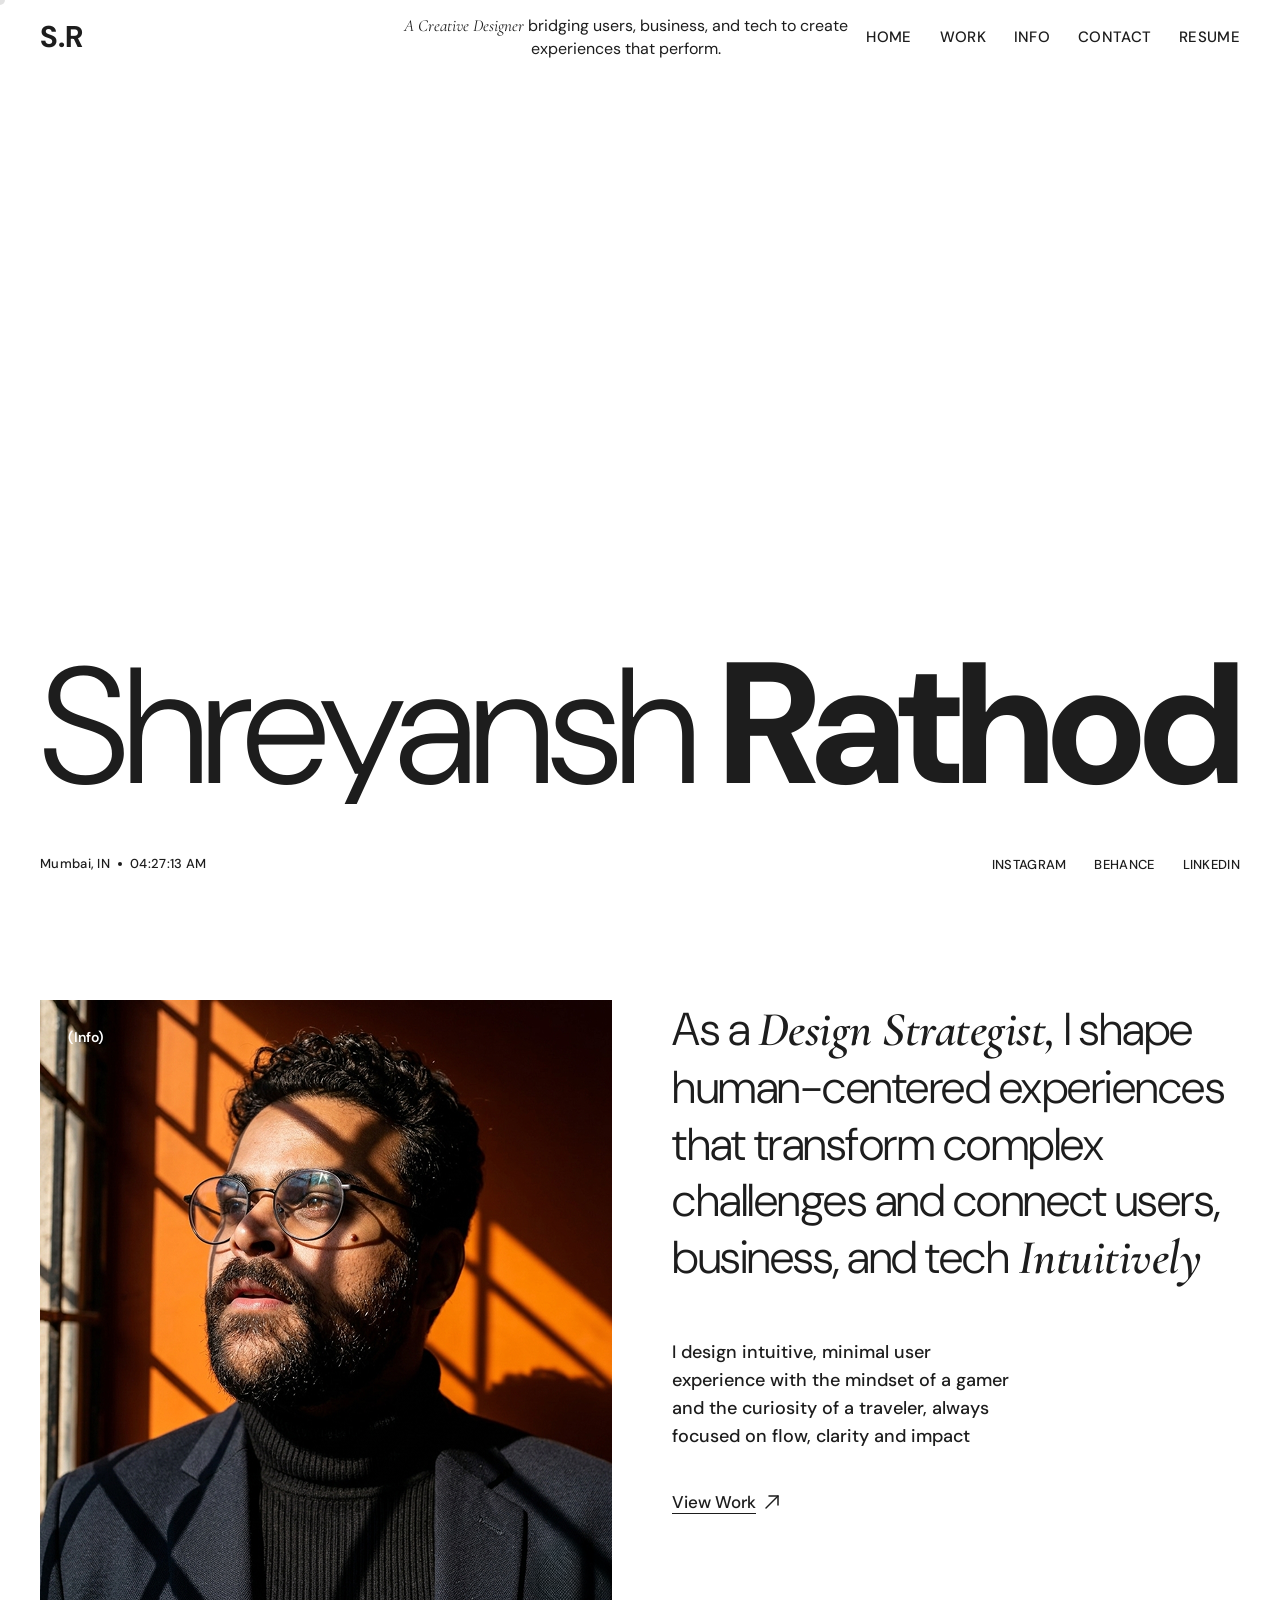
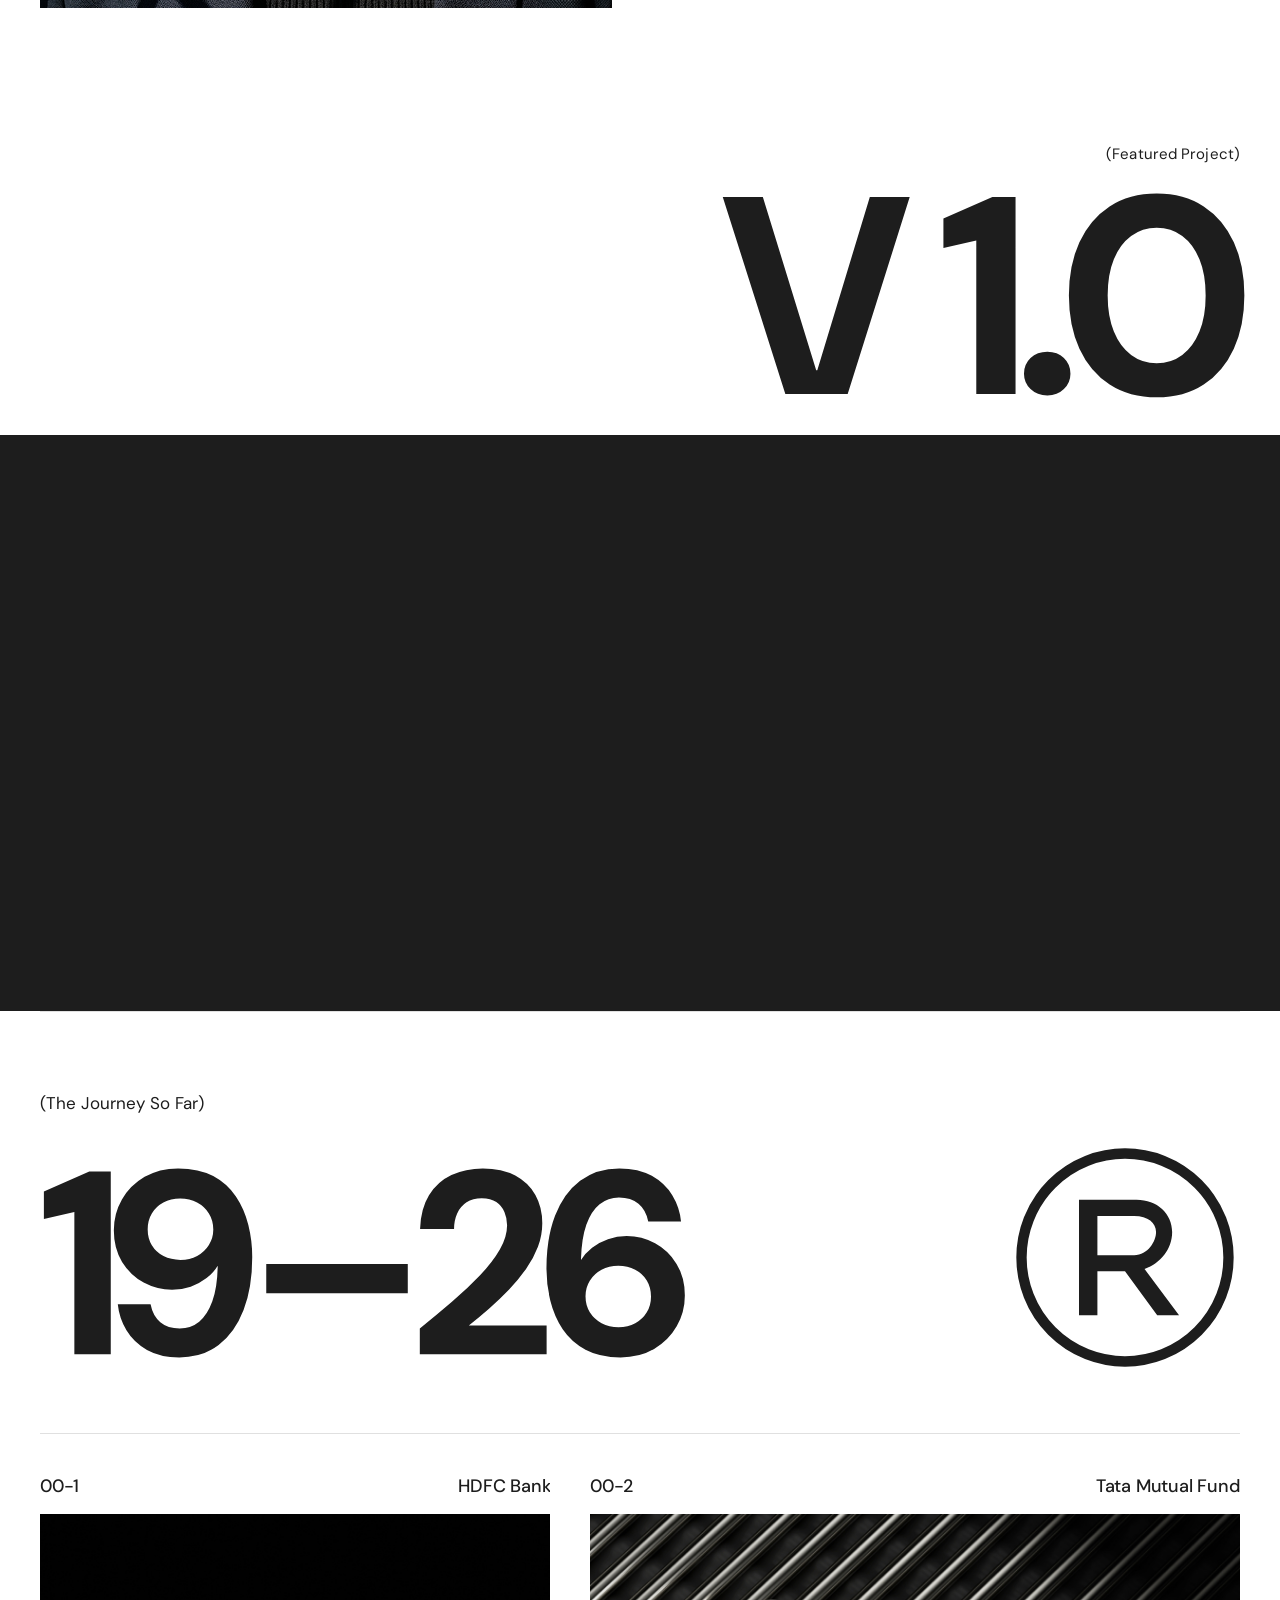
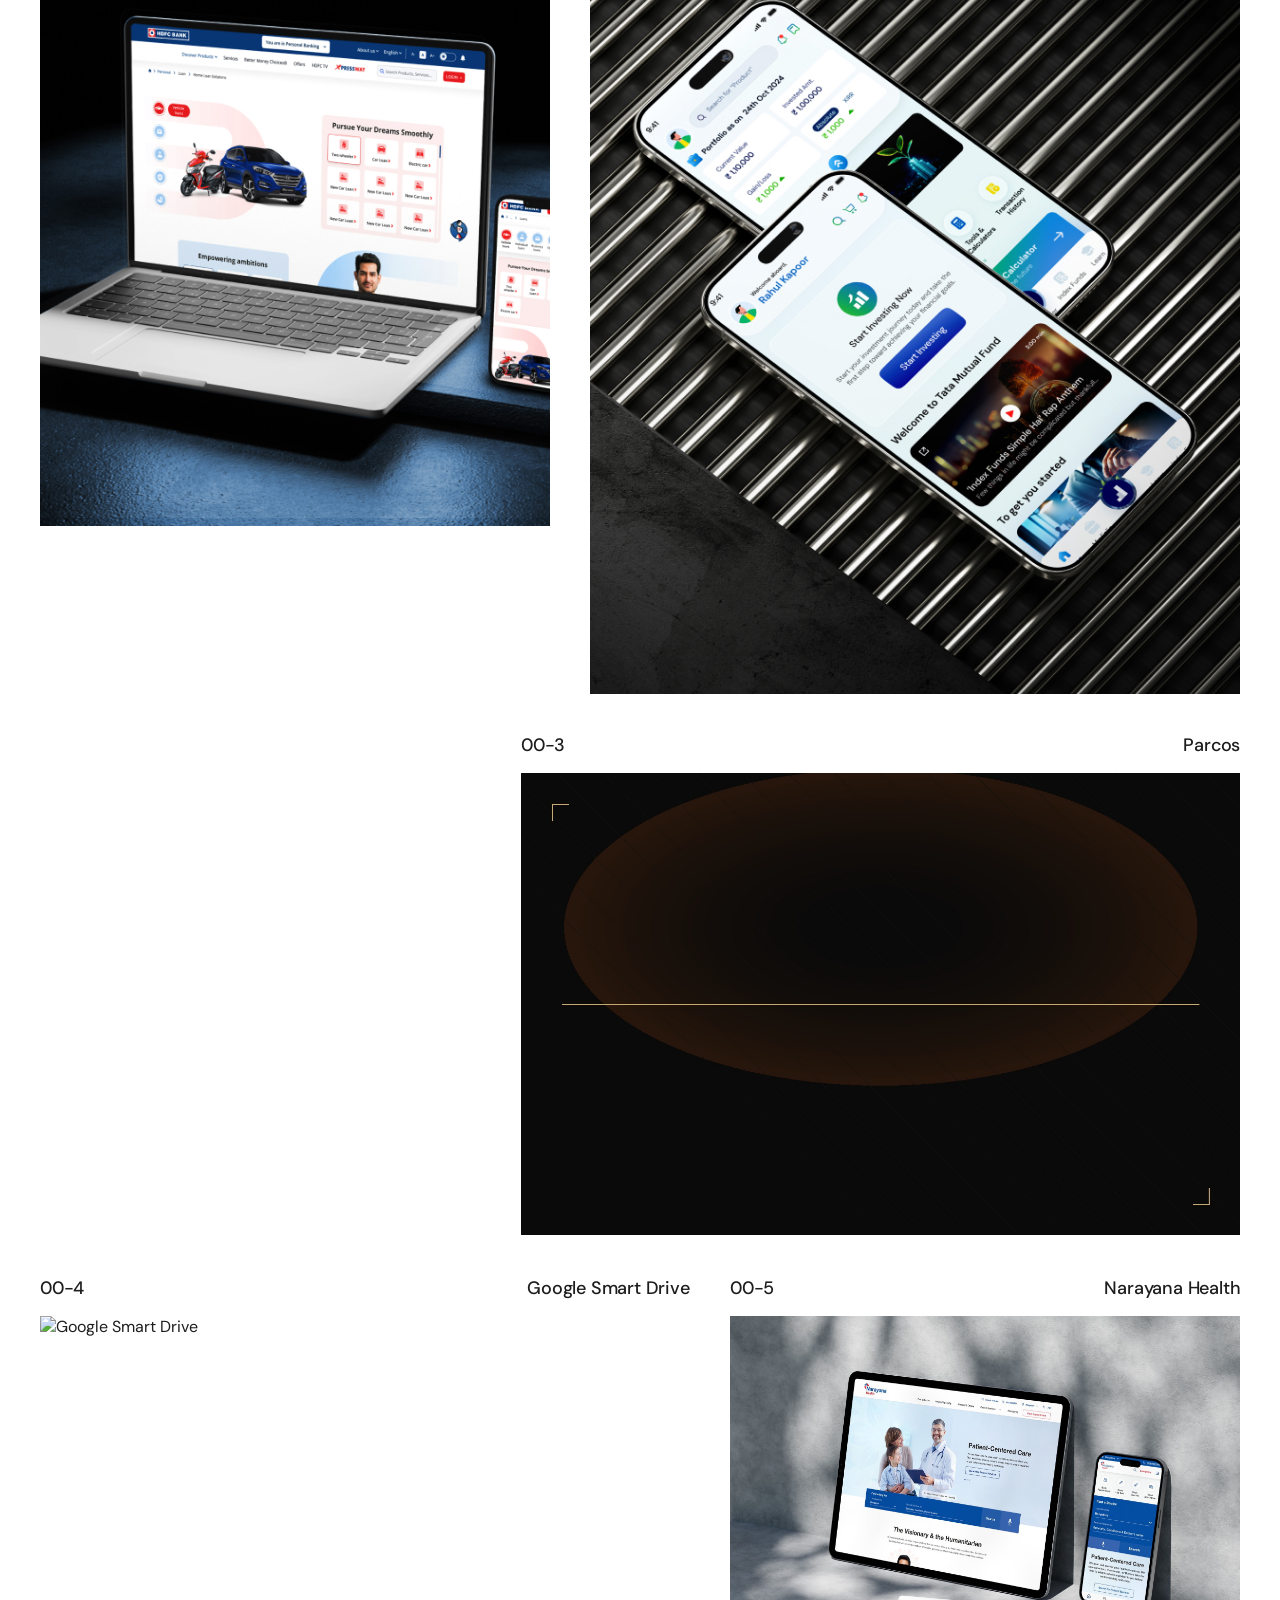
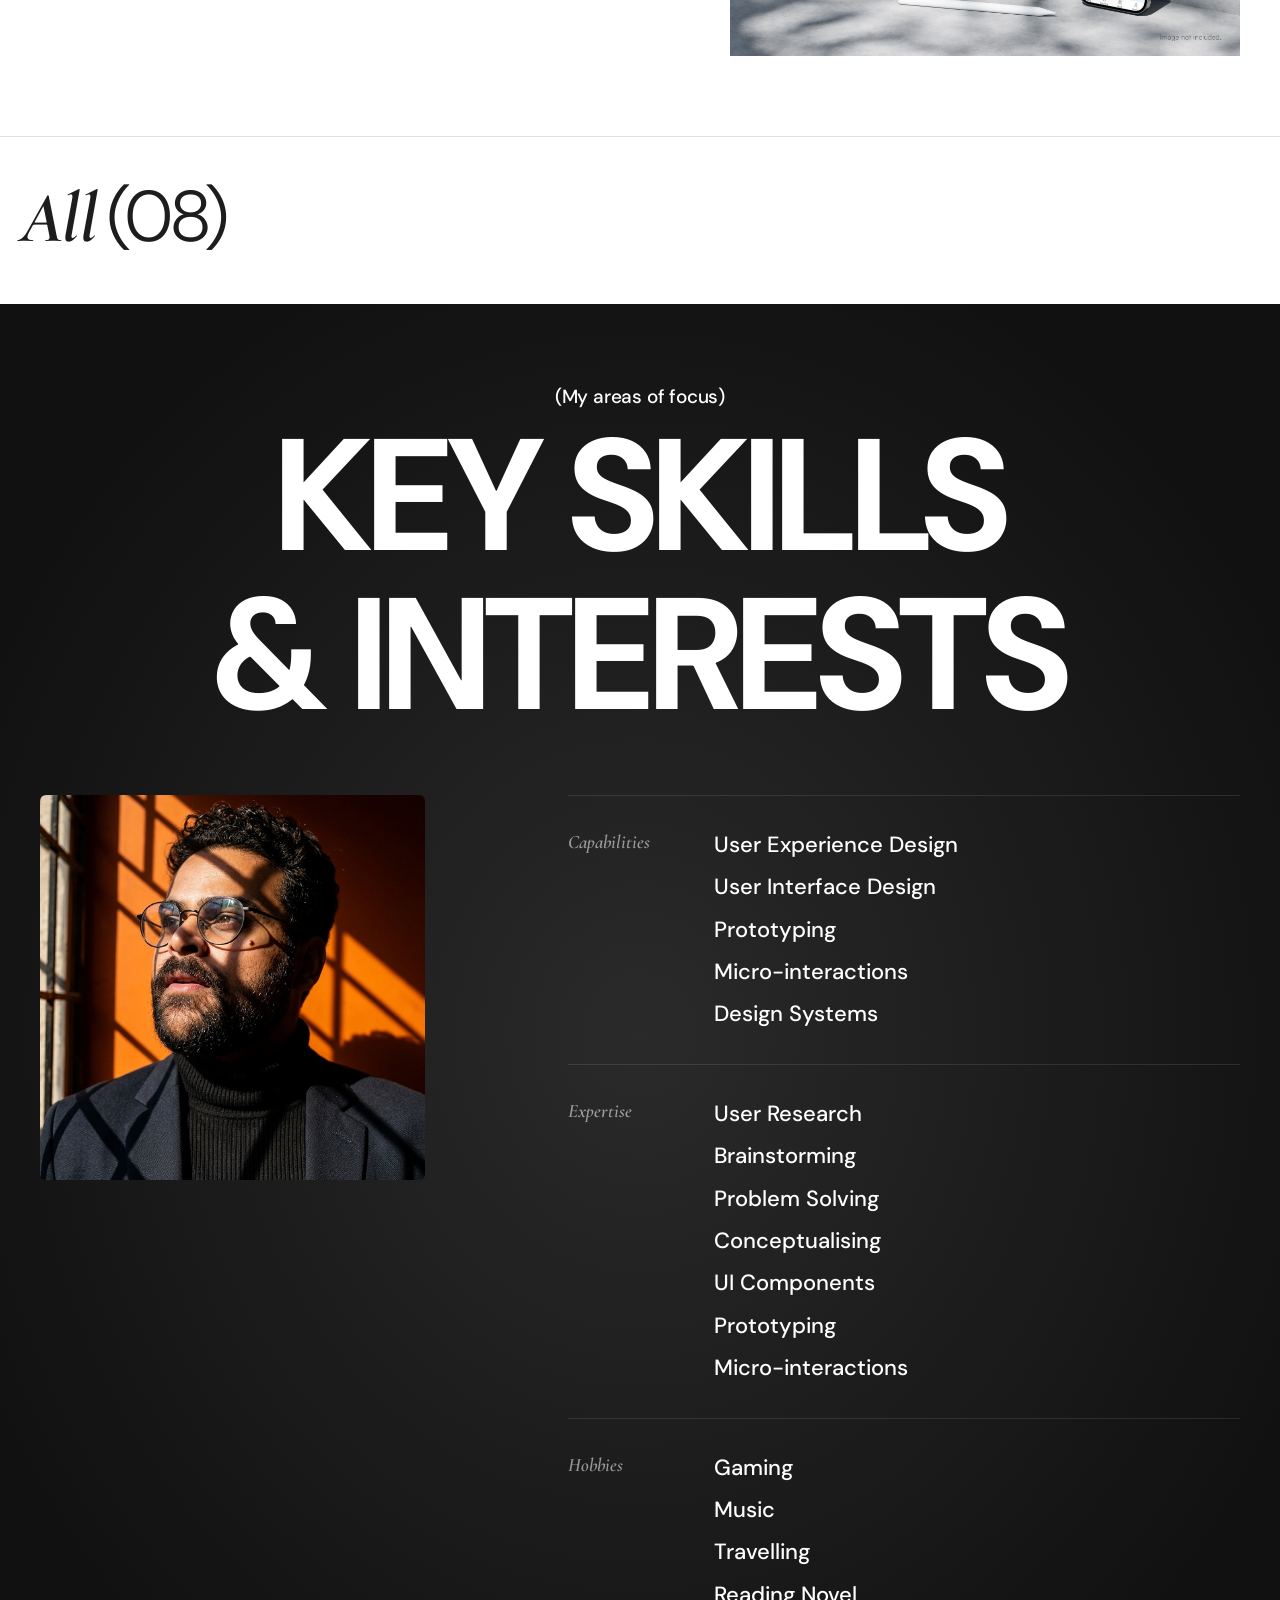
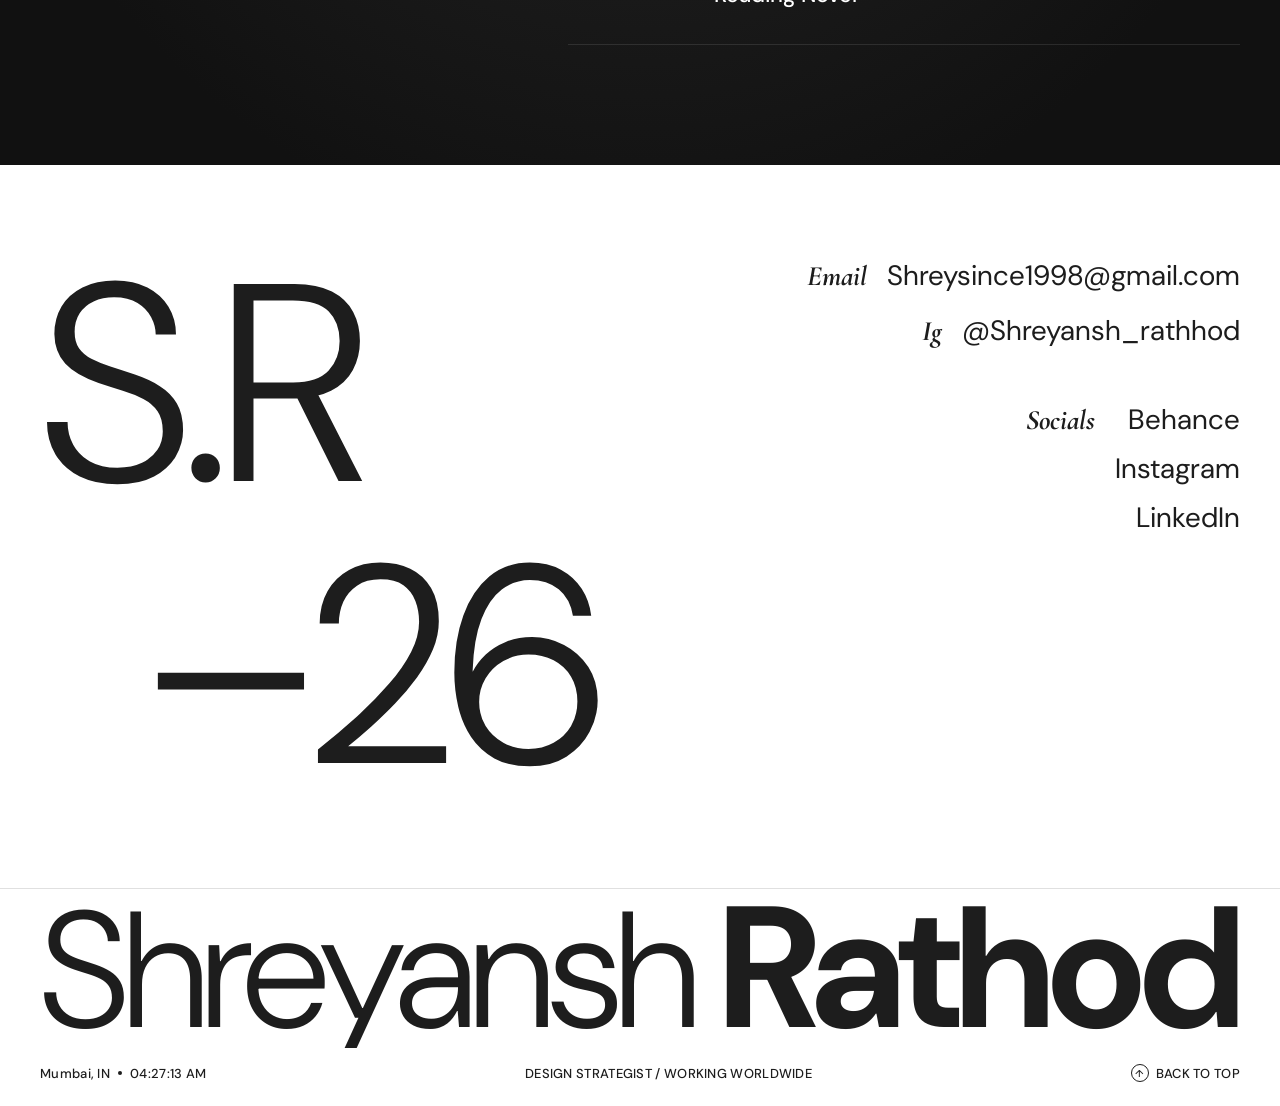
==== commit c3ec1121: "Responsive mobile overhaul — fluid layout + hamburger menu - Separate CSS files per page (index.css," ====
--- a/index.html
+++ b/index.html
@@ -284,10 +284,10 @@
     <div class="skills-img-col">
       <div class="skills-img-wrap reveal">
         <img src="Images/shrey-portfolio-1.png"    class="active" data-skill-img="default" alt="Skills" />
-        <img src="Images/project-images/hdfc-bank.jpg" data-skill-img="ux"      alt="UX" />
-        <img src="Images/project-images/hdfc-bank.jpg" data-skill-img="ui"      alt="UI" />
-        <img src="Images/project-images/tata-mf.jpg" data-skill-img="proto"   alt="Prototype" />
-        <img src="Images/project-images/tata-mf.jpg" data-skill-img="research" alt="Research" />
+        <img src="Images/skills/ux.svg"        data-skill-img="ux"       alt="User Experience Design — wireframes &amp; flows" />
+        <img src="Images/skills/ui.svg"        data-skill-img="ui"       alt="User Interface Design — components, type, colour" />
+        <img src="Images/skills/proto.svg"     data-skill-img="proto"    alt="Prototyping — flows, states, micro-interactions" />
+        <img src="Images/skills/research.svg"  data-skill-img="research" alt="User Research — interview, cluster, synthesise" />
         <!-- Hobbies — one image per interest -->
         <img src="Images/hobbies/gaming.jpg"      data-skill-img="gaming"     alt="Gaming" />
         <img src="Images/hobbies/music.jpg"       data-skill-img="music"      alt="Music" />
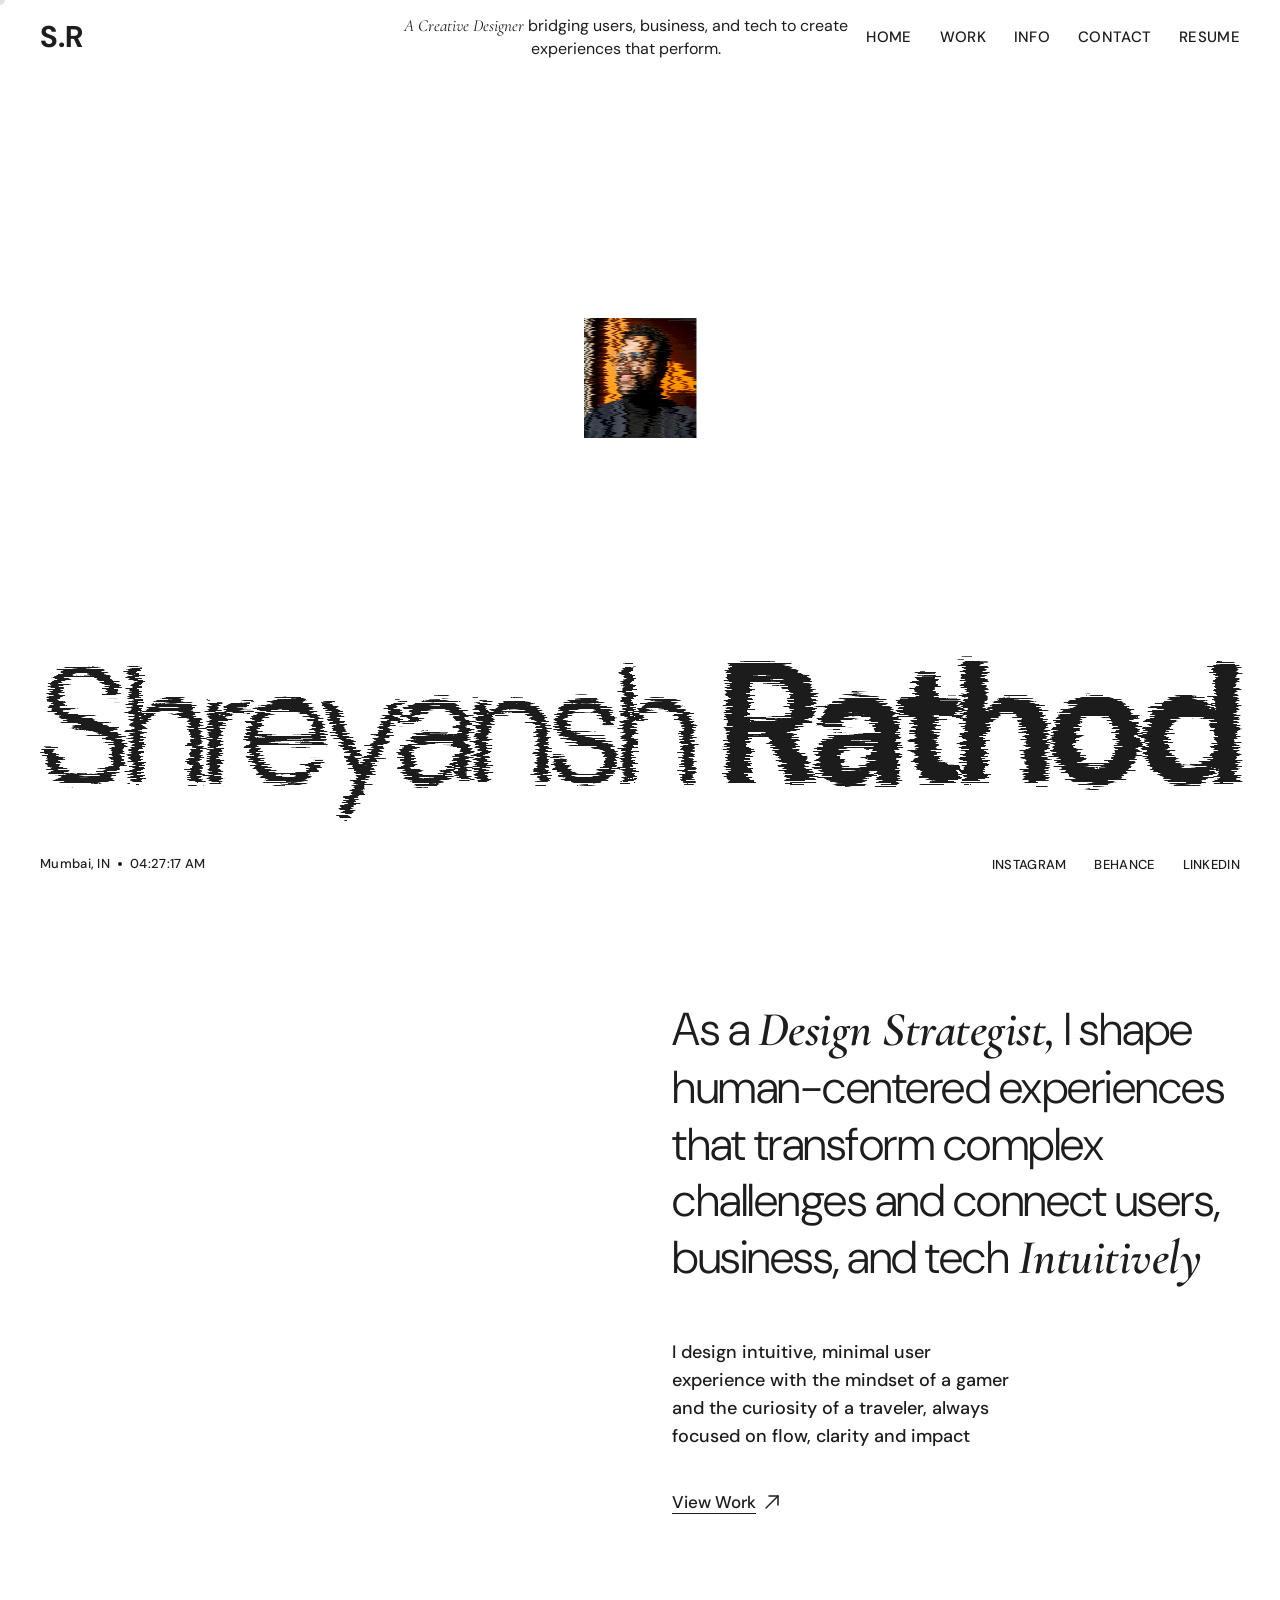
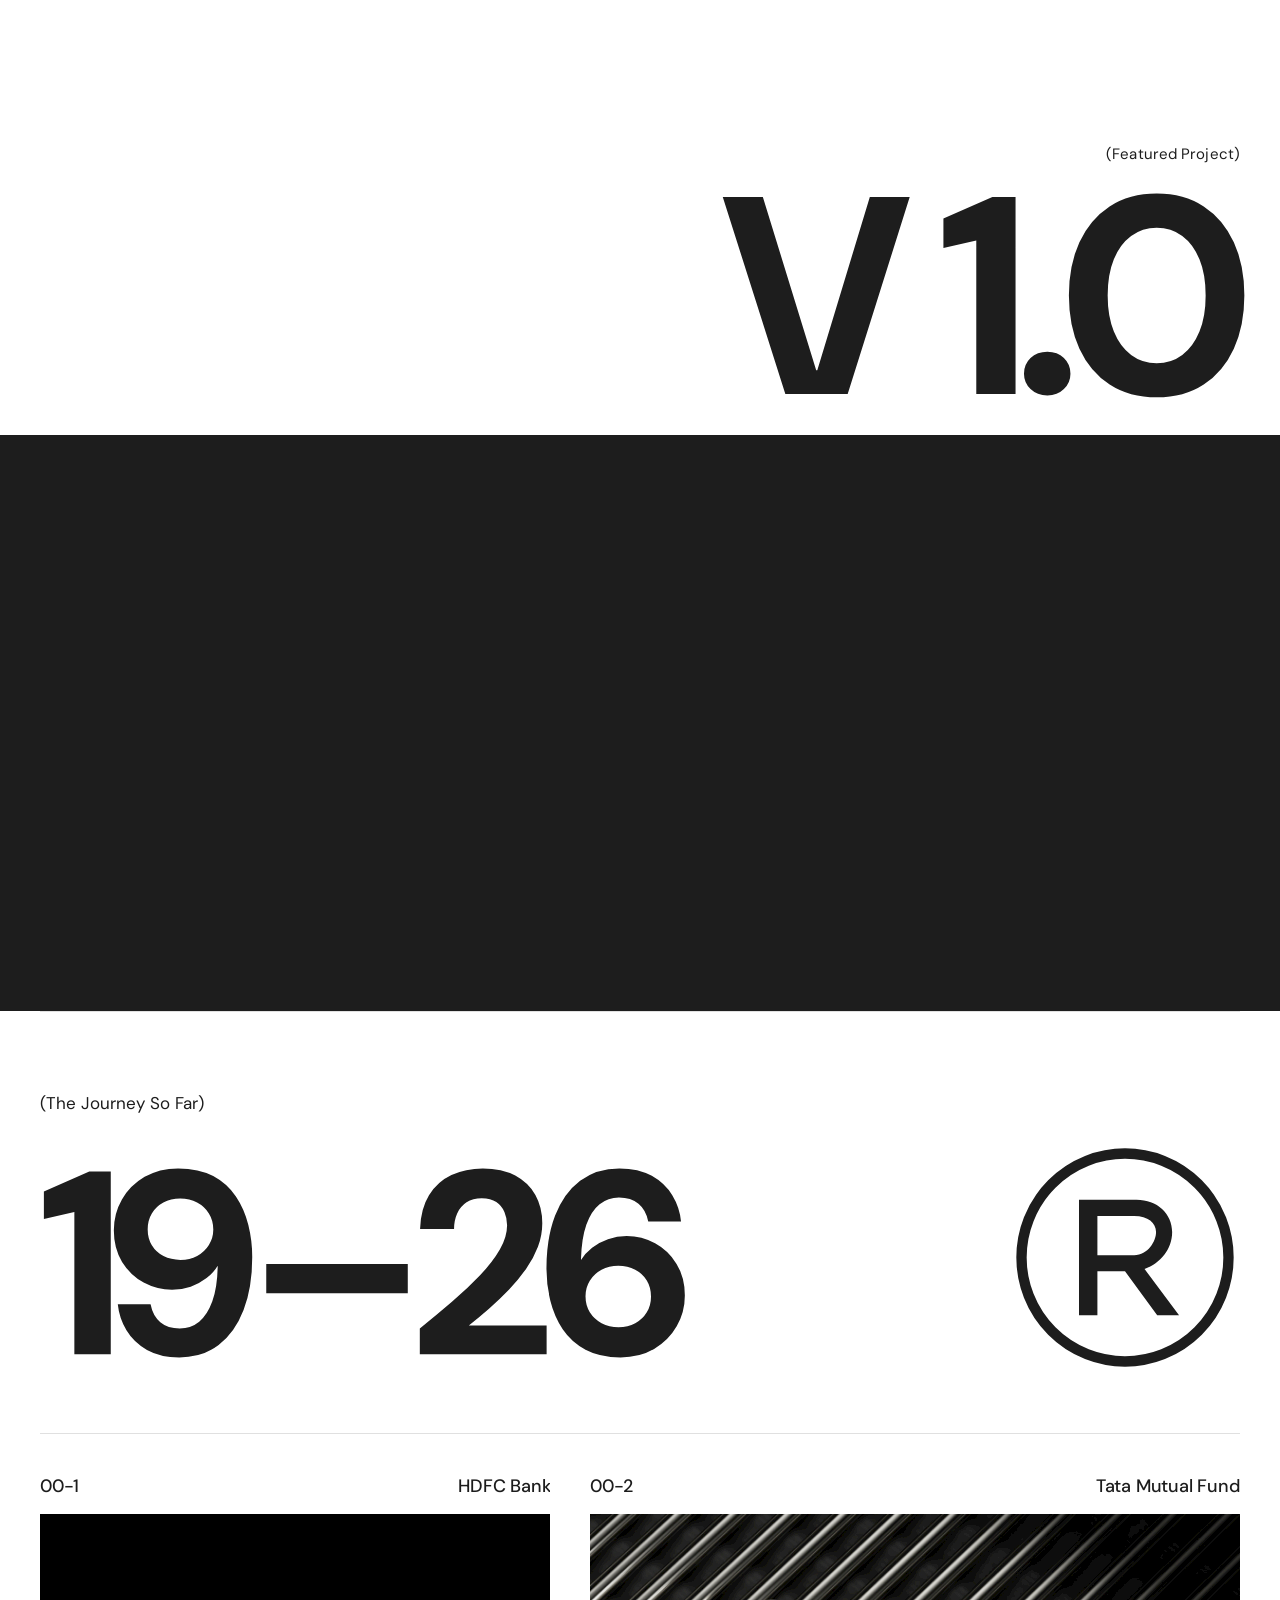
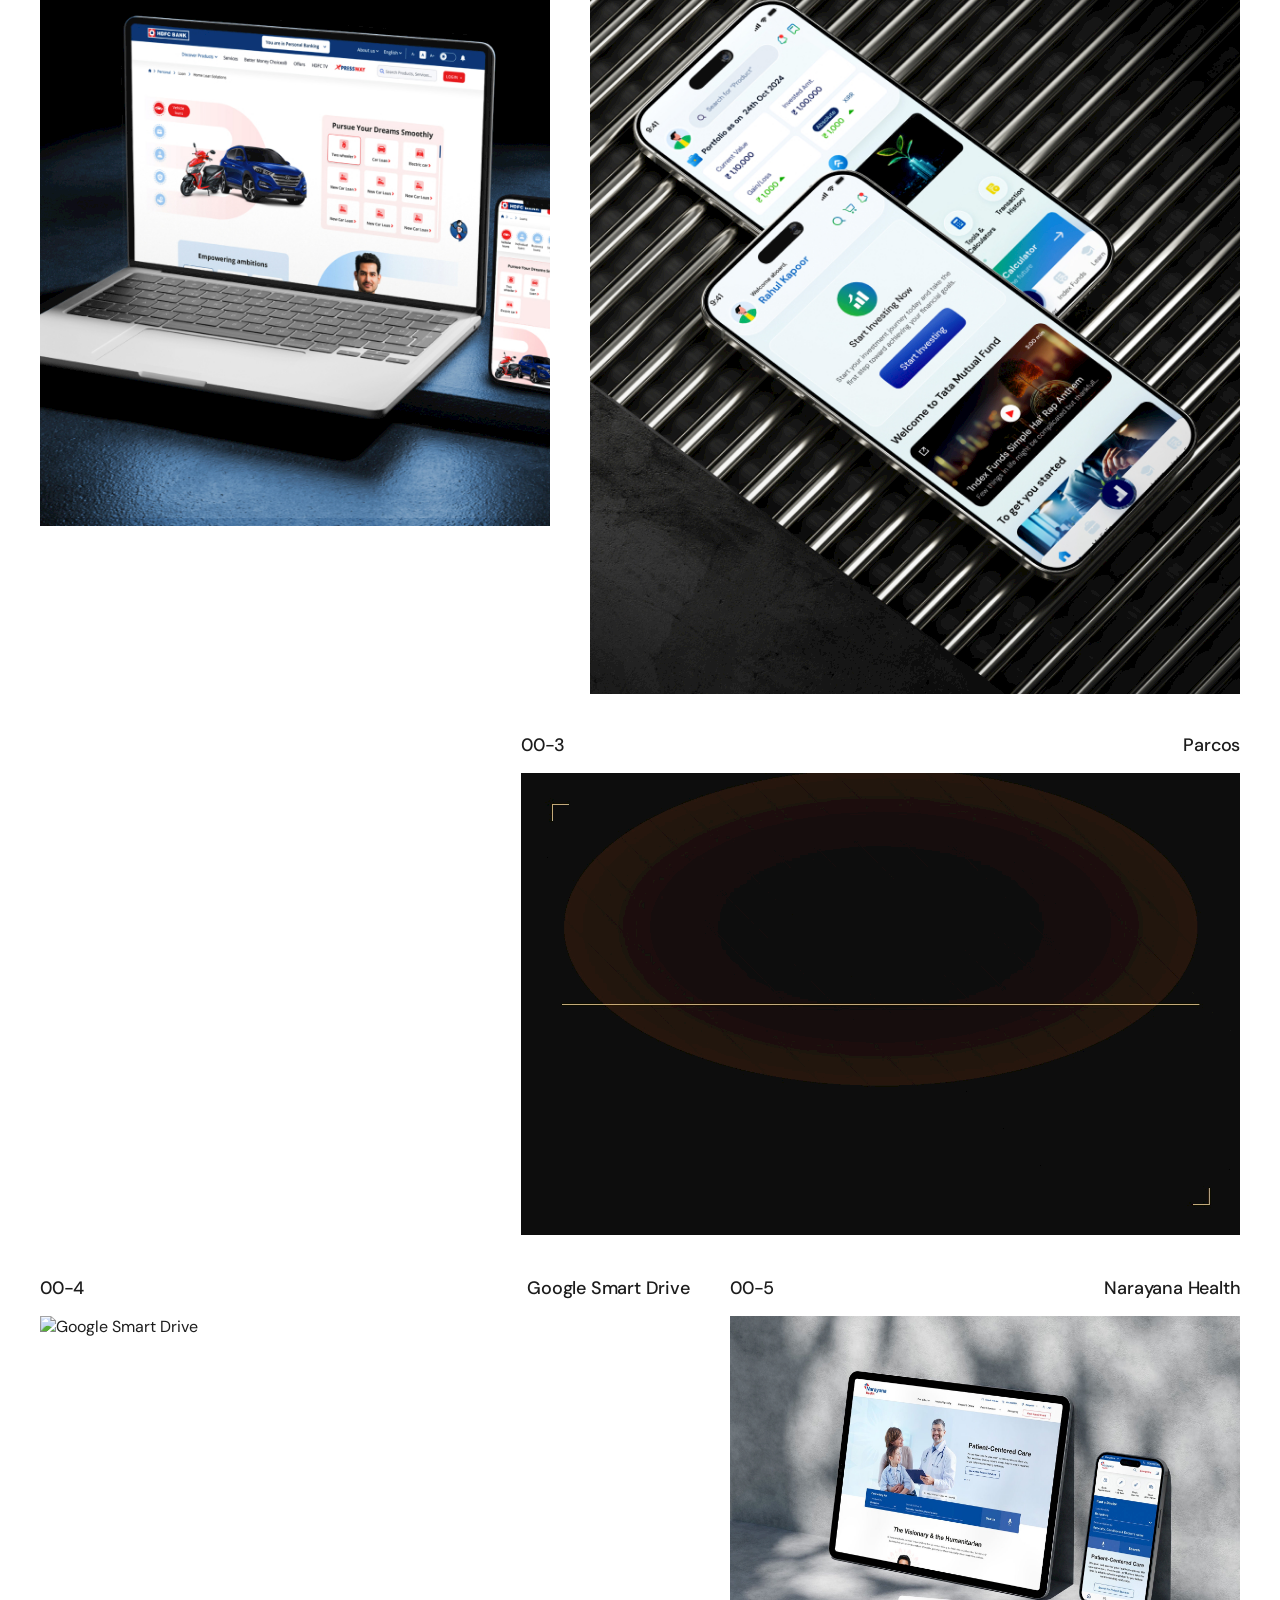
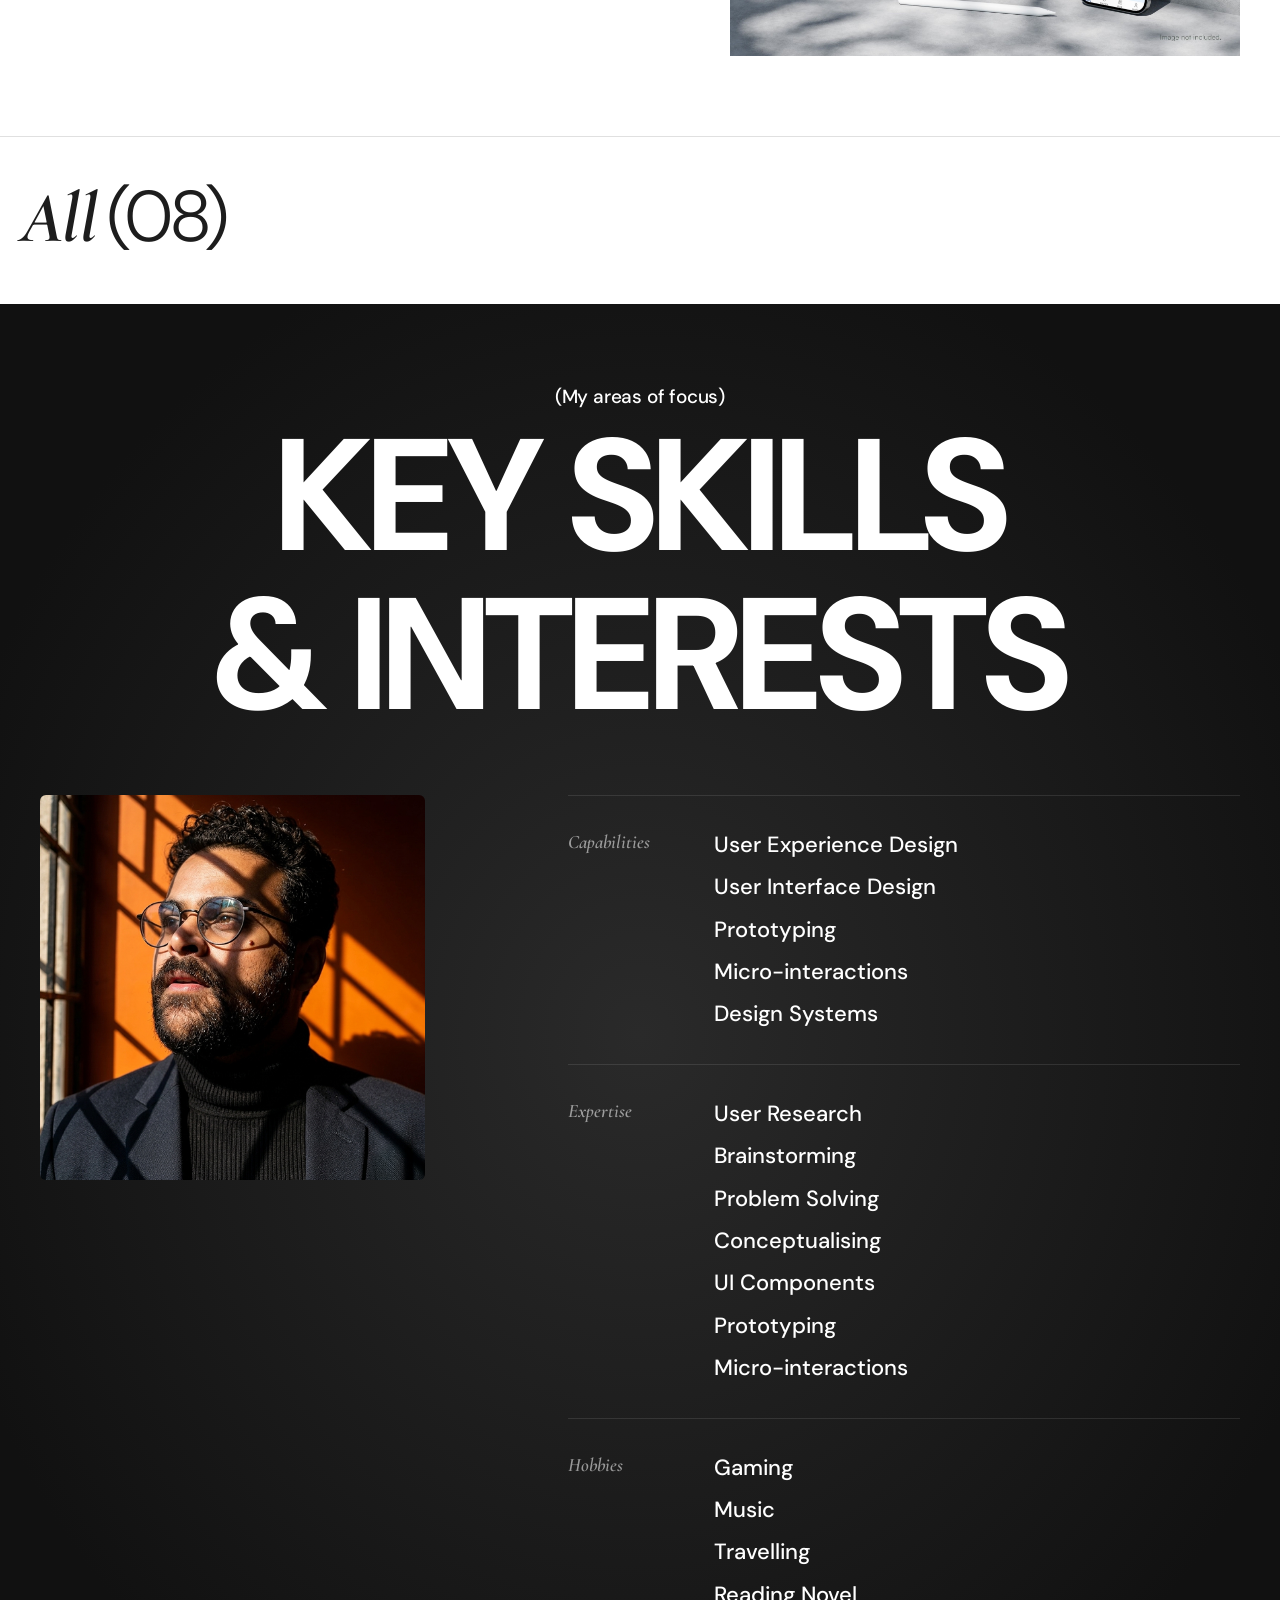
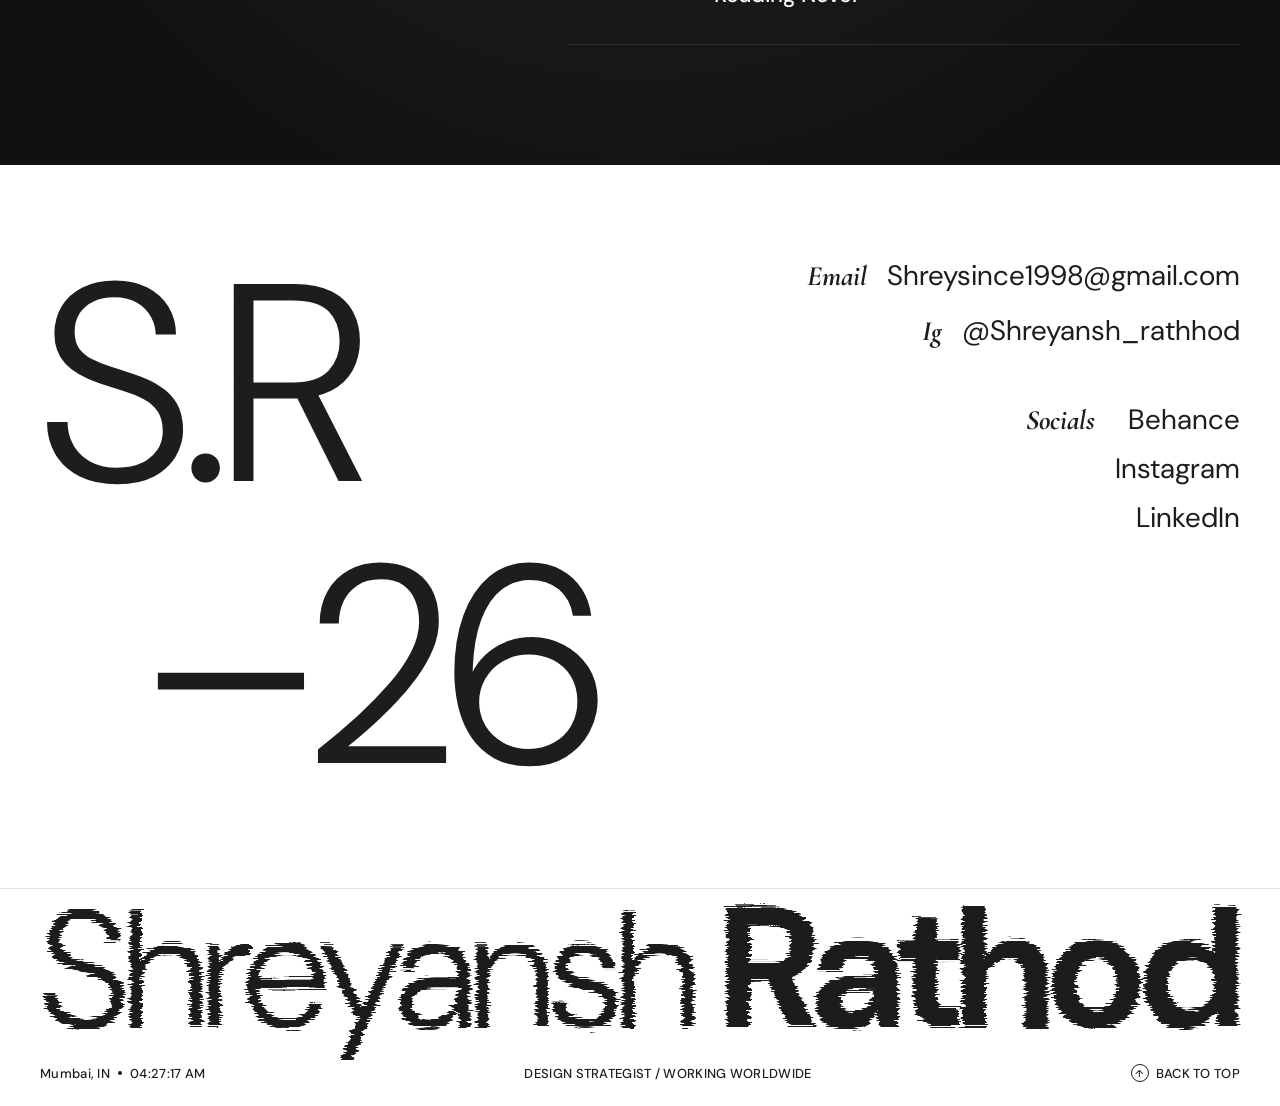
==== commit 000d0028: "Responsive mobile overhaul — fluid layout + hamburger menu - Separate CSS files per page (index.css," ====
--- a/index.html
+++ b/index.html
@@ -22,6 +22,27 @@
     <span class="loader-char">R</span>
   </div>
 </div>
+
+<!-- ==================== GLOBAL DUST-DISTORTION FILTERS ====================
+     Filters for the hero name, footer name, and (dynamically) project cards.
+     Each filter has its own feTurbulence + feDisplacementMap so JS can drive
+     them independently. scale="0" at rest = visually a no-op. -->
+<svg class="dust-defs" width="0" height="0" aria-hidden="true" focusable="false">
+  <defs>
+    <filter id="text-distort-hero" x="-15%" y="-15%" width="130%" height="130%">
+      <feTurbulence id="textTurbHero" type="fractalNoise" baseFrequency="0.018 0.7"
+                    numOctaves="2" seed="3" stitchTiles="stitch" result="noise" />
+      <feDisplacementMap id="textMapHero" in="SourceGraphic" in2="noise"
+                         scale="0" xChannelSelector="R" yChannelSelector="G" />
+    </filter>
+    <filter id="text-distort-footer" x="-15%" y="-15%" width="130%" height="130%">
+      <feTurbulence id="textTurbFooter" type="fractalNoise" baseFrequency="0.018 0.7"
+                    numOctaves="2" seed="9" stitchTiles="stitch" result="noise" />
+      <feDisplacementMap id="textMapFooter" in="SourceGraphic" in2="noise"
+                         scale="0" xChannelSelector="R" yChannelSelector="G" />
+    </filter>
+  </defs>
+</svg>
 
 <!-- ==================== CURSOR ==================== -->
 <div id="cursor"></div>
@@ -94,6 +115,27 @@
     </ul>
   </div>
 </section>
+
+<!-- ==================== HERO PORTRAIT (floating, dust-distort on scroll) ==================== -->
+<div class="hero-carousel" id="heroCarousel" aria-hidden="true">
+  <!-- Inline SVG defs for the distortion filter (dust effect) -->
+  <svg class="hc-defs" width="0" height="0" aria-hidden="true" focusable="false">
+    <defs>
+      <filter id="hc-distort" x="-15%" y="-15%" width="130%" height="130%">
+        <feTurbulence id="hcTurb" type="fractalNoise" baseFrequency="0.012 0.55"
+                      numOctaves="2" seed="3" stitchTiles="stitch" result="noise" />
+        <feDisplacementMap id="hcDistortMap" in="SourceGraphic" in2="noise"
+                           scale="2" xChannelSelector="R" yChannelSelector="G" />
+      </filter>
+    </defs>
+  </svg>
+
+  <div class="hc-frame">
+    <img src="Images/shrey-portfolio-1.png" class="hc-img active" alt="" />
+    <div class="hc-dust" id="hcDust" aria-hidden="true"></div>
+    <span class="hc-tag">(Info)</span>
+  </div>
+</div>
 
 <!-- ==================== ABOUT ==================== -->
 <section id="about">
@@ -877,6 +919,281 @@
     closeMenu();
   });
 });
+
+/* =============================================
+   HERO PORTRAIT — scroll-driven dust distortion
+   Single portrait image. The faster you scroll,
+   the more the SVG displacement scale + grain
+   overlay intensify. Decays smoothly at rest.
+============================================= */
+(function () {
+  const carousel    = document.getElementById('heroCarousel');
+  const aboutWrap   = document.querySelector('.about-img-wrap');
+  const heroSection = document.getElementById('hero');
+  if (!carousel || !aboutWrap || !heroSection) return;
+
+  document.body.classList.add('has-hero-carousel');
+
+  const distortMap  = document.getElementById('hcDistortMap');
+  const turb        = document.getElementById('hcTurb');
+  const dust        = document.getElementById('hcDust');
+
+  const LAND_AT     = 0.78;
+  const START_W     = 113;
+  const START_H     = 120;
+  const MAX_SCALE   = 38;    // peak displacement scale
+  const BASE_SCALE  = 1.2;   // resting filmic distortion
+  const DECAY       = 0.90;  // per-frame velocity decay
+  const SCROLL_KICK = 1.4;   // multiplier on scroll-delta per event
+
+  let landed        = false;
+  let rafPending    = false;
+  let lastScrollY   = window.scrollY;
+  let velocity      = 0;
+  let dustRaf       = null;
+  let seed          = 3;
+
+  function lerp(a, b, t) { return a + (b - a) * t; }
+  function easeInOut(t)  { return t < 0.5 ? 2 * t * t : 1 - Math.pow(-2 * t + 2, 2) / 2; }
+  function clamp(v, lo, hi) { return Math.min(hi, Math.max(lo, v)); }
+
+  function applyDust() {
+    const intensity = clamp(velocity, 0, 60);
+    // Displacement scale — image warps with scroll
+    const scale = BASE_SCALE + (intensity / 60) * MAX_SCALE;
+    distortMap.setAttribute('scale', scale.toFixed(2));
+
+    // Re-seed the noise so the dust pattern shifts, looks like drifting particles
+    if (intensity > 4) {
+      seed = (seed + 0.6) % 100;
+      turb.setAttribute('seed', seed.toFixed(2));
+    }
+
+    // Dust overlay opacity scales with velocity
+    const op = clamp(intensity / 38, 0, 0.85);
+    dust.style.opacity = op.toFixed(3);
+
+    // Subtle drift on dust position so particles "move"
+    const drift = intensity * 0.4;
+    dust.style.backgroundPosition =
+      `${Math.sin(seed * 0.7) * drift}px ${Math.cos(seed * 0.5) * drift}px`;
+  }
+
+  function decayLoop() {
+    velocity *= DECAY;
+    applyDust();
+    if (velocity > 0.25) {
+      dustRaf = requestAnimationFrame(decayLoop);
+    } else {
+      velocity = 0;
+      applyDust();
+      dustRaf = null;
+    }
+  }
+  function pumpVelocity(amount) {
+    velocity = clamp(velocity + amount, 0, 60);
+    applyDust();
+    if (!dustRaf) dustRaf = requestAnimationFrame(decayLoop);
+  }
+
+  function applyFrame() {
+    rafPending = false;
+
+    const heroH    = heroSection.offsetHeight || window.innerHeight;
+    const progress = clamp(window.scrollY / heroH, 0, 1);
+    const eased    = easeInOut(progress);
+
+    const r       = aboutWrap.getBoundingClientRect();
+    const startCx = window.innerWidth  / 2;
+    const startCy = window.innerHeight * 0.42;
+    const endCx   = r.left + r.width  / 2;
+    const endCy   = r.top  + r.height / 2;
+
+    const w  = lerp(START_W, r.width,  eased);
+    const h  = lerp(START_H, r.height, eased);
+    const cx = lerp(startCx, endCx,    eased);
+    const cy = lerp(startCy, endCy,    eased);
+
+    carousel.style.width  = w  + 'px';
+    carousel.style.height = h  + 'px';
+    carousel.style.left   = cx + 'px';
+    carousel.style.top    = cy + 'px';
+
+    if (progress >= LAND_AT && !landed) {
+      landed = true;
+      carousel.classList.add('landed');
+    } else if (progress < LAND_AT && landed) {
+      landed = false;
+      carousel.classList.remove('landed');
+    }
+  }
+  function schedule() {
+    if (rafPending) return;
+    rafPending = true;
+    requestAnimationFrame(applyFrame);
+  }
+
+  // Each scroll event pumps the velocity proportional to the scroll delta.
+  window.addEventListener('scroll', () => {
+    schedule();
+    const dy = Math.abs(window.scrollY - lastScrollY);
+    lastScrollY = window.scrollY;
+    if (dy > 0) pumpVelocity(dy * SCROLL_KICK);
+  }, { passive: true });
+  window.addEventListener('resize', schedule);
+
+  applyFrame();
+  applyDust();
+
+  // Reveal — pump a big velocity spike so the image "dust-dissolves" in.
+  setTimeout(() => {
+    carousel.classList.add('show');
+    pumpVelocity(55);
+    const heroH = heroSection.offsetHeight || window.innerHeight;
+    if (window.scrollY / heroH >= LAND_AT) {
+      landed = true;
+      carousel.classList.add('landed');
+    }
+  }, 1800);
+})();
+
+/* =============================================
+   DUST DISTORTION — hero name, footer name,
+   project-card hover. Same noise filter, each
+   target gets its own controller for an
+   independent velocity + decay.
+============================================= */
+(function () {
+  const SVG_NS = 'http://www.w3.org/2000/svg';
+
+  // Reusable factory — pumps a velocity, decays each rAF tick,
+  // maps to feDisplacementMap "scale" and rotates feTurbulence "seed".
+  function createDistortionController(opts) {
+    const map   = opts.map;
+    const turb  = opts.turb;
+    const MAX   = opts.max   != null ? opts.max   : 18;
+    const BASE  = opts.base  != null ? opts.base  : 0;
+    const DECAY = opts.decay != null ? opts.decay : 0.88;
+    const CAP   = opts.cap   != null ? opts.cap   : 60;
+
+    let velocity = 0;
+    let raf      = null;
+    let seed     = Math.random() * 90;
+
+    function apply() {
+      const norm  = Math.min(velocity, CAP) / CAP;
+      const scale = BASE + norm * MAX;
+      map.setAttribute('scale', scale.toFixed(2));
+      if (velocity > 3) {
+        seed = (seed + 0.75) % 100;
+        turb.setAttribute('seed', seed.toFixed(2));
+      }
+    }
+    function loop() {
+      velocity *= DECAY;
+      apply();
+      if (velocity > 0.25) {
+        raf = requestAnimationFrame(loop);
+      } else {
+        velocity = 0;
+        apply();
+        raf = null;
+      }
+    }
+    return {
+      pump(amount) {
+        velocity = Math.min(CAP, velocity + amount);
+        apply();
+        if (!raf) raf = requestAnimationFrame(loop);
+      }
+    };
+  }
+
+  // ── HERO NAME — glitches in right after the loader fades ──
+  const heroTurb = document.getElementById('textTurbHero');
+  const heroMap  = document.getElementById('textMapHero');
+  if (heroTurb && heroMap) {
+    const heroDistort = createDistortionController({
+      turb: heroTurb, map: heroMap, max: 34, decay: 0.945
+    });
+    // Loader fades at 1400ms → name .show fires at +100ms → glitch sync to that.
+    window.addEventListener('load', () => {
+      setTimeout(() => heroDistort.pump(70), 1500);
+      // Second pump 400ms later for a "double-glitch" reveal feel
+      setTimeout(() => heroDistort.pump(45), 1900);
+    });
+  }
+
+  // ── FOOTER NAME — glitches the moment the name row reveals ──
+  const footTurb = document.getElementById('textTurbFooter');
+  const footMap  = document.getElementById('textMapFooter');
+  const footFirst = document.getElementById('footFirst');
+  if (footTurb && footMap && footFirst) {
+    const footerDistort = createDistortionController({
+      turb: footTurb, map: footMap, max: 34, decay: 0.945
+    });
+    // Piggy-back on the existing IntersectionObserver by watching the
+    // .show class that it sets — keeps this code decoupled.
+    const mo = new MutationObserver(() => {
+      if (footFirst.classList.contains('show')) {
+        footerDistort.pump(70);
+        setTimeout(() => footerDistort.pump(45), 400);
+        mo.disconnect();
+      }
+    });
+    mo.observe(footFirst, { attributes: true, attributeFilter: ['class'] });
+  }
+
+  // ── PROJECT CARDS — each card gets its own filter so they don't
+  //    bleed into each other when you swipe between them quickly. ──
+  const dustDefs = document.querySelector('.dust-defs defs');
+  const projectCards = document.querySelectorAll('.proj-card');
+  if (dustDefs && projectCards.length) {
+    projectCards.forEach((card, i) => {
+      const filterId = `proj-distort-${i}`;
+
+      const filter = document.createElementNS(SVG_NS, 'filter');
+      filter.setAttribute('id',     filterId);
+      filter.setAttribute('x',      '-10%');
+      filter.setAttribute('y',      '-10%');
+      filter.setAttribute('width',  '120%');
+      filter.setAttribute('height', '120%');
+
+      const turb = document.createElementNS(SVG_NS, 'feTurbulence');
+      turb.setAttribute('type',          'fractalNoise');
+      turb.setAttribute('baseFrequency', '0.015 0.55');
+      turb.setAttribute('numOctaves',    '2');
+      turb.setAttribute('seed',          String(5 + i * 3));
+      turb.setAttribute('stitchTiles',   'stitch');
+      turb.setAttribute('result',        'noise');
+      filter.appendChild(turb);
+
+      const map = document.createElementNS(SVG_NS, 'feDisplacementMap');
+      map.setAttribute('in',                'SourceGraphic');
+      map.setAttribute('in2',               'noise');
+      map.setAttribute('scale',             '0');
+      map.setAttribute('xChannelSelector',  'R');
+      map.setAttribute('yChannelSelector',  'G');
+      filter.appendChild(map);
+
+      dustDefs.appendChild(filter);
+      card.style.filter = `url(#${filterId})`;
+
+      const controller = createDistortionController({
+        turb, map, max: 28, decay: 0.90
+      });
+
+      // Big initial pump on enter; mousemove keeps the glitch alive
+      // while inside, and another pump on leave gives a "snap-back" ripple.
+      card.addEventListener('mouseenter', () => controller.pump(55));
+      card.addEventListener('mousemove', e => {
+        const speed = Math.abs(e.movementX || 0) + Math.abs(e.movementY || 0);
+        if (speed > 1) controller.pump(speed * 0.35);
+      });
+      card.addEventListener('mouseleave', () => controller.pump(30));
+    });
+  }
+})();
 </script>
 
 </body>
--- a/index.css
+++ b/index.css
@@ -333,8 +333,9 @@
       display: flex; align-items: baseline;
       justify-content: space-between;
       gap: 0;
-      /* clip-path clips vertically for the slide-up anim without cutting horizontal glyphs */
-      clip-path: inset(0 -60px);
+      /* Expanded vertical inset (-50px) so the dust-distort filter has room
+         to push pixels up/down without being clipped at the row edges. */
+      clip-path: inset(-50px -60px);
     }
     .hero-first {
       font-family: var(--font-sans);
@@ -344,7 +345,9 @@
       color: var(--dark);
       line-height: 0.92;
       white-space: nowrap;
-      transform: translateY(110%);
+      /* Push start further down so the expanded clip doesn't leak the
+         slid-down text during the reveal. */
+      transform: translateY(150%);
       transition: transform 1.1s var(--ease-out) 0.3s;
     }
     .hero-last {
@@ -355,7 +358,7 @@
       color: var(--dark);
       line-height: 0.92;
       white-space: nowrap;
-      transform: translateY(110%);
+      transform: translateY(150%);
       transition: transform 1.1s var(--ease-out) 0.5s;
     }
     .hero-first.show, .hero-last.show { transform: translateY(0); }
@@ -386,6 +389,115 @@
       transition: opacity 0.3s;
     }
     .hero-socials a:hover { opacity: 0.45; }
+
+    /* =============================================
+       HERO IMAGE COUNTER
+       Floating image stack in the viewport that
+       cycles fast in the hero, then scroll-morphs
+       into the .about-img-wrap slot pixel-perfectly.
+    ============================================= */
+    .hero-carousel {
+      position: fixed;
+      left: 50vw;
+      top: 42vh;
+      width: 113px;
+      height: 120px;
+      transform: translate(-50%, -50%);
+      z-index: 6;
+      pointer-events: none;
+      opacity: 0;
+      transition: opacity 0.8s var(--ease-out) 1.3s;
+      will-change: width, height, left, top;
+    }
+    .hero-carousel.show { opacity: 1; }
+    .hc-frame {
+      position: relative;
+      width: 100%;
+      height: 100%;
+      overflow: hidden;
+      background: var(--dark);
+      isolation: isolate; /* contain blend mode of dust overlay */
+    }
+    /* SVG defs nodes are purely filter holders — never visible */
+    .hc-defs, .dust-defs {
+      position: absolute;
+      width: 0; height: 0;
+      overflow: hidden;
+      pointer-events: none;
+    }
+
+    /* Hero + footer wordmarks get the dust-distortion filter.
+       Scale stays 0 at rest, JS pumps it on reveal. */
+    .hero-first, .hero-last { filter: url(#text-distort-hero); }
+    .foot-first, .foot-last { filter: url(#text-distort-footer); }
+
+    /* Project cards get a per-card filter applied via inline style in JS.
+       This rule just hints the GPU + keeps the image edges from clipping. */
+    .proj-card {
+      will-change: filter, transform;
+    }
+
+    /* Portrait image — the SVG turbulence filter gives it the distortion;
+       JS animates the displacement scale based on scroll velocity. */
+    .hero-carousel .hc-img {
+      position: absolute;
+      inset: 0;
+      width: 100%;
+      height: 100%;
+      object-fit: cover;
+      opacity: 0;
+      transform: scale(1.04);
+      filter: url(#hc-distort);
+      transition: opacity 0.45s ease, transform 0.7s var(--ease-out);
+      will-change: filter, transform;
+    }
+    .hero-carousel .hc-img.active {
+      opacity: 1;
+      transform: scale(1);
+    }
+
+    /* DUST OVERLAY — inline SVG fractal noise.
+       Sits on top of the image with mix-blend-mode for a filmic grain.
+       Opacity + transform are driven by scroll velocity in JS. */
+    .hc-dust {
+      position: absolute;
+      inset: -8%;
+      pointer-events: none;
+      opacity: 0;
+      mix-blend-mode: overlay;
+      background-image: url("data:image/svg+xml;utf8,<svg xmlns='http://www.w3.org/2000/svg' width='240' height='240'><filter id='n'><feTurbulence type='fractalNoise' baseFrequency='1.6' numOctaves='2' stitchTiles='stitch'/><feColorMatrix values='0 0 0 0 1   0 0 0 0 1   0 0 0 0 1   0 0 0 0.85 0'/></filter><rect width='100%' height='100%' filter='url(%23n)'/></svg>");
+      background-size: 240px 240px;
+      will-change: opacity, transform, background-position;
+    }
+    /* Second pass — finer dust grain that drifts faster than the base layer */
+    .hc-dust::after {
+      content: '';
+      position: absolute;
+      inset: 0;
+      background-image: url("data:image/svg+xml;utf8,<svg xmlns='http://www.w3.org/2000/svg' width='160' height='160'><filter id='n2'><feTurbulence type='turbulence' baseFrequency='2.4' numOctaves='1' stitchTiles='stitch'/><feColorMatrix values='0 0 0 0 0.9   0 0 0 0 0.9   0 0 0 0 0.9   0 0 0 0.6 0'/></filter><rect width='100%' height='100%' filter='url(%23n2)'/></svg>");
+      background-size: 160px 160px;
+      mix-blend-mode: screen;
+      opacity: 0.65;
+    }
+    .hc-tag {
+      position: absolute;
+      top: 28px; left: 28px;
+      font-size: 14px;
+      font-weight: 600;
+      color: var(--white);
+      letter-spacing: -0.1px;
+      opacity: 0;
+      transition: opacity 0.45s var(--ease-out);
+      z-index: 2;
+      pointer-events: none;
+    }
+    .hero-carousel.landed .hc-tag { opacity: 1; }
+
+    /* When the floating carousel is live, the static
+       about image is invisible — the carousel covers it.
+       Falls back gracefully if JS doesn't run. */
+    body.has-hero-carousel .about-img-wrap > img,
+    body.has-hero-carousel .about-img-wrap > .about-tag { opacity: 0; }
 
     /* =============================================
        SECTION DIVIDER
@@ -731,7 +843,8 @@
       pointer-events: none;
       z-index: 1;
     }
-    .proj-card:hover .proj-img-wrap::after { opacity: 1; }
+    /* Gradient overlay disabled on hover — the dust-distort filter is the hover effect now */
+    .proj-card:hover .proj-img-wrap::after { opacity: 0; }
 
     .proj-img-wrap img {
       width: 100%;
@@ -775,12 +888,13 @@
     }
     .proj-card:hover .proj-cta-arrow { transform: translateX(5px); }
 
-    /* ── Spotlight: dim siblings when one card is hovered ── */
+    /* Sibling dim removed — hovered card glitches via the dust filter instead.
+       Keeping selectors at 1.0 opacity so a future re-enable is one edit. */
     #work:has(.proj-card:hover) .proj-card:not(:hover) {
-      opacity: 0.45;
+      opacity: 1;
     }
     #work:has(.proj-card:hover) .proj-card:not(:hover) .proj-header {
-      opacity: 0.45;
+      opacity: 1;
     }
 
     /* Natural aspect ratios — images display at their own proportions, crisp */
@@ -999,9 +1113,8 @@
       display: flex;
       justify-content: space-between;
       align-items: baseline;
-      /* clip-path handles vertical clipping for slide-up anim;
-         extending ±100px horizontally so final glyphs are never cut */
-      clip-path: inset(0 -100px);
+      /* Expanded vertical inset (-50px) for dust-distort headroom. */
+      clip-path: inset(-50px -100px);
       padding: 0 40px;
       gap: 0;
     }
@@ -1011,7 +1124,7 @@
       letter-spacing: -0.03em; color: var(--dark);
       line-height: 0.92;
       white-space: nowrap;
-      transform: translateY(110%);
+      transform: translateY(150%);
       transition: transform 1s var(--ease-out);
     }
     .foot-last {
@@ -1021,7 +1134,7 @@
       letter-spacing: -0.03em; color: var(--dark);
       line-height: 0.92;
       white-space: nowrap;
-      transform: translateY(110%);
+      transform: translateY(150%);
       transition: transform 1s var(--ease-out) 0.15s;
     }
     .foot-first.show, .foot-last.show { transform: translateY(0); }
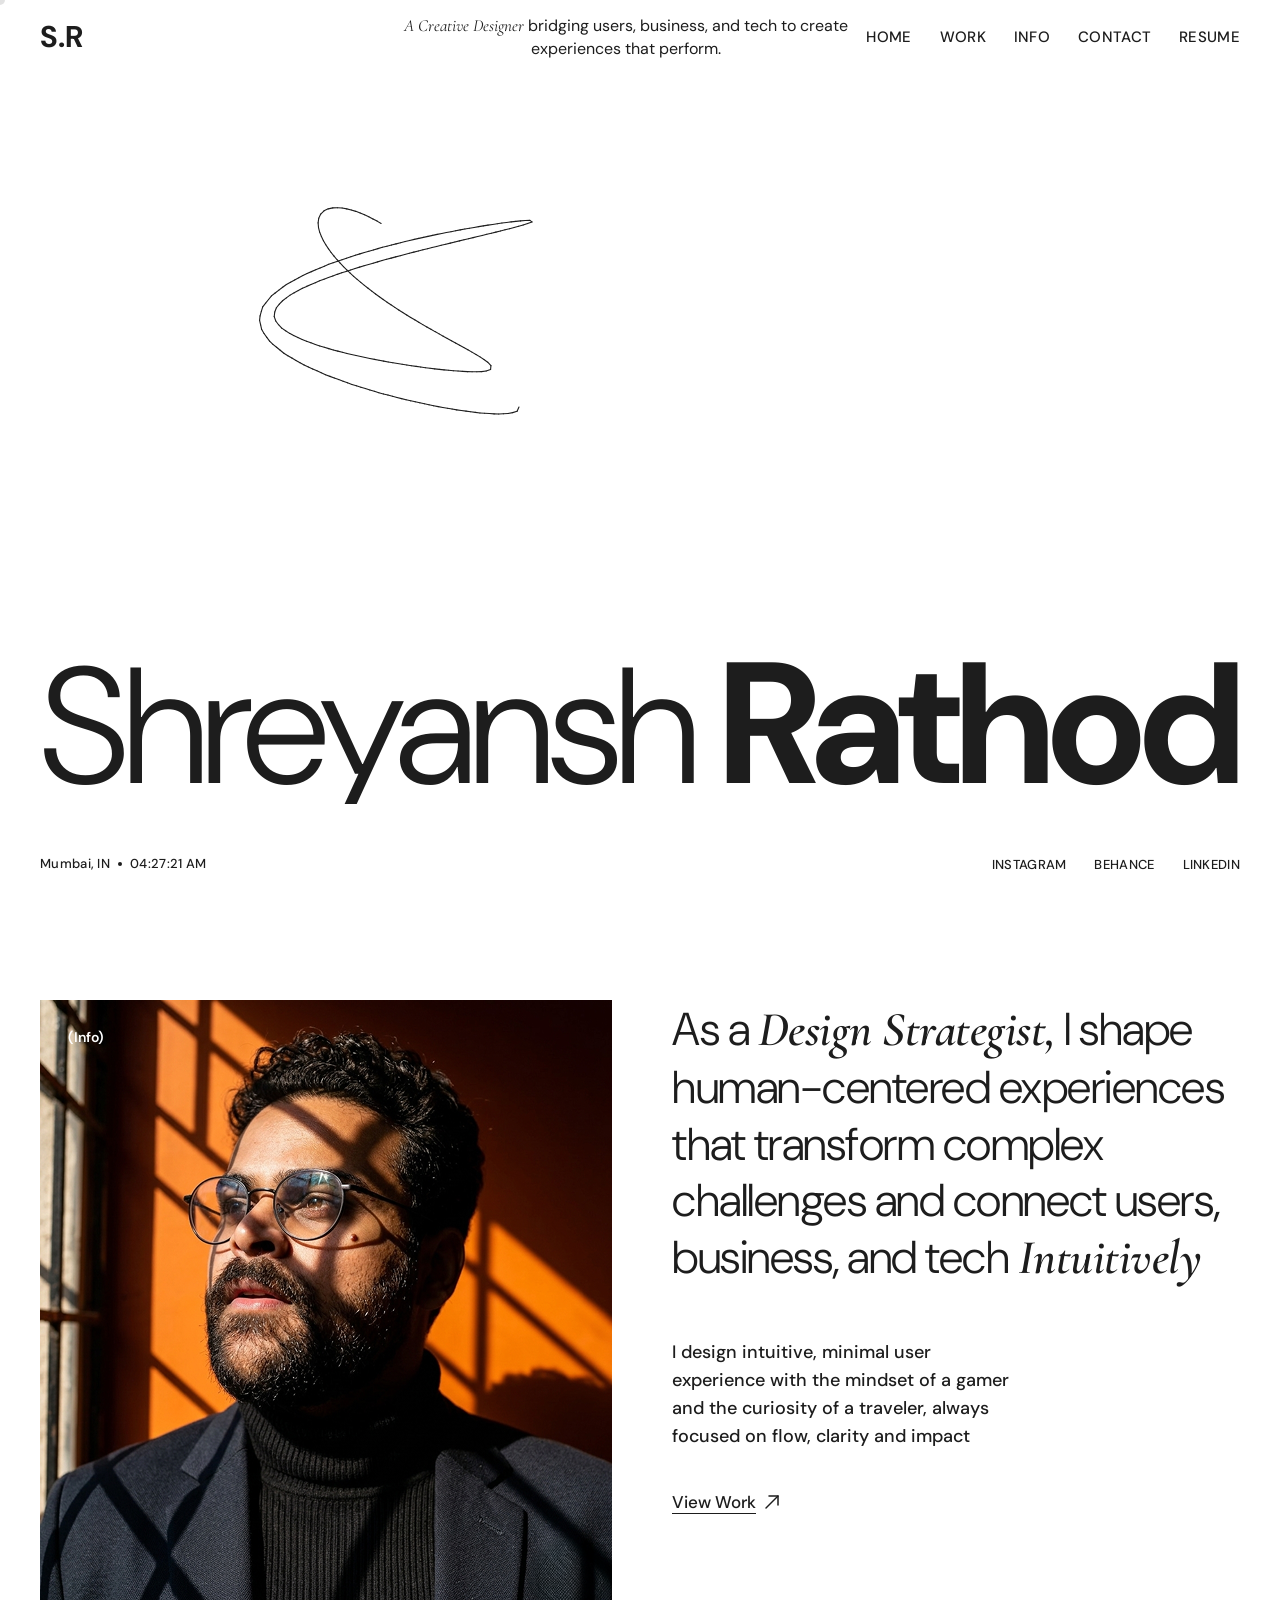
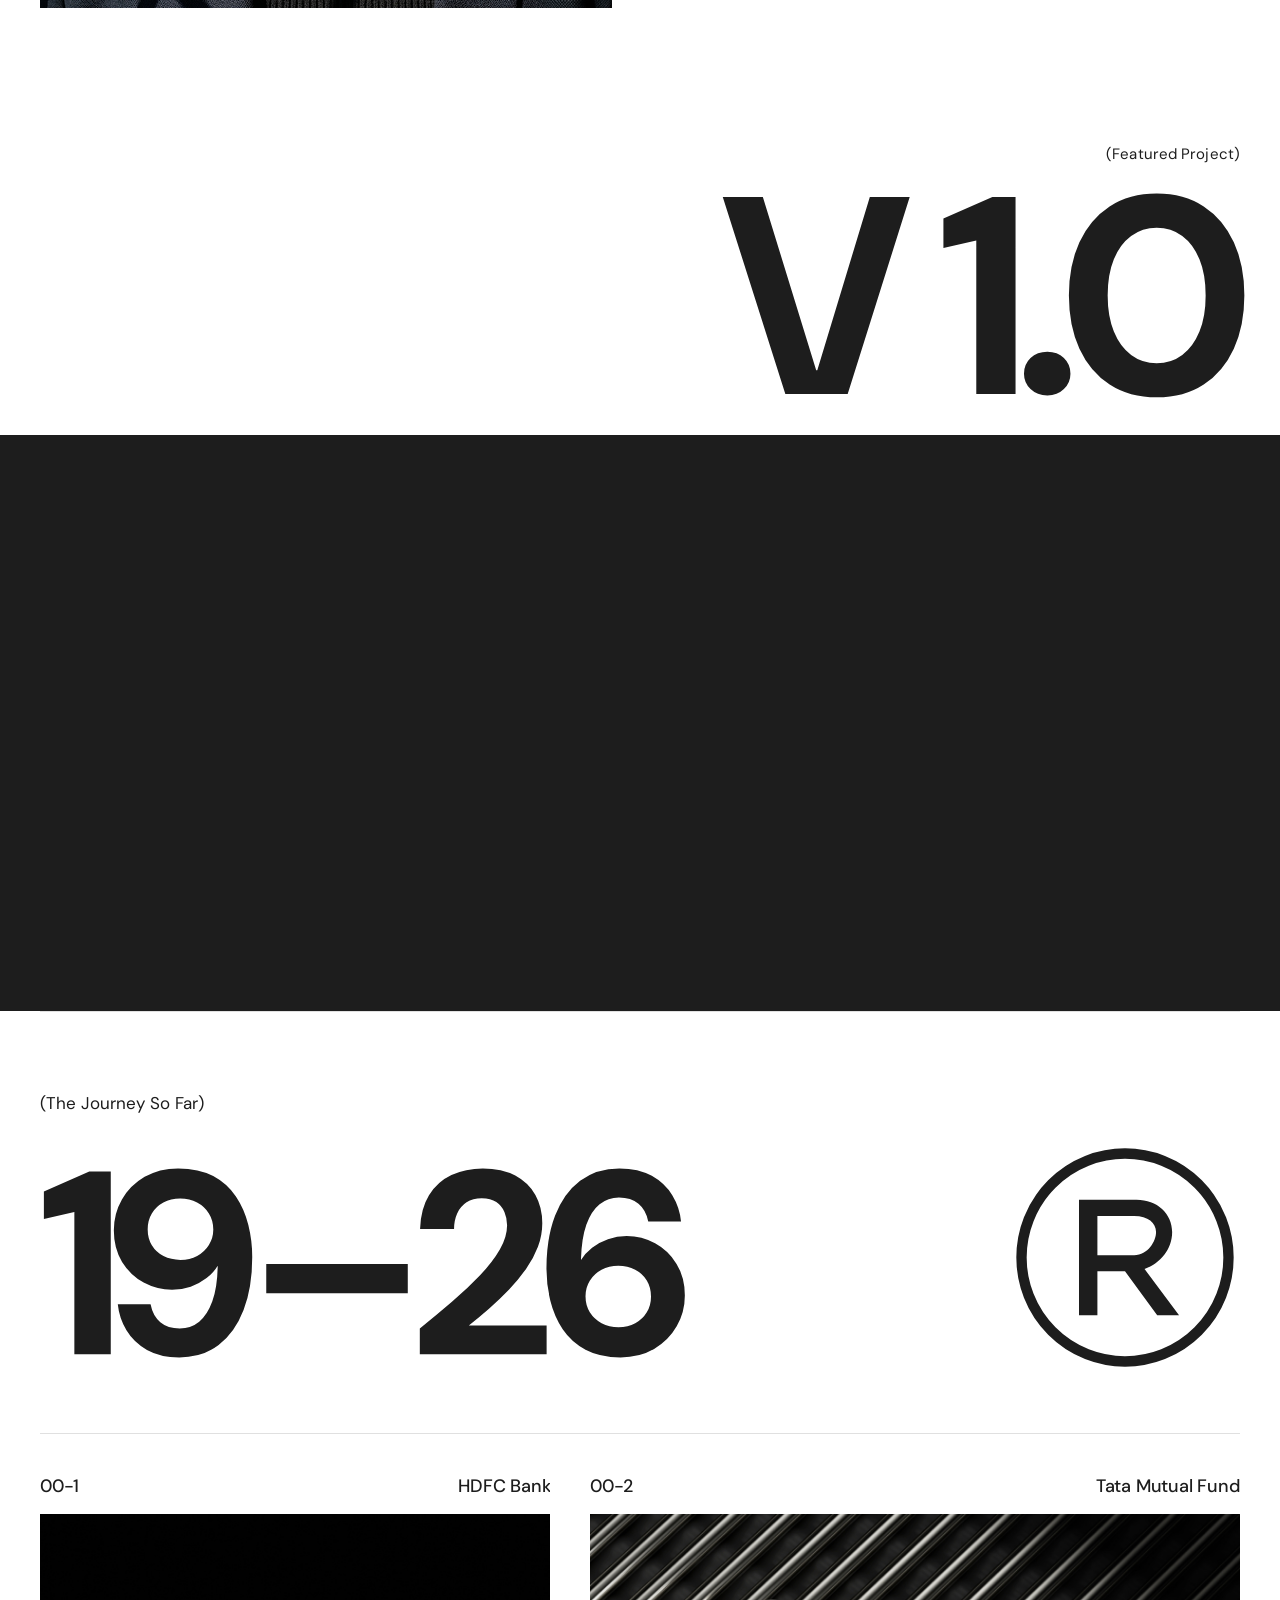
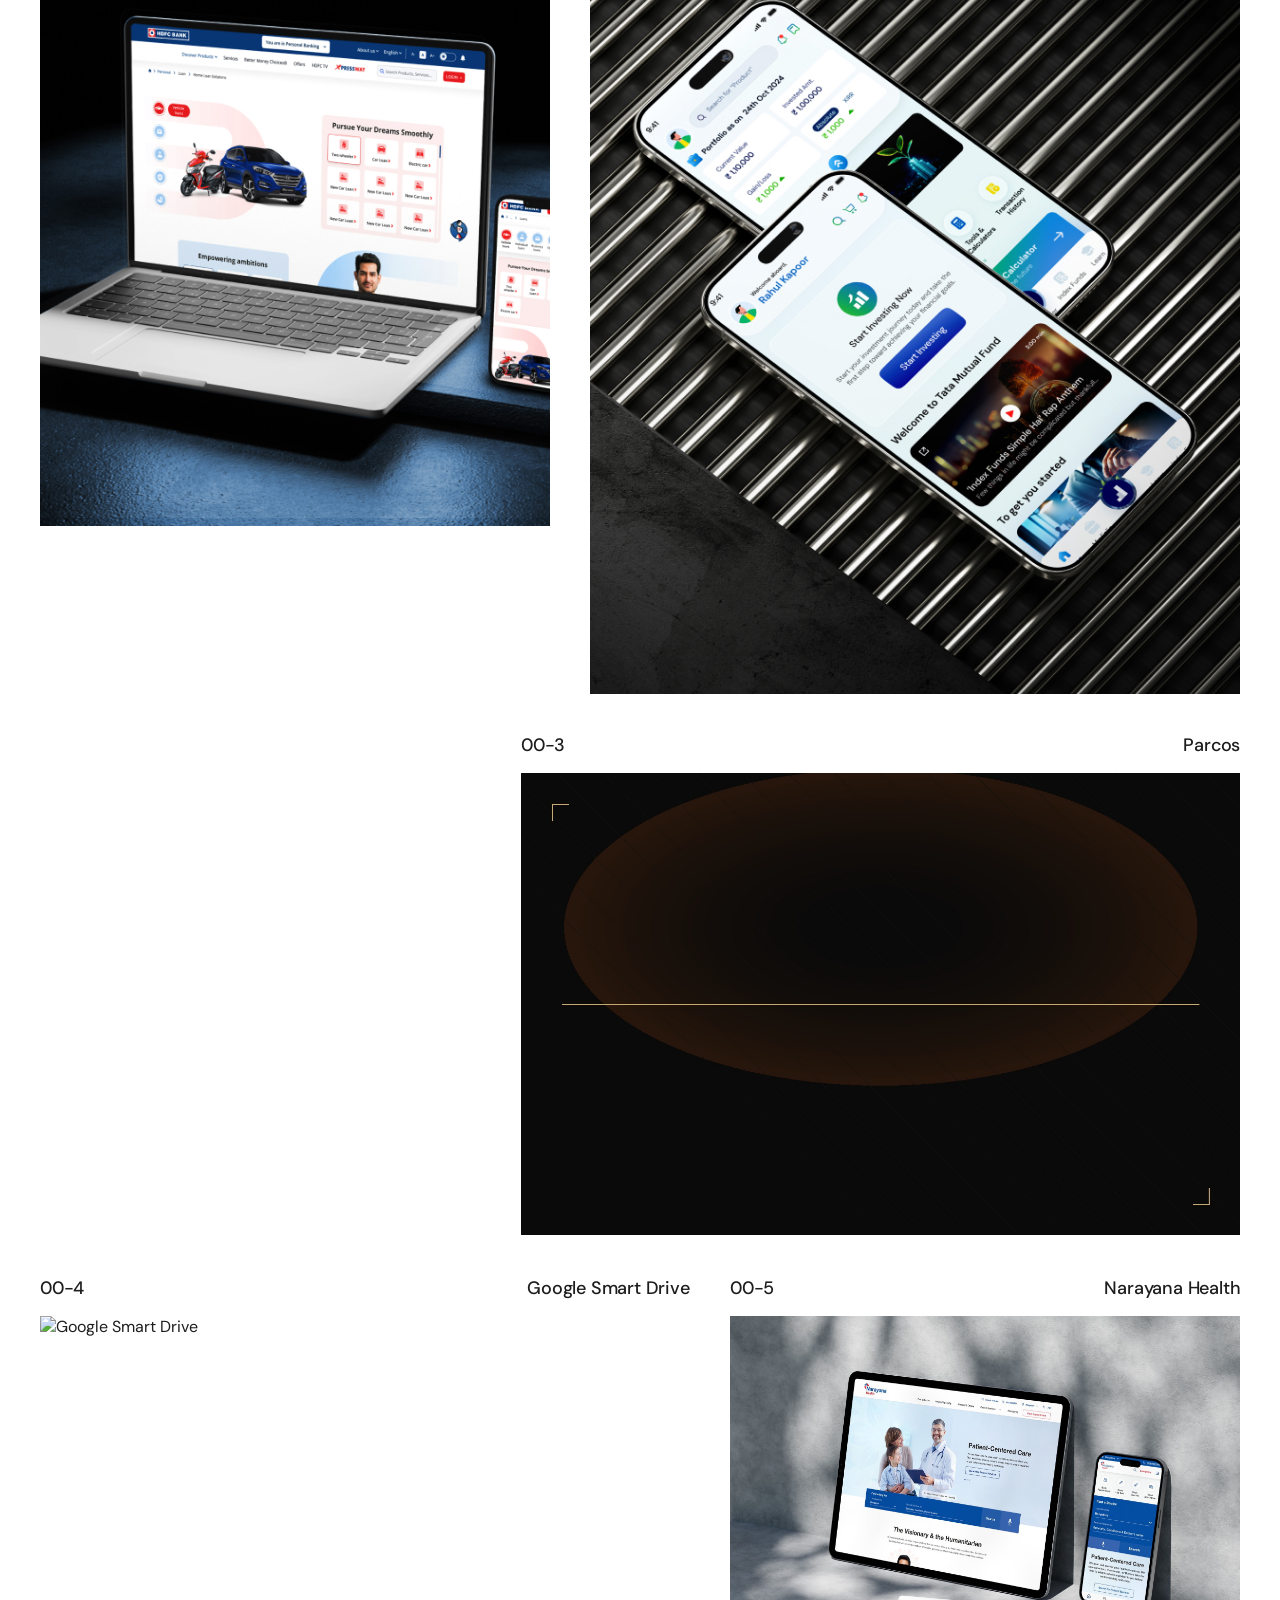
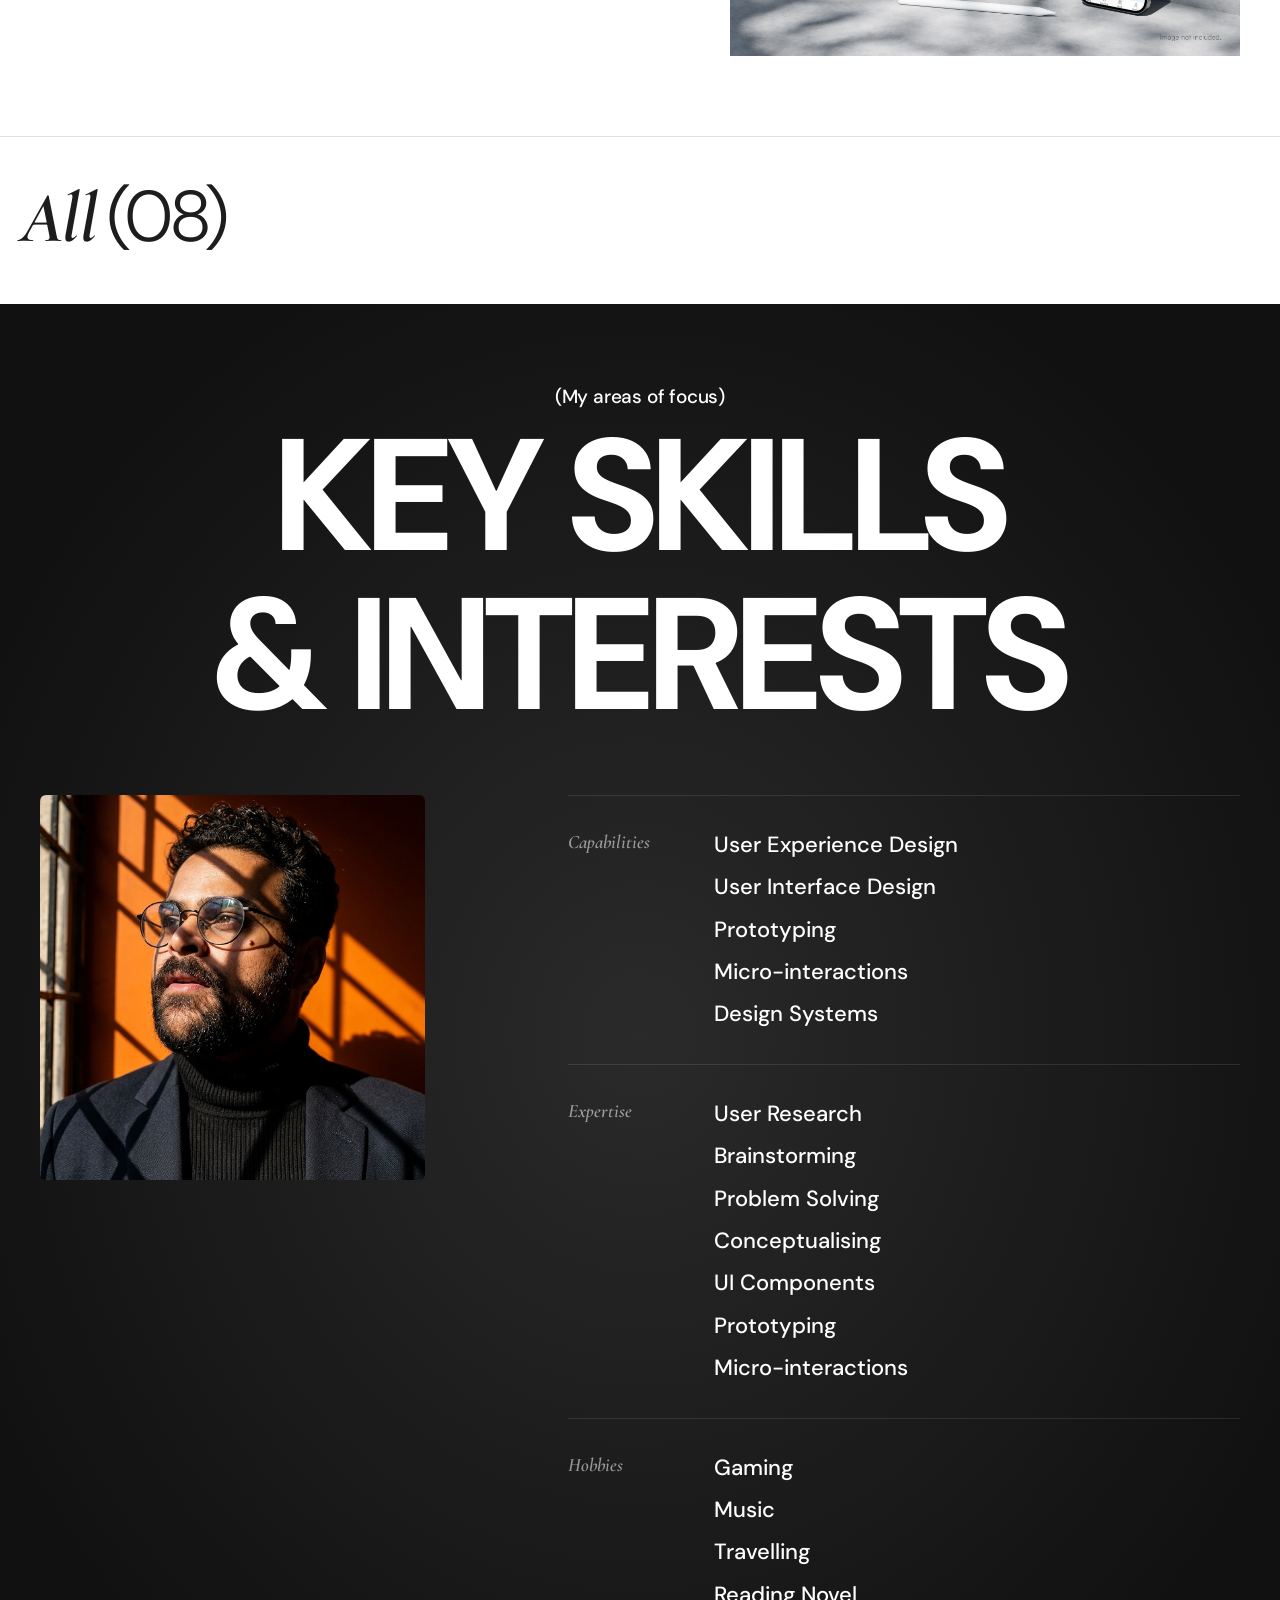
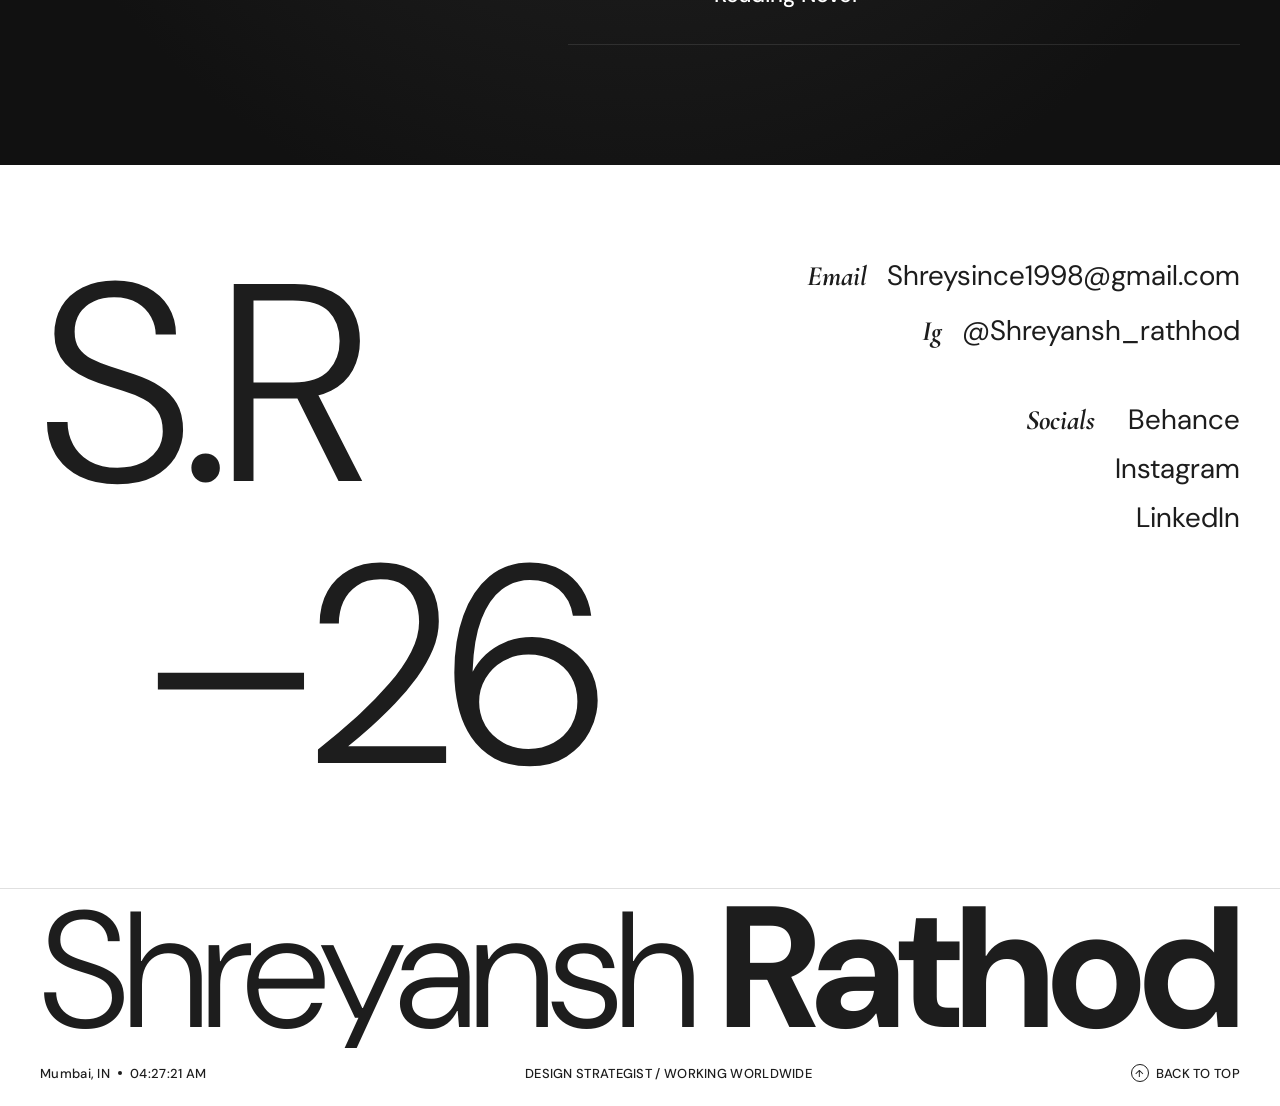
==== commit fca7e72d: "Responsive mobile overhaul — fluid layout + hamburger menu - Separate CSS files per page (index.css," ====
--- a/index.html
+++ b/index.html
@@ -22,27 +22,6 @@
     <span class="loader-char">R</span>
   </div>
 </div>
-
-<!-- ==================== GLOBAL DUST-DISTORTION FILTERS ====================
-     Filters for the hero name, footer name, and (dynamically) project cards.
-     Each filter has its own feTurbulence + feDisplacementMap so JS can drive
-     them independently. scale="0" at rest = visually a no-op. -->
-<svg class="dust-defs" width="0" height="0" aria-hidden="true" focusable="false">
-  <defs>
-    <filter id="text-distort-hero" x="-15%" y="-15%" width="130%" height="130%">
-      <feTurbulence id="textTurbHero" type="fractalNoise" baseFrequency="0.018 0.7"
-                    numOctaves="2" seed="3" stitchTiles="stitch" result="noise" />
-      <feDisplacementMap id="textMapHero" in="SourceGraphic" in2="noise"
-                         scale="0" xChannelSelector="R" yChannelSelector="G" />
-    </filter>
-    <filter id="text-distort-footer" x="-15%" y="-15%" width="130%" height="130%">
-      <feTurbulence id="textTurbFooter" type="fractalNoise" baseFrequency="0.018 0.7"
-                    numOctaves="2" seed="9" stitchTiles="stitch" result="noise" />
-      <feDisplacementMap id="textMapFooter" in="SourceGraphic" in2="noise"
-                         scale="0" xChannelSelector="R" yChannelSelector="G" />
-    </filter>
-  </defs>
-</svg>
 
 <!-- ==================== CURSOR ==================== -->
 <div id="cursor"></div>
@@ -98,6 +77,19 @@
 
 <!-- ==================== HERO ==================== -->
 <section id="hero">
+  <!-- chaos → clarity, mouse-eraser interactive -->
+  <div class="hero-art-wrap" aria-hidden="true">
+    <span class="hero-art-cap hero-art-cap-l">(complexity)</span>
+    <svg class="hero-art"
+         viewBox="0 0 1200 440"
+         preserveAspectRatio="xMidYMid meet">
+      <g class="t-scribble-g"></g>
+      <g class="t-bridge-g"></g>
+      <g class="t-spiral-g"></g>
+    </svg>
+    <span class="hero-art-cap hero-art-cap-r">(clarity)</span>
+  </div>
+
   <div class="hero-name">
     <span class="hero-first" id="heroFirst">Shreyansh</span>
     <span class="hero-last" id="heroLast">Rathod</span>
@@ -115,27 +107,6 @@
     </ul>
   </div>
 </section>
-
-<!-- ==================== HERO PORTRAIT (floating, dust-distort on scroll) ==================== -->
-<div class="hero-carousel" id="heroCarousel" aria-hidden="true">
-  <!-- Inline SVG defs for the distortion filter (dust effect) -->
-  <svg class="hc-defs" width="0" height="0" aria-hidden="true" focusable="false">
-    <defs>
-      <filter id="hc-distort" x="-15%" y="-15%" width="130%" height="130%">
-        <feTurbulence id="hcTurb" type="fractalNoise" baseFrequency="0.012 0.55"
-                      numOctaves="2" seed="3" stitchTiles="stitch" result="noise" />
-        <feDisplacementMap id="hcDistortMap" in="SourceGraphic" in2="noise"
-                           scale="2" xChannelSelector="R" yChannelSelector="G" />
-      </filter>
-    </defs>
-  </svg>
-
-  <div class="hc-frame">
-    <img src="Images/shrey-portfolio-1.png" class="hc-img active" alt="" />
-    <div class="hc-dust" id="hcDust" aria-hidden="true"></div>
-    <span class="hc-tag">(Info)</span>
-  </div>
-</div>
 
 <!-- ==================== ABOUT ==================== -->
 <section id="about">
@@ -571,6 +542,251 @@
 
 window.addEventListener('scroll', onScroll, { passive: true });
 onScroll();
+
+/* =============================================
+   HERO ART — chaos → clarity, mouse-eraser
+   Sits above the name on the first fold.
+   On load the line tells its story once
+   (chaos → bridge → spiral → leader).
+   After that the cursor becomes a soft
+   eraser: move it over the art to disturb
+   the line, move away and the line heals
+   back. Lots of tiny <line> segments lets
+   us erase precisely where the cursor is.
+============================================= */
+(function heroArt() {
+  const hero = document.getElementById('hero');
+  if (!hero) return;
+  const wrap = hero.querySelector('.hero-art-wrap');
+  if (!wrap) return;
+  const svg = wrap.querySelector('.hero-art');
+  const SVG_NS = 'http://www.w3.org/2000/svg';
+
+  const VB_W = 1200, VB_H = 440;
+
+  /* ── Path builders — same shapes as before ── */
+  function buildScribble(cx, cy, rx, ry) {
+    const N = 240;
+    const pts = [];
+    for (let i = 0; i <= N; i++) {
+      const t = i / N;
+      const a1 = t * Math.PI * 13.0 + Math.sin(t * 7.3) * 1.4;
+      const a2 = t * Math.PI *  9.6 + Math.cos(t * 5.7) * 1.2;
+      const ax = 0.78 + 0.22 * Math.sin(t * 11.1 + 0.5);
+      const ay = 0.80 + 0.20 * Math.cos(t * 13.4);
+      pts.push([
+        cx + Math.cos(a1) * rx * ax,
+        cy + Math.sin(a2) * ry * ay
+      ]);
+    }
+    return 'M' + pts.map(p => p[0].toFixed(2) + ',' + p[1].toFixed(2)).join(' L');
+  }
+  function buildBridge(x1, y1, x2, y2) {
+    const dx  = x2 - x1;
+    const c1x = x1 + dx * 0.35, c1y = y1 - 32;
+    const c2x = x1 + dx * 0.68, c2y = y2 + 26;
+    return `M ${x1} ${y1} C ${c1x} ${c1y}, ${c2x} ${c2y}, ${x2} ${y2}`;
+  }
+  function buildSpiral(cx, cy, innerR, outerR, turns) {
+    const TWO_PI = Math.PI * 2;
+    const totalAngle = TWO_PI * turns;
+    const steps = Math.floor(turns * 100);
+    const pts = [];
+    for (let i = 0; i <= steps; i++) {
+      const k = i / steps;
+      const theta = k * totalAngle;
+      const r = innerR + (outerR - innerR) * k;
+      pts.push([cx + r * Math.cos(theta), cy + r * Math.sin(theta)]);
+    }
+    return 'M' + pts.map(p => p[0].toFixed(2) + ',' + p[1].toFixed(2)).join(' L');
+  }
+  /* ── Sample a path d-string into points
+        every `step` viewBox units along its
+        length. Uses a hidden helper <path>
+        because getPointAtLength needs a real
+        SVG element in the DOM. */
+  function samplePath(d, step) {
+    const tmp = document.createElementNS(SVG_NS, 'path');
+    tmp.setAttribute('d', d);
+    tmp.style.visibility = 'hidden';
+    svg.appendChild(tmp);
+    const len = tmp.getTotalLength();
+    const pts = [];
+    for (let s = 0; s < len; s += step) {
+      const p = tmp.getPointAtLength(s);
+      pts.push({ x: p.x, y: p.y });
+    }
+    const last = tmp.getPointAtLength(len);
+    pts.push({ x: last.x, y: last.y });
+    svg.removeChild(tmp);
+    return pts;
+  }
+
+  /* ── Materialise each pair of points as a
+        short <line> we can fade individually. */
+  function buildSegments(group, pts) {
+    const segs = [];
+    for (let i = 0; i < pts.length - 1; i++) {
+      const a = pts[i], b = pts[i + 1];
+      const line = document.createElementNS(SVG_NS, 'line');
+      line.setAttribute('x1', a.x.toFixed(2));
+      line.setAttribute('y1', a.y.toFixed(2));
+      line.setAttribute('x2', b.x.toFixed(2));
+      line.setAttribute('y2', b.y.toFixed(2));
+      line.setAttribute('class', 't-seg');
+      group.appendChild(line);
+      segs.push({
+        el: line,
+        mx: (a.x + b.x) * 0.5,
+        my: (a.y + b.y) * 0.5,
+        shown: false,
+        erased: false
+      });
+    }
+    return segs;
+  }
+
+  // ── Layout inside the 1200×440 viewBox ──
+  // Both shapes share a single horizontal axis at y = 220,
+  // giving the artwork a calm, symmetric feel.
+  const leftCx = 340, leftCy = 220;
+  const rightCx = 860, rightCy = 220;
+  const scribbleRx = 148, scribbleRy = 116;
+  const spiralOuter = 136, spiralInner = 1, spiralTurns = 4.25;
+
+  const dScribble = buildScribble(leftCx, leftCy, scribbleRx, scribbleRy);
+  const dBridge   = buildBridge(leftCx + scribbleRx - 8, leftCy, rightCx, rightCy);
+  const dSpiral   = buildSpiral(rightCx, rightCy, spiralInner, spiralOuter, spiralTurns);
+
+  // Sample density (smaller = more segments = finer eraser, more DOM)
+  const ptsScribble = samplePath(dScribble, 5);
+  const ptsBridge   = samplePath(dBridge,   7);
+  const ptsSpiral   = samplePath(dSpiral,   5);
+
+  const gS = svg.querySelector('.t-scribble-g');
+  const gB = svg.querySelector('.t-bridge-g');
+  const gP = svg.querySelector('.t-spiral-g');
+
+  const segsS = buildSegments(gS, ptsScribble);
+  const segsB = buildSegments(gB, ptsBridge);
+  const segsP = buildSegments(gP, ptsSpiral);
+  const segsAll = segsS.concat(segsB, segsP);
+
+  function clamp(v, a, b) { return v < a ? a : v > b ? b : v; }
+
+  const prefersReduced = window.matchMedia('(prefers-reduced-motion: reduce)').matches;
+  const hasHover       = window.matchMedia('(hover: hover) and (pointer: fine)').matches;
+
+  /* ── INTRO: walks 'shown' down the segments
+        in path order so each shape traces in
+        as if a pen is drawing it. */
+  function showUpTo(segs, n) {
+    for (let i = 0; i < n && i < segs.length; i++) {
+      if (!segs[i].shown) {
+        segs[i].shown = true;
+        segs[i].el.classList.add('shown');
+      }
+    }
+  }
+  function showAll() {
+    segsAll.forEach(s => {
+      if (!s.shown) { s.shown = true; s.el.classList.add('shown'); }
+    });
+  }
+
+  let introStart = 0;
+  function introTick(ts) {
+    if (!introStart) introStart = ts;
+    const t = (ts - introStart) / 1000;
+
+    showUpTo(segsS, Math.floor(clamp(t / 1.4,         0, 1) * segsS.length));
+    showUpTo(segsB, Math.floor(clamp((t - 1.2) / 0.5, 0, 1) * segsB.length));
+    showUpTo(segsP, Math.floor(clamp((t - 1.6) / 1.8, 0, 1) * segsP.length));
+
+    if (t > 0.6) hero.classList.add('art-intro-1');
+    if (t > 2.5) hero.classList.add('art-intro-2');
+
+    if (t < 3.5) {
+      requestAnimationFrame(introTick);
+    } else {
+      showAll();                       // catch any rounding leftovers
+      hero.classList.add('art-ready');
+      if (hasHover) activateEraser();
+    }
+  }
+
+  /* ── INTERACTIVE: cursor as eraser. ── */
+  function activateEraser() {
+    const ERASE_R = 70;                // viewBox units (~70px on desktop)
+    const ERASE_R_SQ = ERASE_R * ERASE_R;
+    let mx = -1e4, my = -1e4;
+    let inside = false;
+    let needsUpdate = true;
+
+    function update() {
+      if (needsUpdate) {
+        needsUpdate = false;
+        for (let i = 0; i < segsAll.length; i++) {
+          const s = segsAll[i];
+          const dx = s.mx - mx, dy = s.my - my;
+          const erase = dx * dx + dy * dy < ERASE_R_SQ;
+          if (erase !== s.erased) {
+            s.erased = erase;
+            if (erase) s.el.classList.add('erased');
+            else       s.el.classList.remove('erased');
+          }
+        }
+      }
+      requestAnimationFrame(update);
+    }
+
+    function setInside(v) {
+      if (v === inside) return;
+      inside = v;
+      if (!v) { mx = -1e4; my = -1e4; needsUpdate = true; }
+    }
+
+    function onMove(e) {
+      const r = svg.getBoundingClientRect();
+      const within =
+        e.clientX >= r.left  && e.clientX <= r.right &&
+        e.clientY >= r.top   && e.clientY <= r.bottom;
+      setInside(within);
+      if (within) {
+        mx = (e.clientX - r.left) * (VB_W / r.width);
+        my = (e.clientY - r.top)  * (VB_H / r.height);
+        needsUpdate = true;
+      }
+    }
+
+    document.addEventListener('mousemove', onMove, { passive: true });
+    document.addEventListener('mouseleave', () => setInside(false));
+    window.addEventListener('blur', () => setInside(false));
+    requestAnimationFrame(update);
+  }
+
+  /* ── Boot ──
+        Reduced motion → show everything, no animation.
+        Otherwise the intro plays once, then the
+        eraser kicks in (on hover-capable devices). */
+  function boot() {
+    if (prefersReduced) {
+      showAll();
+      hero.classList.add('art-intro-1', 'art-intro-2', 'art-ready');
+      return;
+    }
+    introStart = 0;
+    requestAnimationFrame(introTick);
+  }
+
+  // Start once the page-loader has begun fading
+  // so the user actually sees the intro.
+  if (document.readyState === 'complete') {
+    setTimeout(boot, 1500);
+  } else {
+    window.addEventListener('load', () => setTimeout(boot, 1500));
+  }
+})();
 
 /* =============================================
    SMOOTH SCROLL LINKS
@@ -919,281 +1135,6 @@
     closeMenu();
   });
 });
-
-/* =============================================
-   HERO PORTRAIT — scroll-driven dust distortion
-   Single portrait image. The faster you scroll,
-   the more the SVG displacement scale + grain
-   overlay intensify. Decays smoothly at rest.
-============================================= */
-(function () {
-  const carousel    = document.getElementById('heroCarousel');
-  const aboutWrap   = document.querySelector('.about-img-wrap');
-  const heroSection = document.getElementById('hero');
-  if (!carousel || !aboutWrap || !heroSection) return;
-
-  document.body.classList.add('has-hero-carousel');
-
-  const distortMap  = document.getElementById('hcDistortMap');
-  const turb        = document.getElementById('hcTurb');
-  const dust        = document.getElementById('hcDust');
-
-  const LAND_AT     = 0.78;
-  const START_W     = 113;
-  const START_H     = 120;
-  const MAX_SCALE   = 38;    // peak displacement scale
-  const BASE_SCALE  = 1.2;   // resting filmic distortion
-  const DECAY       = 0.90;  // per-frame velocity decay
-  const SCROLL_KICK = 1.4;   // multiplier on scroll-delta per event
-
-  let landed        = false;
-  let rafPending    = false;
-  let lastScrollY   = window.scrollY;
-  let velocity      = 0;
-  let dustRaf       = null;
-  let seed          = 3;
-
-  function lerp(a, b, t) { return a + (b - a) * t; }
-  function easeInOut(t)  { return t < 0.5 ? 2 * t * t : 1 - Math.pow(-2 * t + 2, 2) / 2; }
-  function clamp(v, lo, hi) { return Math.min(hi, Math.max(lo, v)); }
-
-  function applyDust() {
-    const intensity = clamp(velocity, 0, 60);
-    // Displacement scale — image warps with scroll
-    const scale = BASE_SCALE + (intensity / 60) * MAX_SCALE;
-    distortMap.setAttribute('scale', scale.toFixed(2));
-
-    // Re-seed the noise so the dust pattern shifts, looks like drifting particles
-    if (intensity > 4) {
-      seed = (seed + 0.6) % 100;
-      turb.setAttribute('seed', seed.toFixed(2));
-    }
-
-    // Dust overlay opacity scales with velocity
-    const op = clamp(intensity / 38, 0, 0.85);
-    dust.style.opacity = op.toFixed(3);
-
-    // Subtle drift on dust position so particles "move"
-    const drift = intensity * 0.4;
-    dust.style.backgroundPosition =
-      `${Math.sin(seed * 0.7) * drift}px ${Math.cos(seed * 0.5) * drift}px`;
-  }
-
-  function decayLoop() {
-    velocity *= DECAY;
-    applyDust();
-    if (velocity > 0.25) {
-      dustRaf = requestAnimationFrame(decayLoop);
-    } else {
-      velocity = 0;
-      applyDust();
-      dustRaf = null;
-    }
-  }
-  function pumpVelocity(amount) {
-    velocity = clamp(velocity + amount, 0, 60);
-    applyDust();
-    if (!dustRaf) dustRaf = requestAnimationFrame(decayLoop);
-  }
-
-  function applyFrame() {
-    rafPending = false;
-
-    const heroH    = heroSection.offsetHeight || window.innerHeight;
-    const progress = clamp(window.scrollY / heroH, 0, 1);
-    const eased    = easeInOut(progress);
-
-    const r       = aboutWrap.getBoundingClientRect();
-    const startCx = window.innerWidth  / 2;
-    const startCy = window.innerHeight * 0.42;
-    const endCx   = r.left + r.width  / 2;
-    const endCy   = r.top  + r.height / 2;
-
-    const w  = lerp(START_W, r.width,  eased);
-    const h  = lerp(START_H, r.height, eased);
-    const cx = lerp(startCx, endCx,    eased);
-    const cy = lerp(startCy, endCy,    eased);
-
-    carousel.style.width  = w  + 'px';
-    carousel.style.height = h  + 'px';
-    carousel.style.left   = cx + 'px';
-    carousel.style.top    = cy + 'px';
-
-    if (progress >= LAND_AT && !landed) {
-      landed = true;
-      carousel.classList.add('landed');
-    } else if (progress < LAND_AT && landed) {
-      landed = false;
-      carousel.classList.remove('landed');
-    }
-  }
-  function schedule() {
-    if (rafPending) return;
-    rafPending = true;
-    requestAnimationFrame(applyFrame);
-  }
-
-  // Each scroll event pumps the velocity proportional to the scroll delta.
-  window.addEventListener('scroll', () => {
-    schedule();
-    const dy = Math.abs(window.scrollY - lastScrollY);
-    lastScrollY = window.scrollY;
-    if (dy > 0) pumpVelocity(dy * SCROLL_KICK);
-  }, { passive: true });
-  window.addEventListener('resize', schedule);
-
-  applyFrame();
-  applyDust();
-
-  // Reveal — pump a big velocity spike so the image "dust-dissolves" in.
-  setTimeout(() => {
-    carousel.classList.add('show');
-    pumpVelocity(55);
-    const heroH = heroSection.offsetHeight || window.innerHeight;
-    if (window.scrollY / heroH >= LAND_AT) {
-      landed = true;
-      carousel.classList.add('landed');
-    }
-  }, 1800);
-})();
-
-/* =============================================
-   DUST DISTORTION — hero name, footer name,
-   project-card hover. Same noise filter, each
-   target gets its own controller for an
-   independent velocity + decay.
-============================================= */
-(function () {
-  const SVG_NS = 'http://www.w3.org/2000/svg';
-
-  // Reusable factory — pumps a velocity, decays each rAF tick,
-  // maps to feDisplacementMap "scale" and rotates feTurbulence "seed".
-  function createDistortionController(opts) {
-    const map   = opts.map;
-    const turb  = opts.turb;
-    const MAX   = opts.max   != null ? opts.max   : 18;
-    const BASE  = opts.base  != null ? opts.base  : 0;
-    const DECAY = opts.decay != null ? opts.decay : 0.88;
-    const CAP   = opts.cap   != null ? opts.cap   : 60;
-
-    let velocity = 0;
-    let raf      = null;
-    let seed     = Math.random() * 90;
-
-    function apply() {
-      const norm  = Math.min(velocity, CAP) / CAP;
-      const scale = BASE + norm * MAX;
-      map.setAttribute('scale', scale.toFixed(2));
-      if (velocity > 3) {
-        seed = (seed + 0.75) % 100;
-        turb.setAttribute('seed', seed.toFixed(2));
-      }
-    }
-    function loop() {
-      velocity *= DECAY;
-      apply();
-      if (velocity > 0.25) {
-        raf = requestAnimationFrame(loop);
-      } else {
-        velocity = 0;
-        apply();
-        raf = null;
-      }
-    }
-    return {
-      pump(amount) {
-        velocity = Math.min(CAP, velocity + amount);
-        apply();
-        if (!raf) raf = requestAnimationFrame(loop);
-      }
-    };
-  }
-
-  // ── HERO NAME — glitches in right after the loader fades ──
-  const heroTurb = document.getElementById('textTurbHero');
-  const heroMap  = document.getElementById('textMapHero');
-  if (heroTurb && heroMap) {
-    const heroDistort = createDistortionController({
-      turb: heroTurb, map: heroMap, max: 34, decay: 0.945
-    });
-    // Loader fades at 1400ms → name .show fires at +100ms → glitch sync to that.
-    window.addEventListener('load', () => {
-      setTimeout(() => heroDistort.pump(70), 1500);
-      // Second pump 400ms later for a "double-glitch" reveal feel
-      setTimeout(() => heroDistort.pump(45), 1900);
-    });
-  }
-
-  // ── FOOTER NAME — glitches the moment the name row reveals ──
-  const footTurb = document.getElementById('textTurbFooter');
-  const footMap  = document.getElementById('textMapFooter');
-  const footFirst = document.getElementById('footFirst');
-  if (footTurb && footMap && footFirst) {
-    const footerDistort = createDistortionController({
-      turb: footTurb, map: footMap, max: 34, decay: 0.945
-    });
-    // Piggy-back on the existing IntersectionObserver by watching the
-    // .show class that it sets — keeps this code decoupled.
-    const mo = new MutationObserver(() => {
-      if (footFirst.classList.contains('show')) {
-        footerDistort.pump(70);
-        setTimeout(() => footerDistort.pump(45), 400);
-        mo.disconnect();
-      }
-    });
-    mo.observe(footFirst, { attributes: true, attributeFilter: ['class'] });
-  }
-
-  // ── PROJECT CARDS — each card gets its own filter so they don't
-  //    bleed into each other when you swipe between them quickly. ──
-  const dustDefs = document.querySelector('.dust-defs defs');
-  const projectCards = document.querySelectorAll('.proj-card');
-  if (dustDefs && projectCards.length) {
-    projectCards.forEach((card, i) => {
-      const filterId = `proj-distort-${i}`;
-
-      const filter = document.createElementNS(SVG_NS, 'filter');
-      filter.setAttribute('id',     filterId);
-      filter.setAttribute('x',      '-10%');
-      filter.setAttribute('y',      '-10%');
-      filter.setAttribute('width',  '120%');
-      filter.setAttribute('height', '120%');
-
-      const turb = document.createElementNS(SVG_NS, 'feTurbulence');
-      turb.setAttribute('type',          'fractalNoise');
-      turb.setAttribute('baseFrequency', '0.015 0.55');
-      turb.setAttribute('numOctaves',    '2');
-      turb.setAttribute('seed',          String(5 + i * 3));
-      turb.setAttribute('stitchTiles',   'stitch');
-      turb.setAttribute('result',        'noise');
-      filter.appendChild(turb);
-
-      const map = document.createElementNS(SVG_NS, 'feDisplacementMap');
-      map.setAttribute('in',                'SourceGraphic');
-      map.setAttribute('in2',               'noise');
-      map.setAttribute('scale',             '0');
-      map.setAttribute('xChannelSelector',  'R');
-      map.setAttribute('yChannelSelector',  'G');
-      filter.appendChild(map);
-
-      dustDefs.appendChild(filter);
-      card.style.filter = `url(#${filterId})`;
-
-      const controller = createDistortionController({
-        turb, map, max: 28, decay: 0.90
-      });
-
-      // Big initial pump on enter; mousemove keeps the glitch alive
-      // while inside, and another pump on leave gives a "snap-back" ripple.
-      card.addEventListener('mouseenter', () => controller.pump(55));
-      card.addEventListener('mousemove', e => {
-        const speed = Math.abs(e.movementX || 0) + Math.abs(e.movementY || 0);
-        if (speed > 1) controller.pump(speed * 0.35);
-      });
-      card.addEventListener('mouseleave', () => controller.pump(30));
-    });
-  }
-})();
 </script>
 
 </body>
--- a/index.css
+++ b/index.css
@@ -333,9 +333,8 @@
       display: flex; align-items: baseline;
       justify-content: space-between;
       gap: 0;
-      /* Expanded vertical inset (-50px) so the dust-distort filter has room
-         to push pixels up/down without being clipped at the row edges. */
-      clip-path: inset(-50px -60px);
+      /* clip-path clips vertically for the slide-up anim without cutting horizontal glyphs */
+      clip-path: inset(0 -60px);
     }
     .hero-first {
       font-family: var(--font-sans);
@@ -345,9 +344,7 @@
       color: var(--dark);
       line-height: 0.92;
       white-space: nowrap;
-      /* Push start further down so the expanded clip doesn't leak the
-         slid-down text during the reveal. */
-      transform: translateY(150%);
+      transform: translateY(110%);
       transition: transform 1.1s var(--ease-out) 0.3s;
     }
     .hero-last {
@@ -358,7 +355,7 @@
       color: var(--dark);
       line-height: 0.92;
       white-space: nowrap;
-      transform: translateY(150%);
+      transform: translateY(110%);
       transition: transform 1.1s var(--ease-out) 0.5s;
     }
     .hero-first.show, .hero-last.show { transform: translateY(0); }
@@ -389,115 +386,6 @@
       transition: opacity 0.3s;
     }
     .hero-socials a:hover { opacity: 0.45; }
-
-    /* =============================================
-       HERO IMAGE COUNTER
-       Floating image stack in the viewport that
-       cycles fast in the hero, then scroll-morphs
-       into the .about-img-wrap slot pixel-perfectly.
-    ============================================= */
-    .hero-carousel {
-      position: fixed;
-      left: 50vw;
-      top: 42vh;
-      width: 113px;
-      height: 120px;
-      transform: translate(-50%, -50%);
-      z-index: 6;
-      pointer-events: none;
-      opacity: 0;
-      transition: opacity 0.8s var(--ease-out) 1.3s;
-      will-change: width, height, left, top;
-    }
-    .hero-carousel.show { opacity: 1; }
-    .hc-frame {
-      position: relative;
-      width: 100%;
-      height: 100%;
-      overflow: hidden;
-      background: var(--dark);
-      isolation: isolate; /* contain blend mode of dust overlay */
-    }
-    /* SVG defs nodes are purely filter holders — never visible */
-    .hc-defs, .dust-defs {
-      position: absolute;
-      width: 0; height: 0;
-      overflow: hidden;
-      pointer-events: none;
-    }
-
-    /* Hero + footer wordmarks get the dust-distortion filter.
-       Scale stays 0 at rest, JS pumps it on reveal. */
-    .hero-first, .hero-last { filter: url(#text-distort-hero); }
-    .foot-first, .foot-last { filter: url(#text-distort-footer); }
-
-    /* Project cards get a per-card filter applied via inline style in JS.
-       This rule just hints the GPU + keeps the image edges from clipping. */
-    .proj-card {
-      will-change: filter, transform;
-    }
-
-    /* Portrait image — the SVG turbulence filter gives it the distortion;
-       JS animates the displacement scale based on scroll velocity. */
-    .hero-carousel .hc-img {
-      position: absolute;
-      inset: 0;
-      width: 100%;
-      height: 100%;
-      object-fit: cover;
-      opacity: 0;
-      transform: scale(1.04);
-      filter: url(#hc-distort);
-      transition: opacity 0.45s ease, transform 0.7s var(--ease-out);
-      will-change: filter, transform;
-    }
-    .hero-carousel .hc-img.active {
-      opacity: 1;
-      transform: scale(1);
-    }
-
-    /* DUST OVERLAY — inline SVG fractal noise.
-       Sits on top of the image with mix-blend-mode for a filmic grain.
-       Opacity + transform are driven by scroll velocity in JS. */
-    .hc-dust {
-      position: absolute;
-      inset: -8%;
-      pointer-events: none;
-      opacity: 0;
-      mix-blend-mode: overlay;
-      background-image: url("data:image/svg+xml;utf8,<svg xmlns='http://www.w3.org/2000/svg' width='240' height='240'><filter id='n'><feTurbulence type='fractalNoise' baseFrequency='1.6' numOctaves='2' stitchTiles='stitch'/><feColorMatrix values='0 0 0 0 1   0 0 0 0 1   0 0 0 0 1   0 0 0 0.85 0'/></filter><rect width='100%' height='100%' filter='url(%23n)'/></svg>");
-      background-size: 240px 240px;
-      will-change: opacity, transform, background-position;
-    }
-    /* Second pass — finer dust grain that drifts faster than the base layer */
-    .hc-dust::after {
-      content: '';
-      position: absolute;
-      inset: 0;
-      background-image: url("data:image/svg+xml;utf8,<svg xmlns='http://www.w3.org/2000/svg' width='160' height='160'><filter id='n2'><feTurbulence type='turbulence' baseFrequency='2.4' numOctaves='1' stitchTiles='stitch'/><feColorMatrix values='0 0 0 0 0.9   0 0 0 0 0.9   0 0 0 0 0.9   0 0 0 0.6 0'/></filter><rect width='100%' height='100%' filter='url(%23n2)'/></svg>");
-      background-size: 160px 160px;
-      mix-blend-mode: screen;
-      opacity: 0.65;
-    }
-    .hc-tag {
-      position: absolute;
-      top: 28px; left: 28px;
-      font-size: 14px;
-      font-weight: 600;
-      color: var(--white);
-      letter-spacing: -0.1px;
-      opacity: 0;
-      transition: opacity 0.45s var(--ease-out);
-      z-index: 2;
-      pointer-events: none;
-    }
-    .hero-carousel.landed .hc-tag { opacity: 1; }
-
-    /* When the floating carousel is live, the static
-       about image is invisible — the carousel covers it.
-       Falls back gracefully if JS doesn't run. */
-    body.has-hero-carousel .about-img-wrap > img,
-    body.has-hero-carousel .about-img-wrap > .about-tag { opacity: 0; }
 
     /* =============================================
        SECTION DIVIDER
@@ -843,8 +731,7 @@
       pointer-events: none;
       z-index: 1;
     }
-    /* Gradient overlay disabled on hover — the dust-distort filter is the hover effect now */
-    .proj-card:hover .proj-img-wrap::after { opacity: 0; }
+    .proj-card:hover .proj-img-wrap::after { opacity: 1; }
 
     .proj-img-wrap img {
       width: 100%;
@@ -888,13 +775,12 @@
     }
     .proj-card:hover .proj-cta-arrow { transform: translateX(5px); }
 
-    /* Sibling dim removed — hovered card glitches via the dust filter instead.
-       Keeping selectors at 1.0 opacity so a future re-enable is one edit. */
+    /* ── Spotlight: dim siblings when one card is hovered ── */
     #work:has(.proj-card:hover) .proj-card:not(:hover) {
-      opacity: 1;
+      opacity: 0.45;
     }
     #work:has(.proj-card:hover) .proj-card:not(:hover) .proj-header {
-      opacity: 1;
+      opacity: 0.45;
     }
 
     /* Natural aspect ratios — images display at their own proportions, crisp */
@@ -1113,8 +999,9 @@
       display: flex;
       justify-content: space-between;
       align-items: baseline;
-      /* Expanded vertical inset (-50px) for dust-distort headroom. */
-      clip-path: inset(-50px -100px);
+      /* clip-path handles vertical clipping for slide-up anim;
+         extending ±100px horizontally so final glyphs are never cut */
+      clip-path: inset(0 -100px);
       padding: 0 40px;
       gap: 0;
     }
@@ -1124,7 +1011,7 @@
       letter-spacing: -0.03em; color: var(--dark);
       line-height: 0.92;
       white-space: nowrap;
-      transform: translateY(150%);
+      transform: translateY(110%);
       transition: transform 1s var(--ease-out);
     }
     .foot-last {
@@ -1134,7 +1021,7 @@
       letter-spacing: -0.03em; color: var(--dark);
       line-height: 0.92;
       white-space: nowrap;
-      transform: translateY(150%);
+      transform: translateY(110%);
       transition: transform 1s var(--ease-out) 0.15s;
     }
     .foot-first.show, .foot-last.show { transform: translateY(0); }
@@ -1690,3 +1577,126 @@
   opacity: 0.7;
   filter: invert(1);
 }
+
+/* =============================================
+   HERO ART — chaos → clarity, mouse-eraser
+   Sits above the name on the first fold.
+   Hundreds of tiny <line> segments. Each
+   fades in once during the intro; the cursor
+   erases nearby segments, which heal back
+   smoothly when the cursor moves on.
+============================================= */
+.hero-art-wrap {
+  position: absolute;
+  left: 50%;
+  /* fluid top spacing — sits just below the nav */
+  top: clamp(72px, 11vh, 140px);
+  transform: translateX(-50%);
+  /* a touch larger than before */
+  width: min(88vw, 1280px);
+  /* eraser tracking uses document mousemove + getBoundingClientRect,
+     so the wrap doesn't need to intercept events — and we don't want
+     it to (the name below has higher z-index and should stay click-through) */
+  pointer-events: none;
+  z-index: 1;
+}
+.hero-art {
+  display: block;
+  width: 100%;
+  height: auto;
+  overflow: visible;
+}
+
+/* Each tiny segment fades in/out smoothly */
+.t-seg {
+  fill: none;
+  stroke: var(--dark);
+  stroke-width: 1.1;
+  stroke-linecap: round;
+  stroke-linejoin: round;
+  vector-effect: non-scaling-stroke;
+  opacity: 0;
+  /* default transition — used for HEAL (returning to visible) */
+  transition: opacity 0.55s var(--ease-out);
+  pointer-events: none;
+}
+.t-seg.shown { opacity: 1; }
+
+/* Erase = quick, gentle, linear */
+.t-seg.shown.erased {
+  opacity: 0;
+  transition: opacity 0.14s linear;
+}
+
+/* Caption labels: faint, sequenced with the intro */
+.hero-art-cap {
+  position: absolute;
+  top: 50%;
+  font-family: var(--font-sans);
+  font-size: 11px;
+  letter-spacing: 0.16em;
+  text-transform: uppercase;
+  color: var(--dark);
+  opacity: 0;
+  transform: translateY(-50%);
+  transition: opacity 0.7s var(--ease-out);
+  pointer-events: none;
+  white-space: nowrap;
+}
+.hero-art-cap-l { left: -2px; }
+.hero-art-cap-r { right: -2px; }
+#hero.art-intro-1 .hero-art-cap-l { opacity: 0.32; }
+#hero.art-intro-2 .hero-art-cap-r { opacity: 0.32; }
+
+/* The hero-name needs to sit above the SVG when they overlap */
+#hero .hero-name,
+#hero .hero-bottom { z-index: 2; }
+
+/* ── RESPONSIVE BREAKPOINTS ──
+      Each layer adjusts the art's top offset
+      and max-width so the gap to the name
+      stays comfortable on every viewport. */
+
+/* Large desktop (≥1440) — generous max width */
+@media (min-width: 1440px) {
+  .hero-art-wrap { width: min(82vw, 1340px); }
+}
+
+/* Tablet landscape (≤1200) */
+@media (max-width: 1200px) {
+  .hero-art-wrap {
+    top: clamp(60px, 9vh, 110px);
+    width: min(90vw, 1040px);
+  }
+}
+
+/* Tablet portrait (≤900) */
+@media (max-width: 900px) {
+  .hero-art-wrap {
+    top: clamp(56px, 8vh, 96px);
+    width: min(92vw, 820px);
+  }
+  .hero-art-cap { font-size: 10px; }
+}
+
+/* Mobile (≤640) */
+@media (max-width: 640px) {
+  .hero-art-wrap {
+    top: clamp(44px, 7vh, 80px);
+    width: 96vw;
+  }
+  .hero-art-cap { font-size: 9px; letter-spacing: 0.12em; }
+}
+
+/* Hide the side captions when they crowd the art */
+@media (max-width: 520px) {
+  .hero-art-cap { display: none; }
+}
+
+/* Reduced motion: skip stagger + erase, show final state */
+@media (prefers-reduced-motion: reduce) {
+  .t-seg {
+    opacity: 1 !important;
+    transition: none !important;
+  }
+}
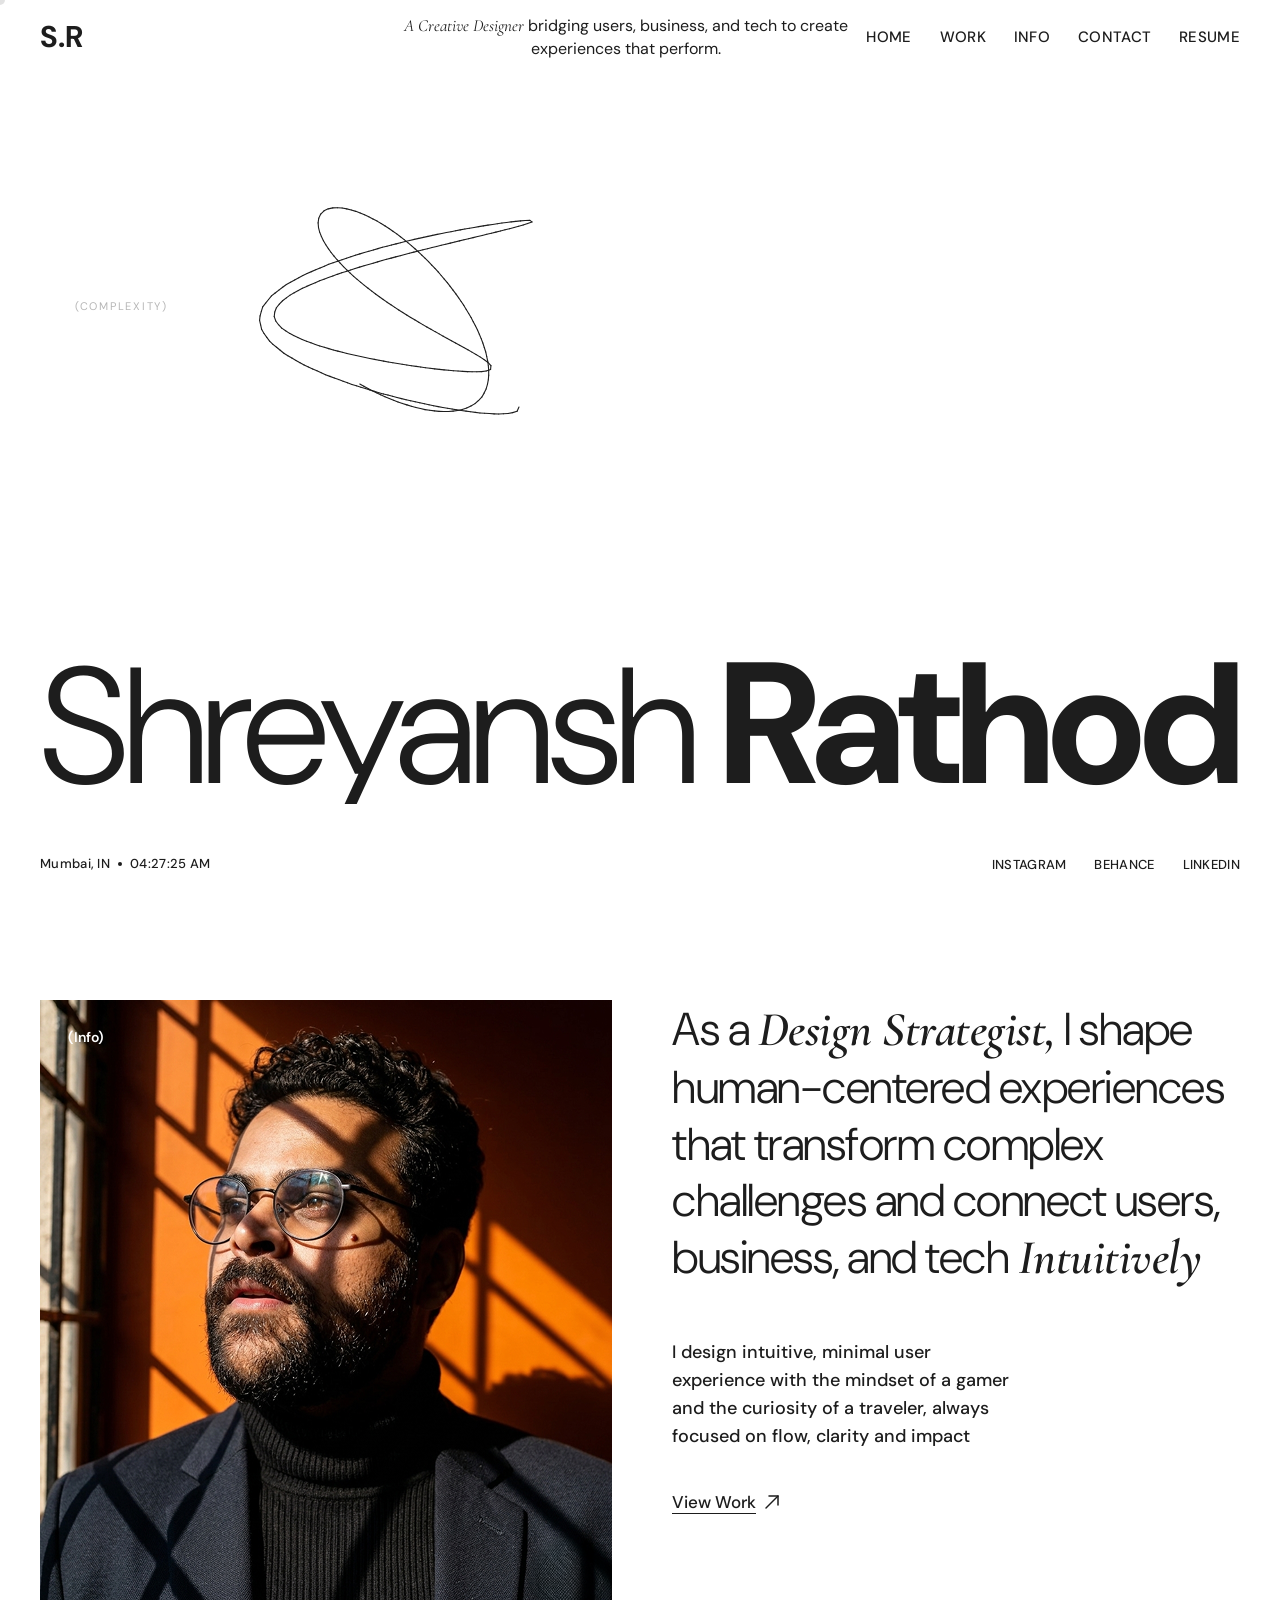
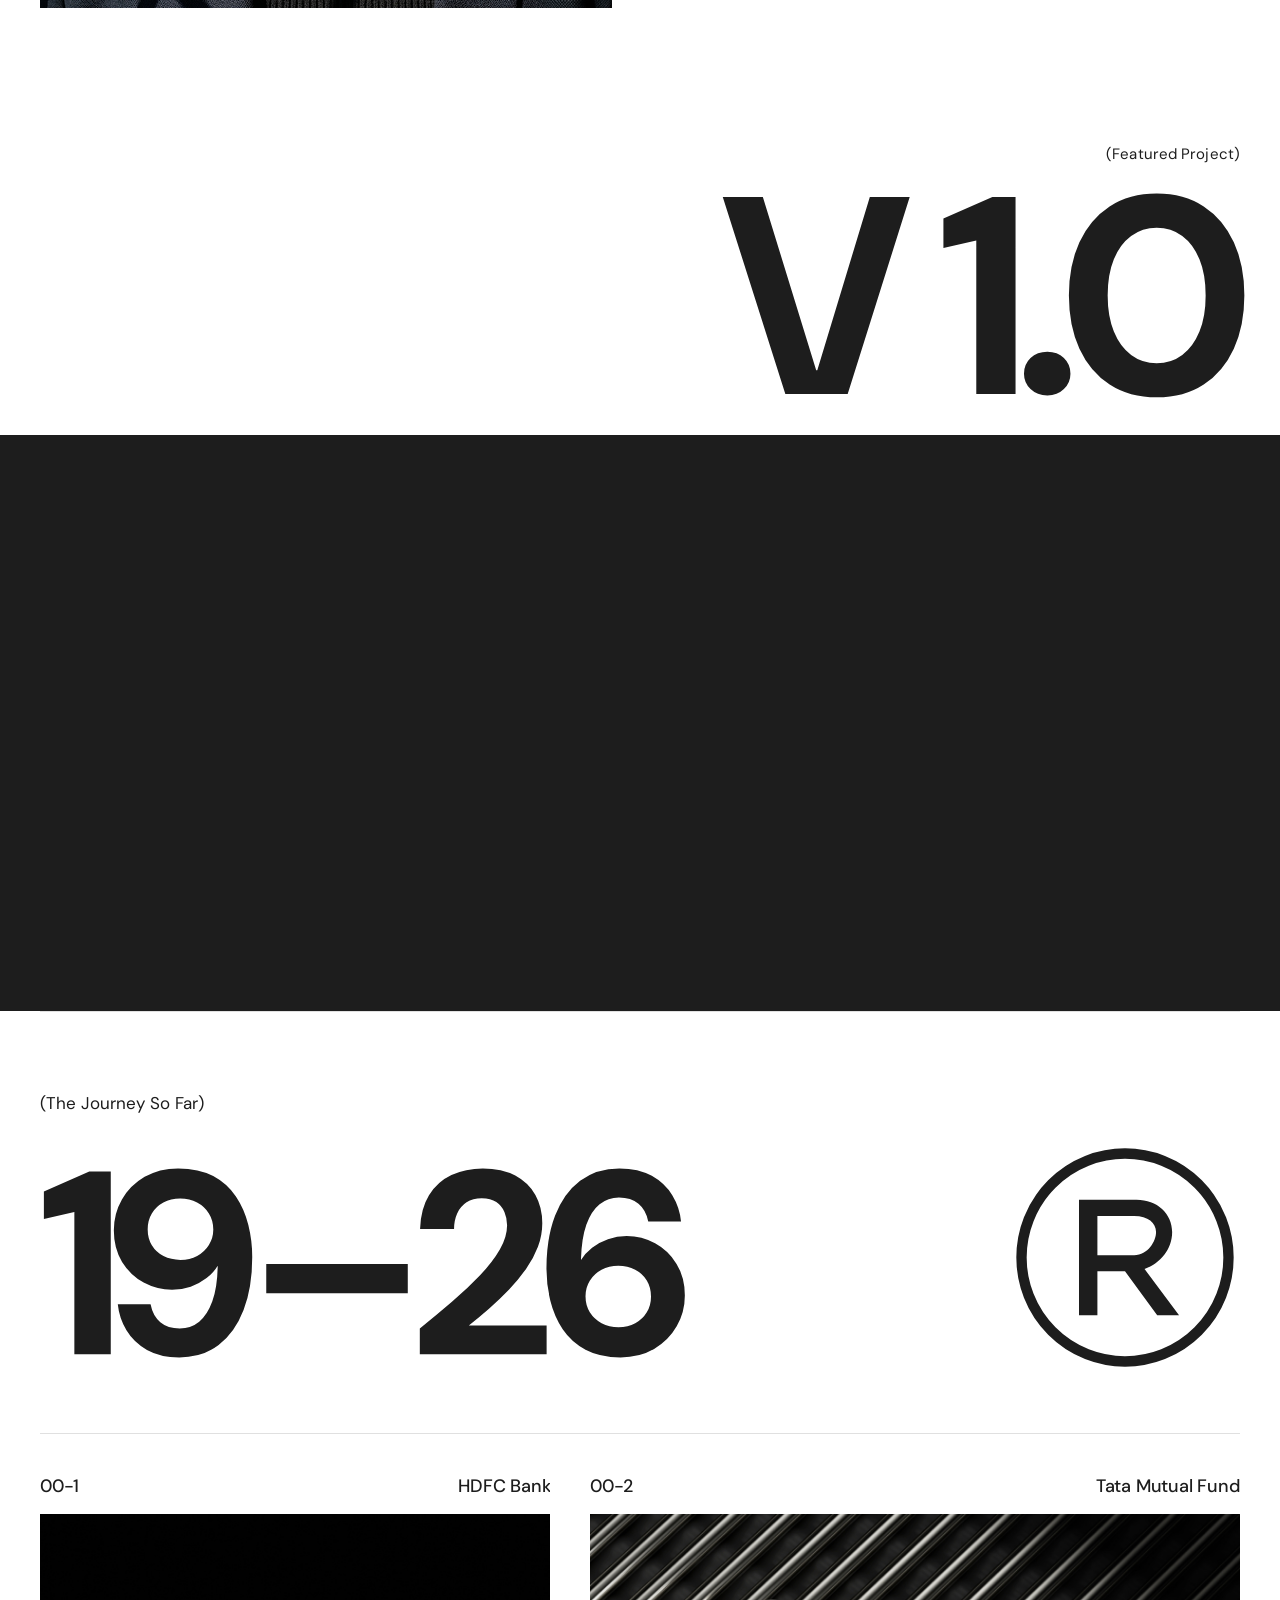
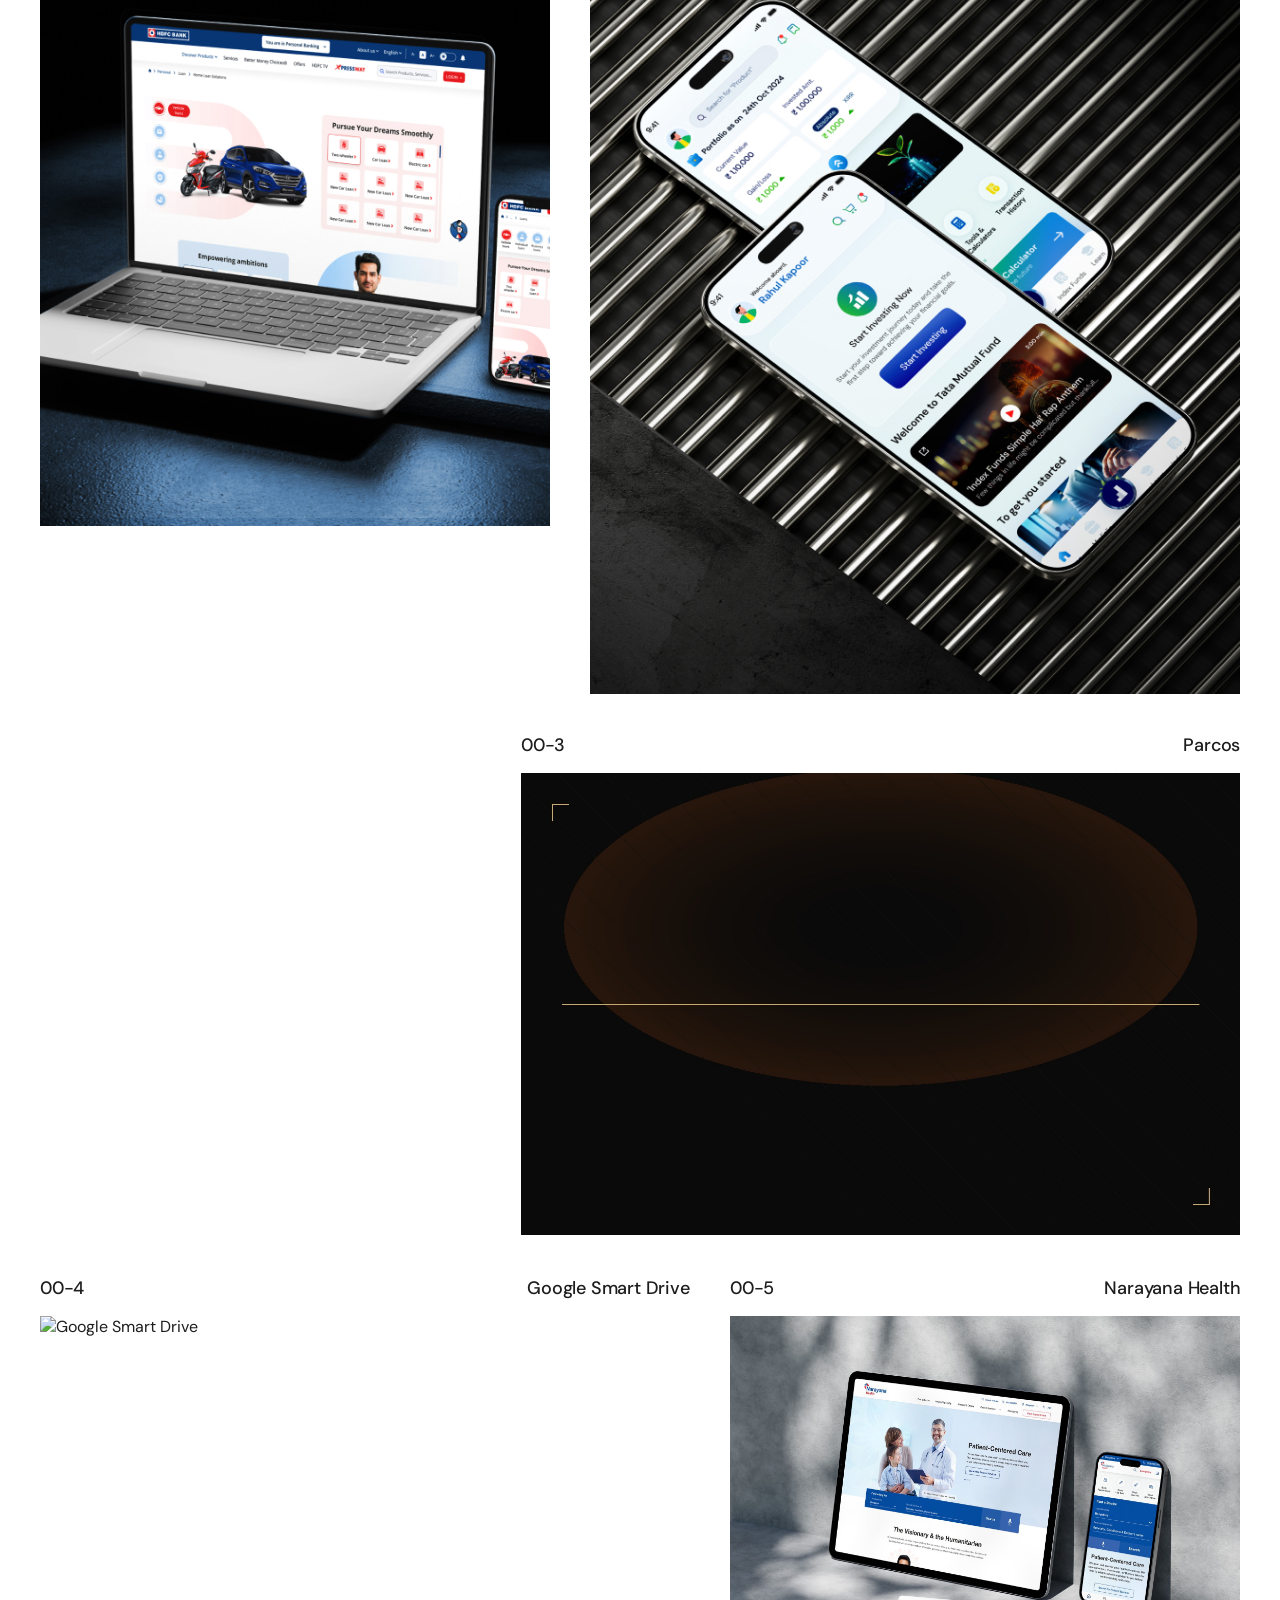
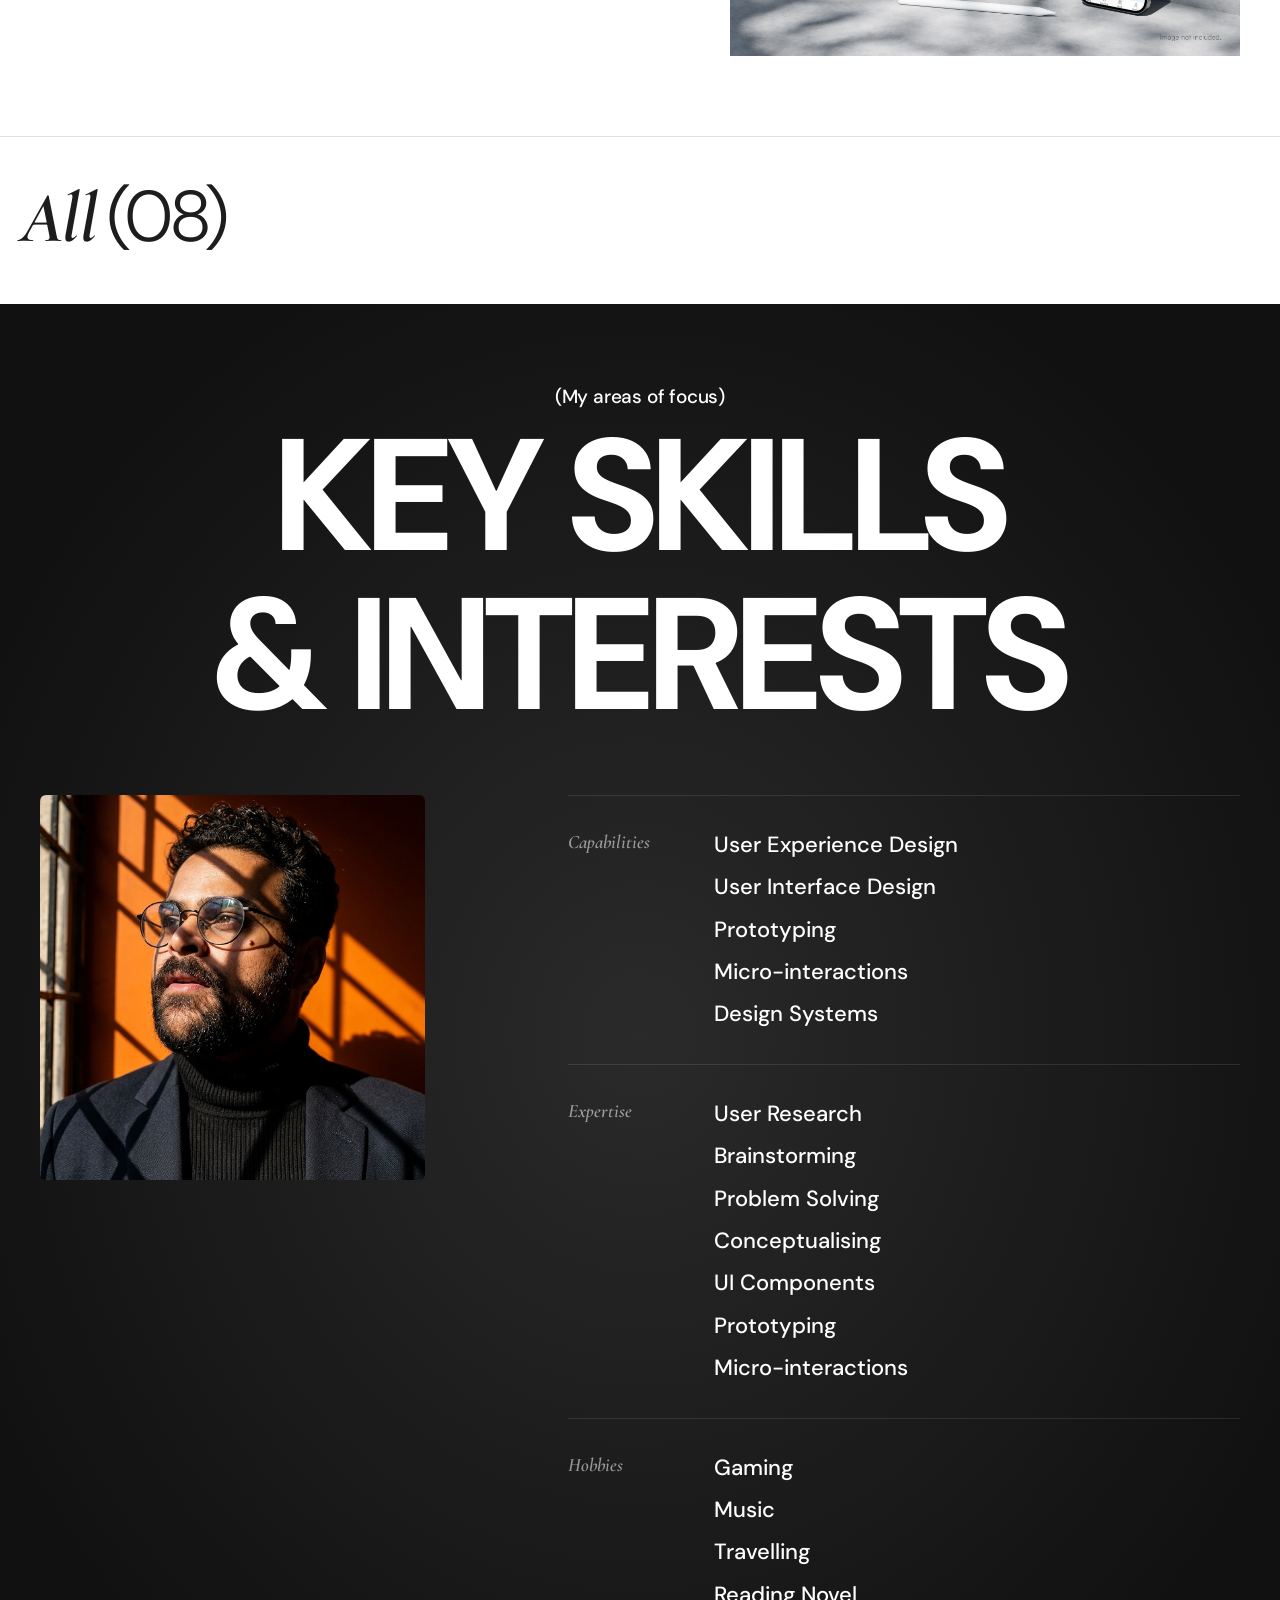
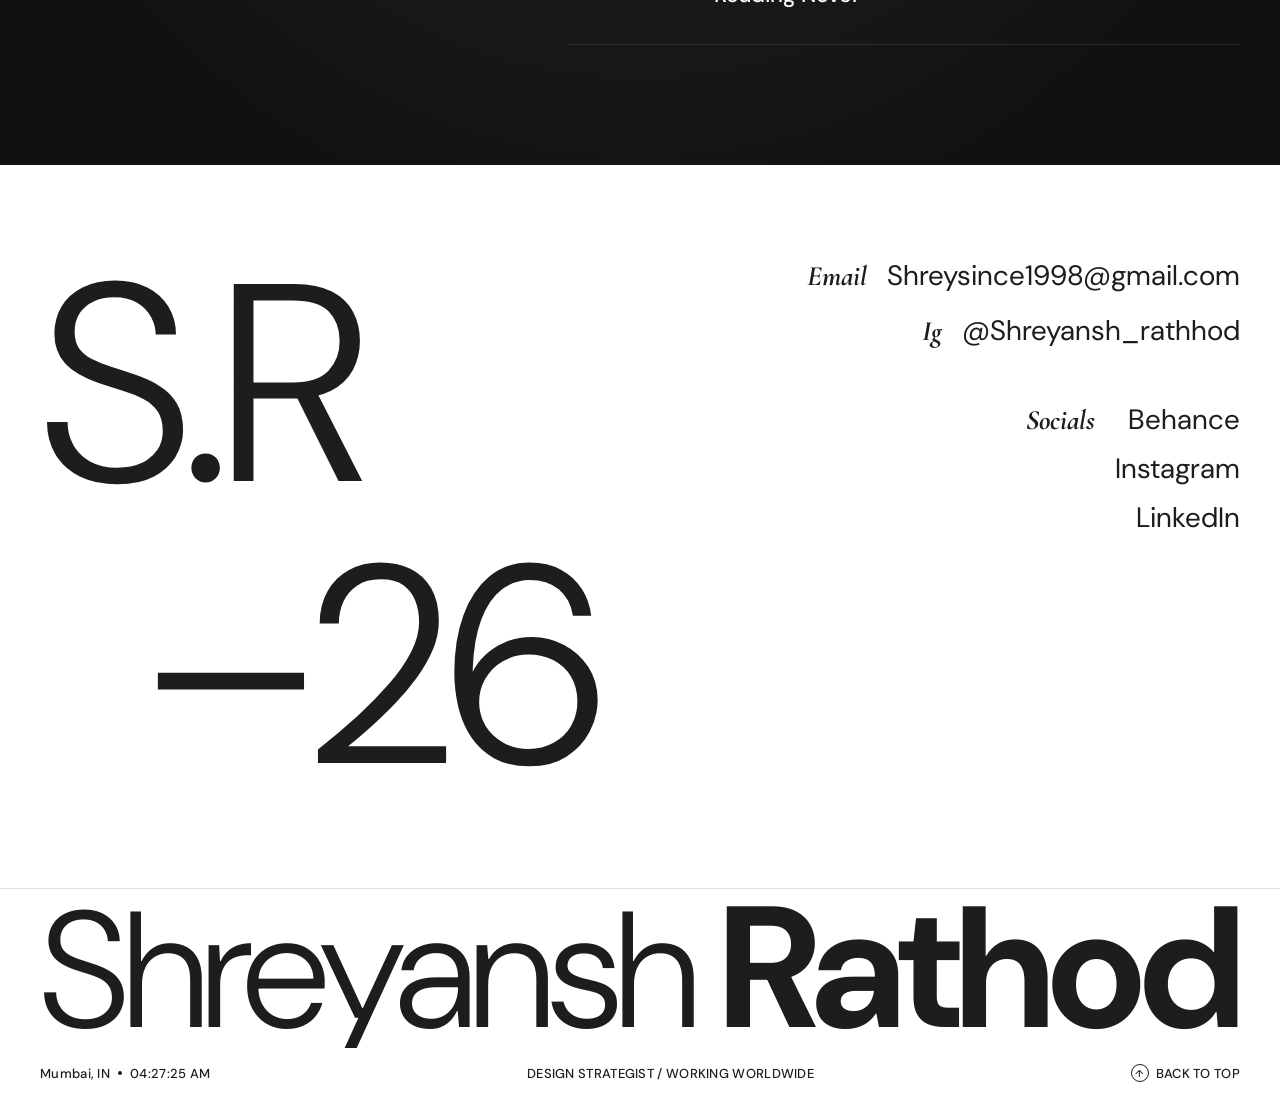
==== commit fb390f7d: "Responsive mobile overhaul — fluid layout + hamburger menu - Separate CSS files per page (index.css," ====
--- a/index.html
+++ b/index.html
@@ -547,12 +547,12 @@
    HERO ART — chaos → clarity, mouse-eraser
    Sits above the name on the first fold.
    On load the line tells its story once
-   (chaos → bridge → spiral → leader).
-   After that the cursor becomes a soft
-   eraser: move it over the art to disturb
-   the line, move away and the line heals
-   back. Lots of tiny <line> segments lets
-   us erase precisely where the cursor is.
+   (chaos → bridge → spiral). After that the
+   cursor becomes a soft eraser: move it over
+   the art to disturb the line, move away and
+   the line heals back. Hundreds of tiny
+   <line> segments lets us erase precisely
+   where the cursor is.
 ============================================= */
 (function heroArt() {
   const hero = document.getElementById('hero');
